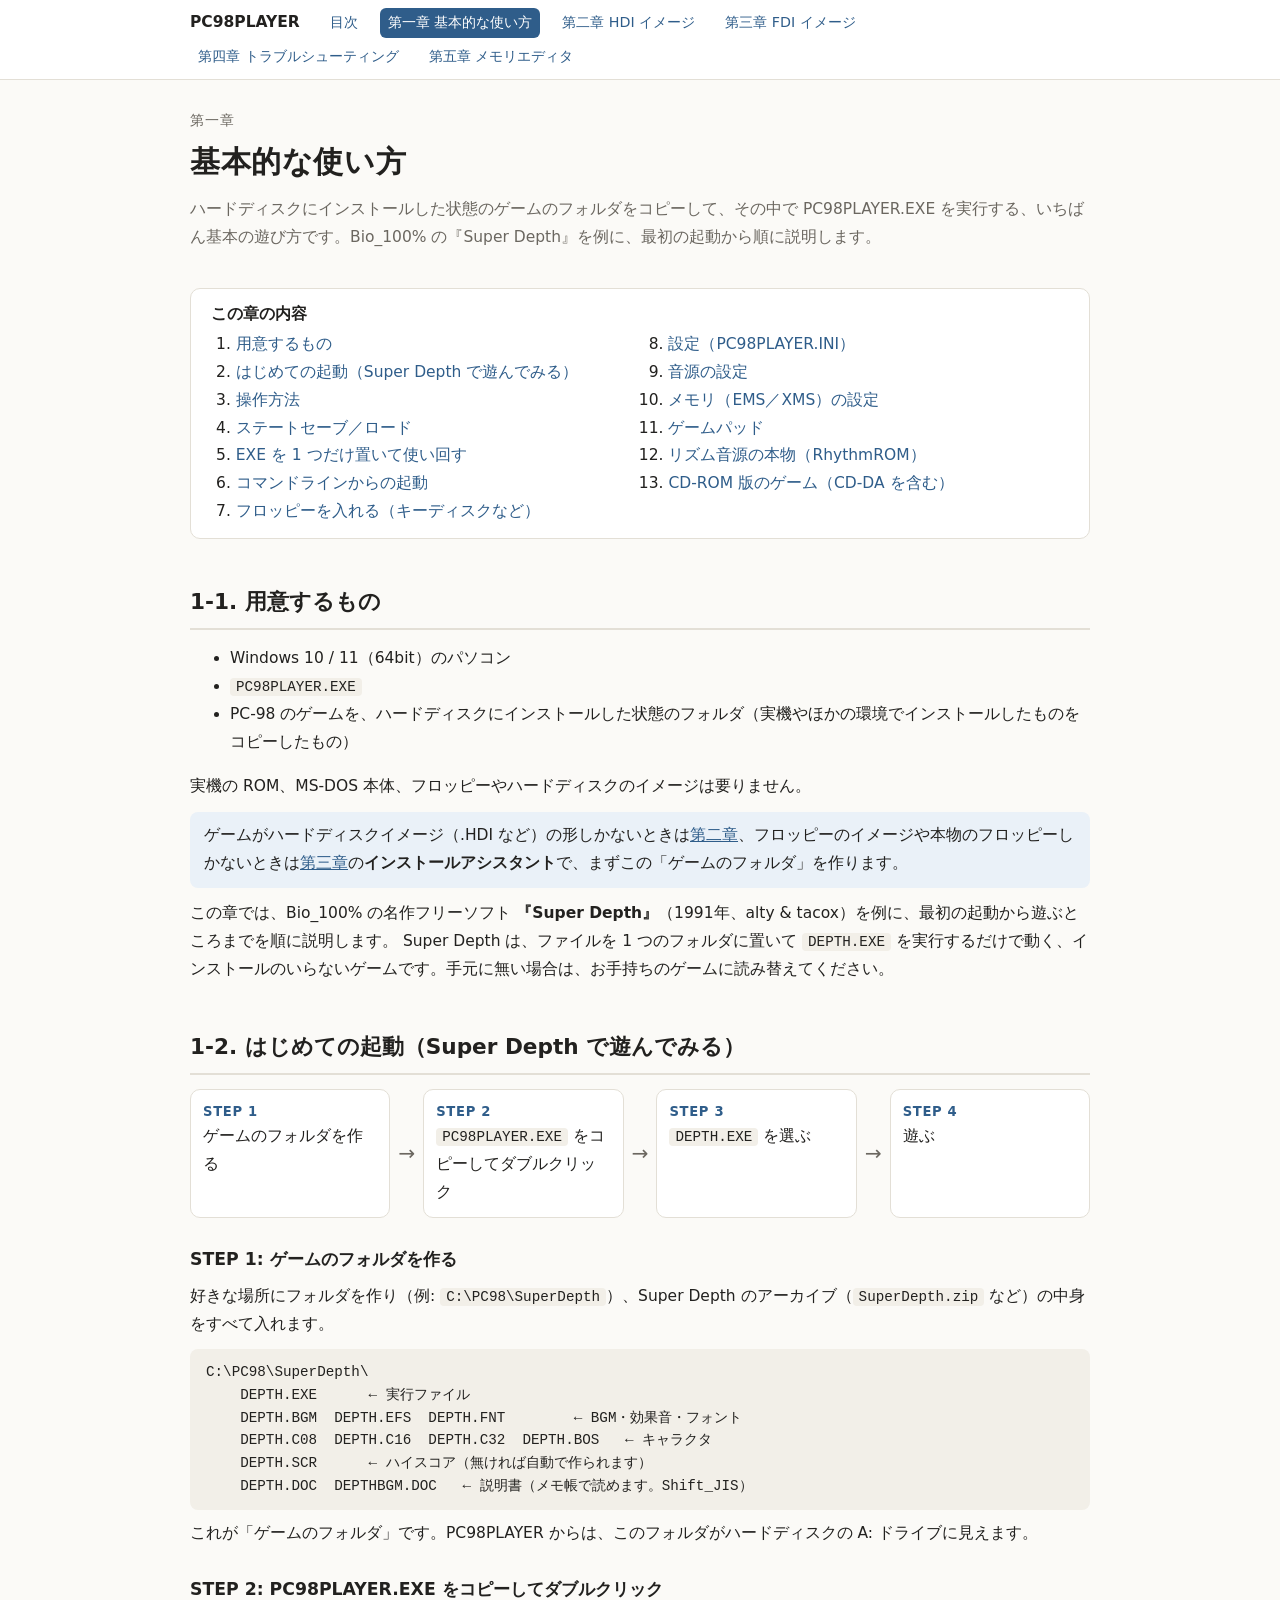
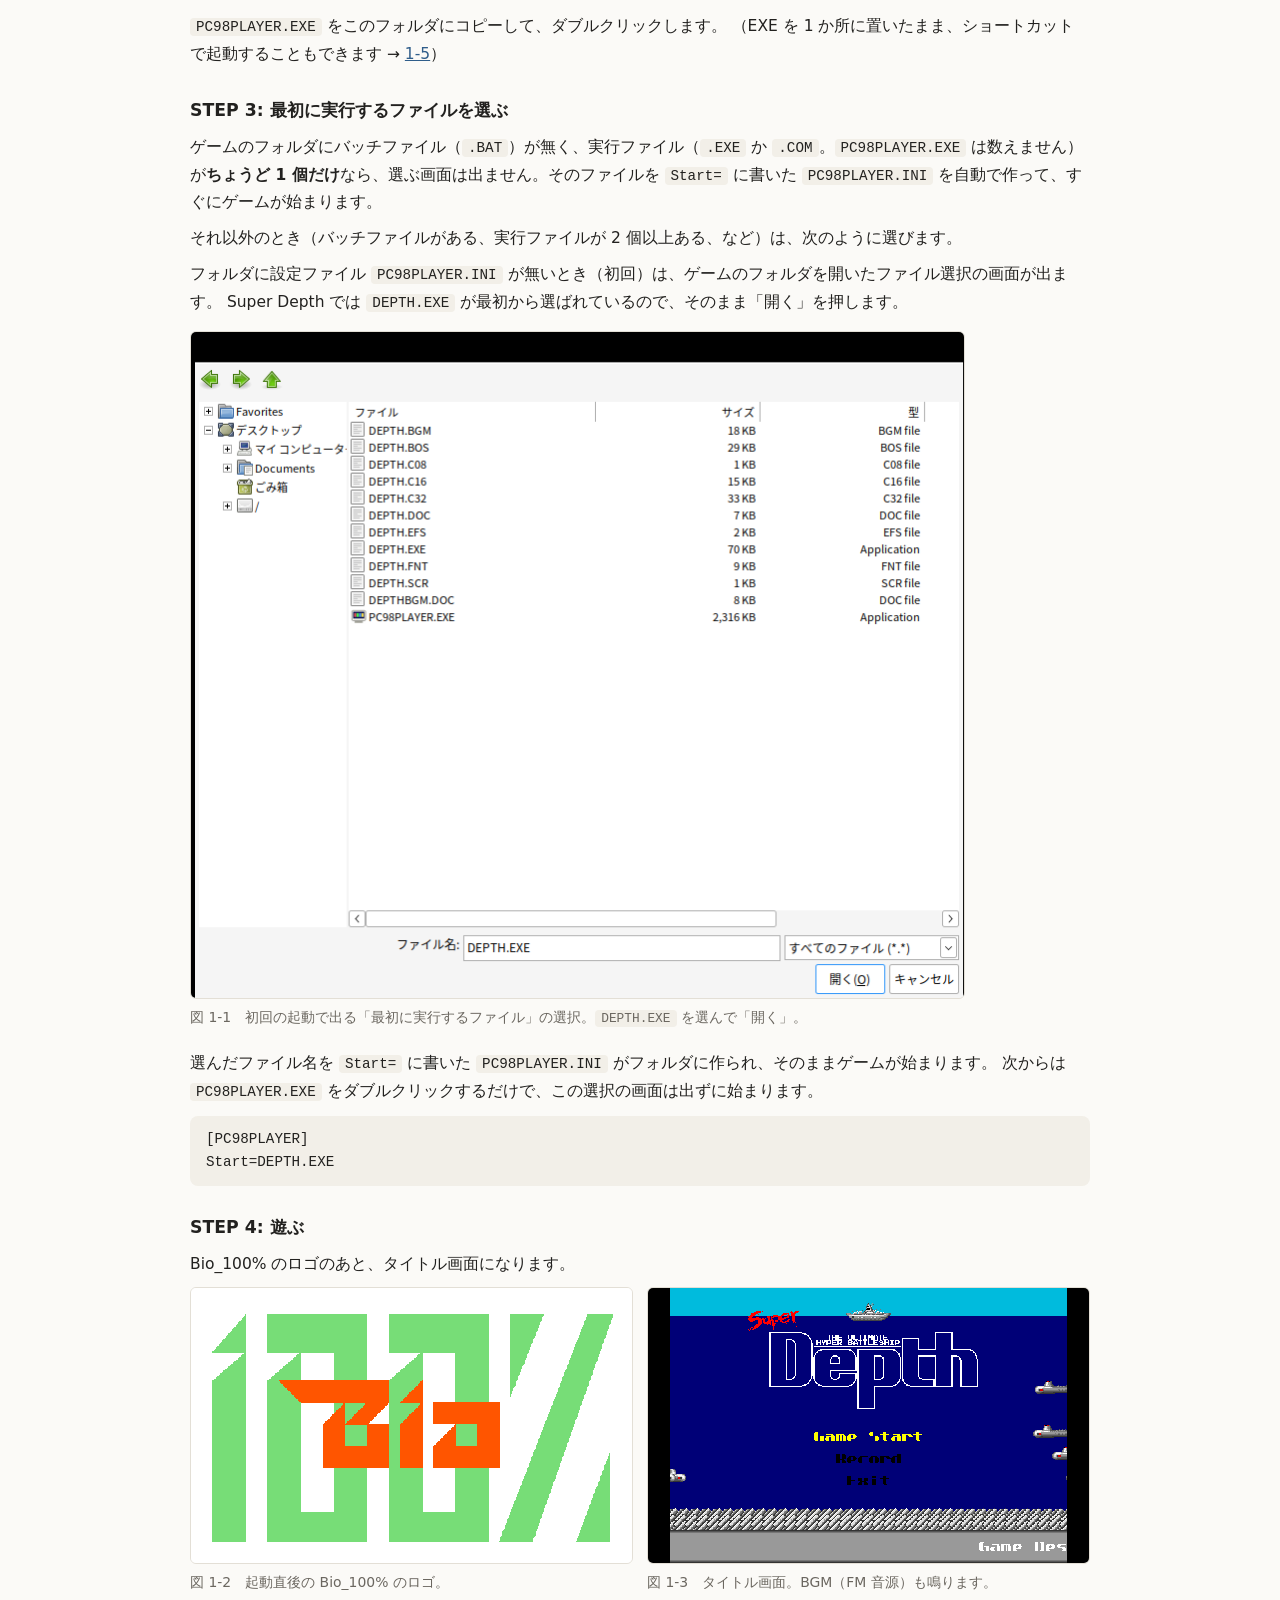
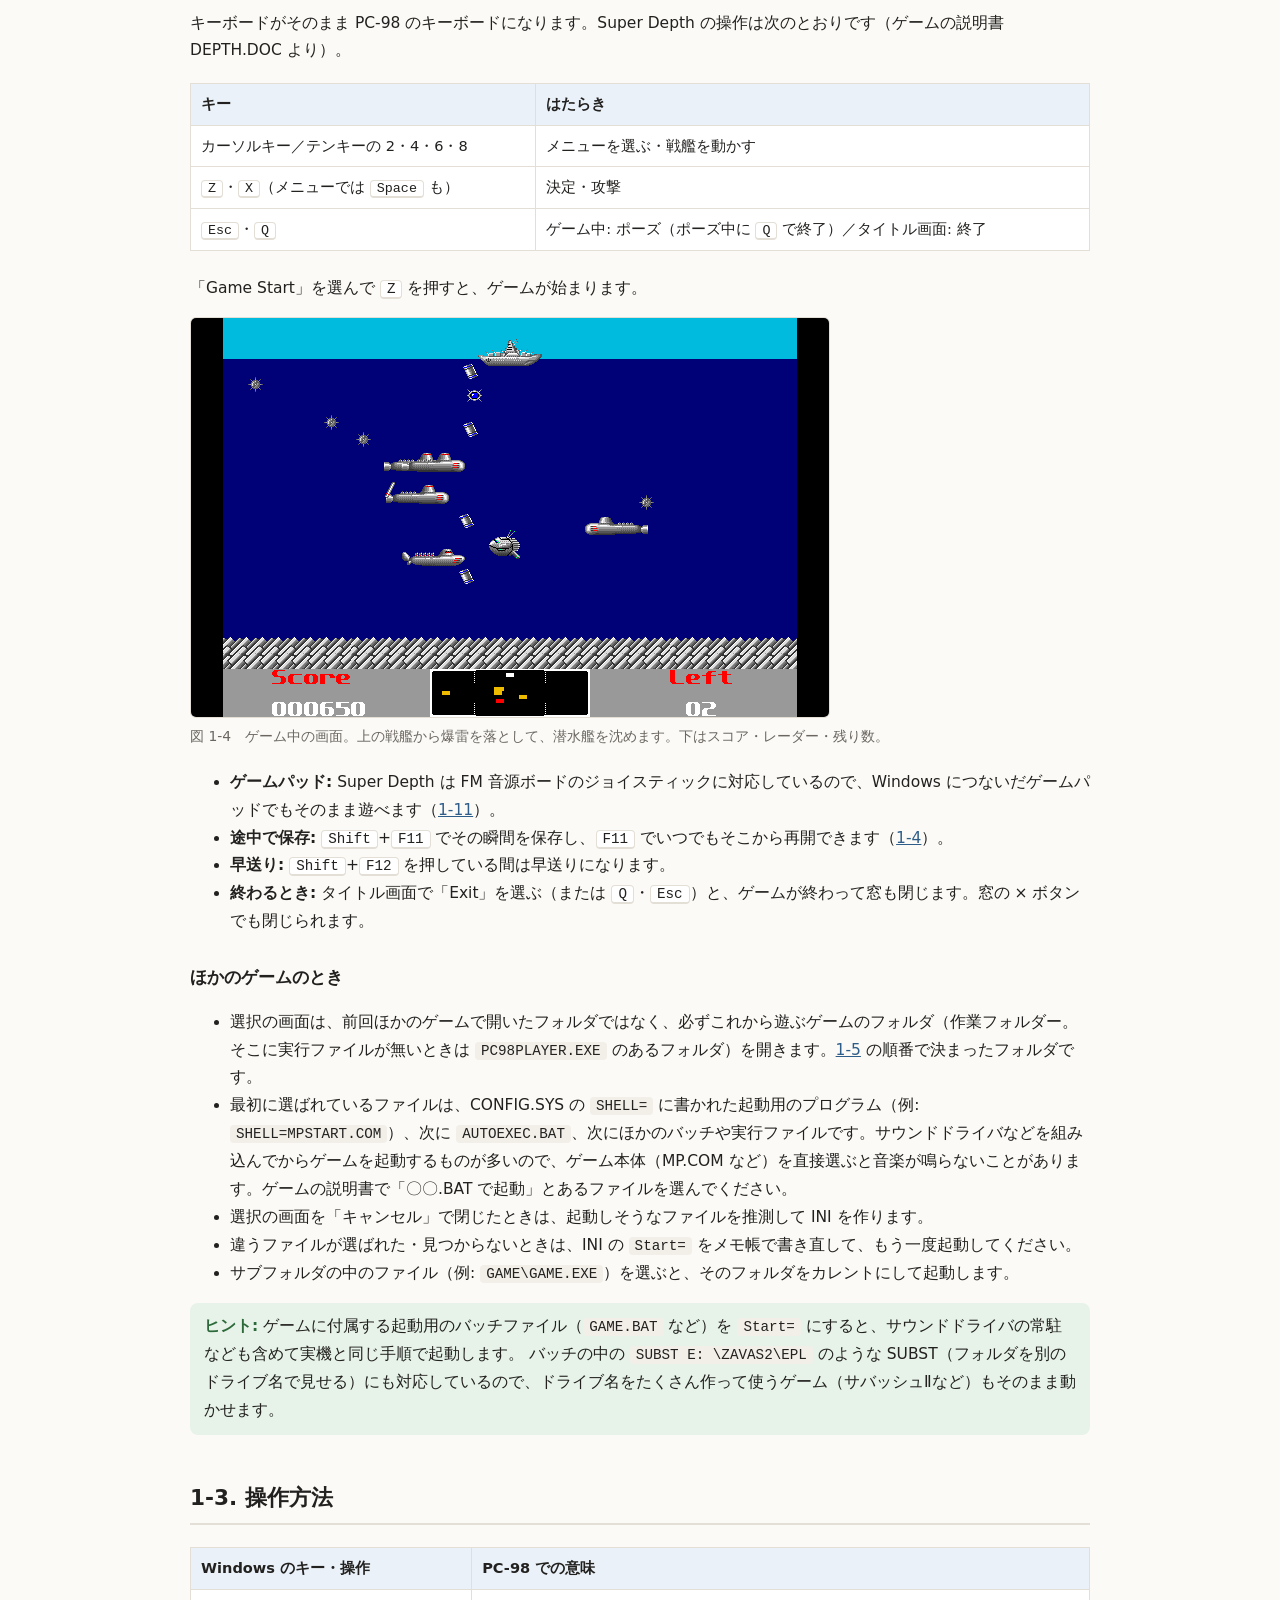
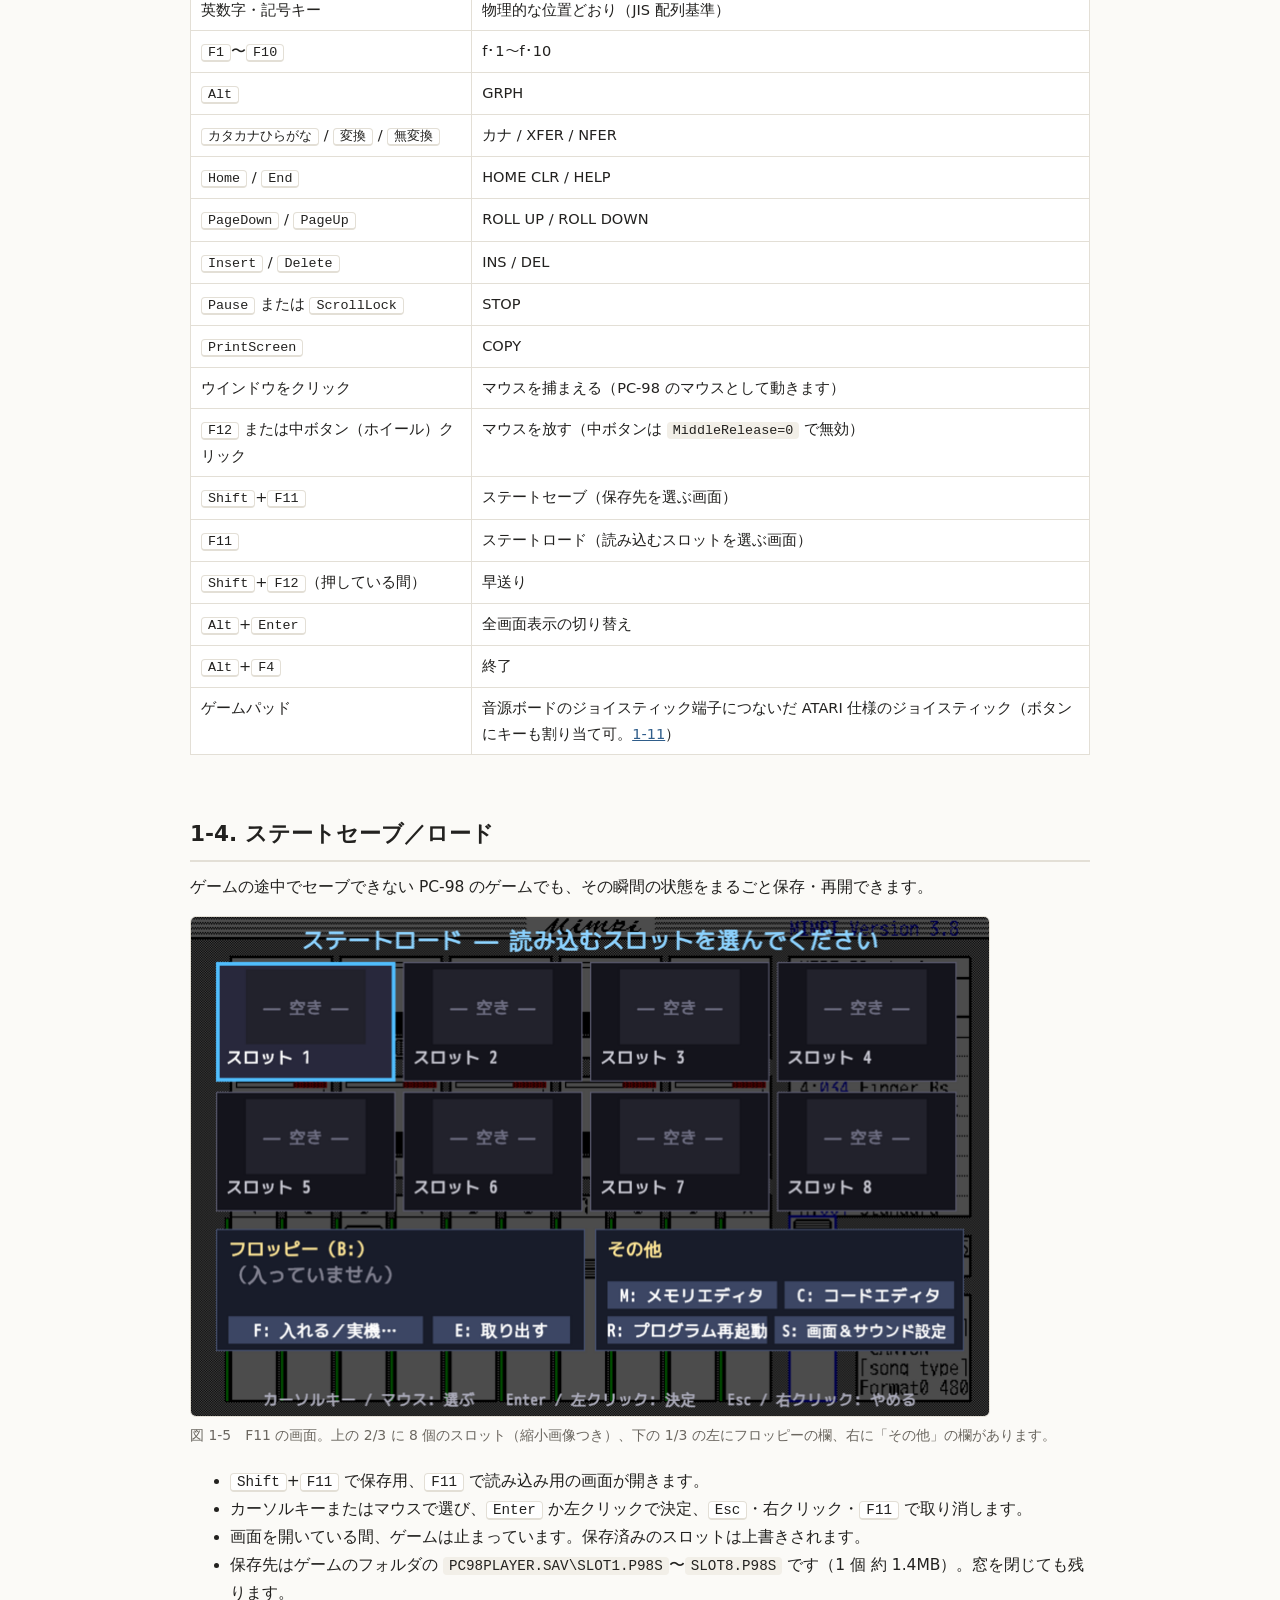
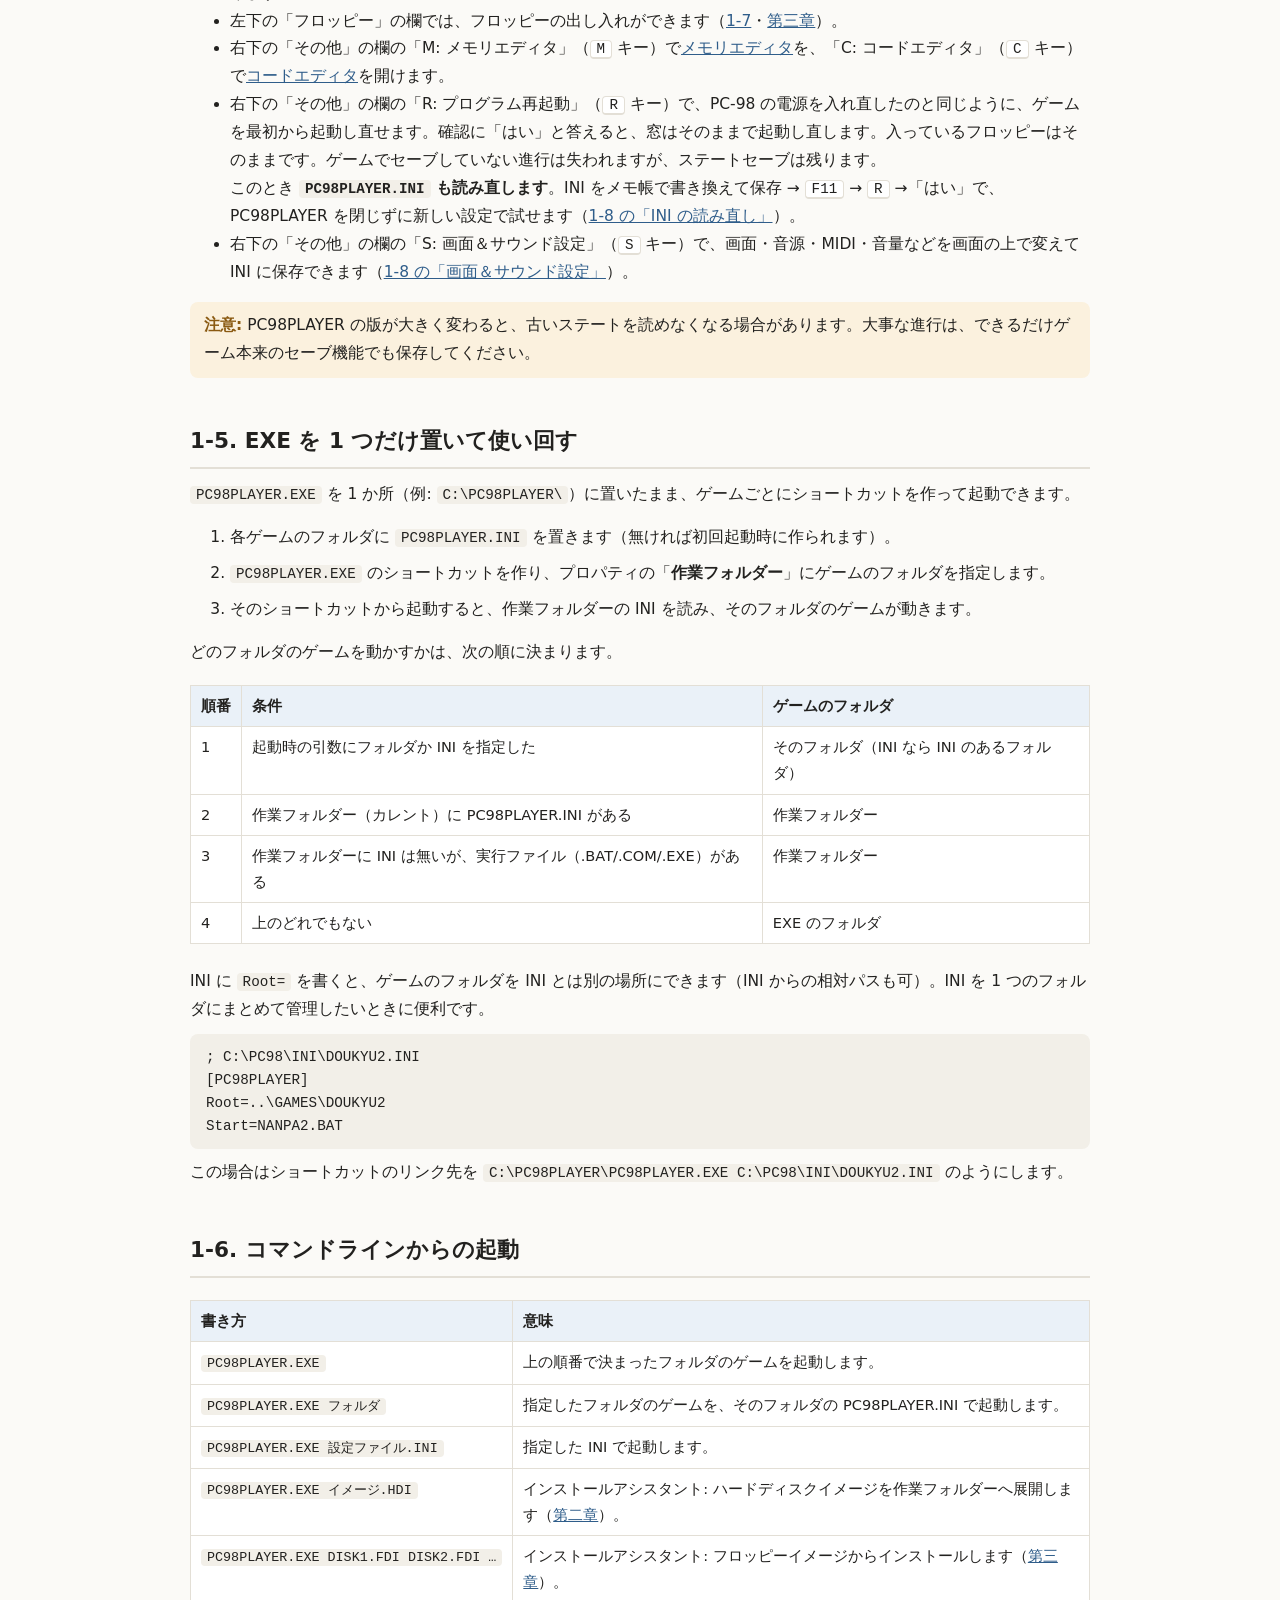
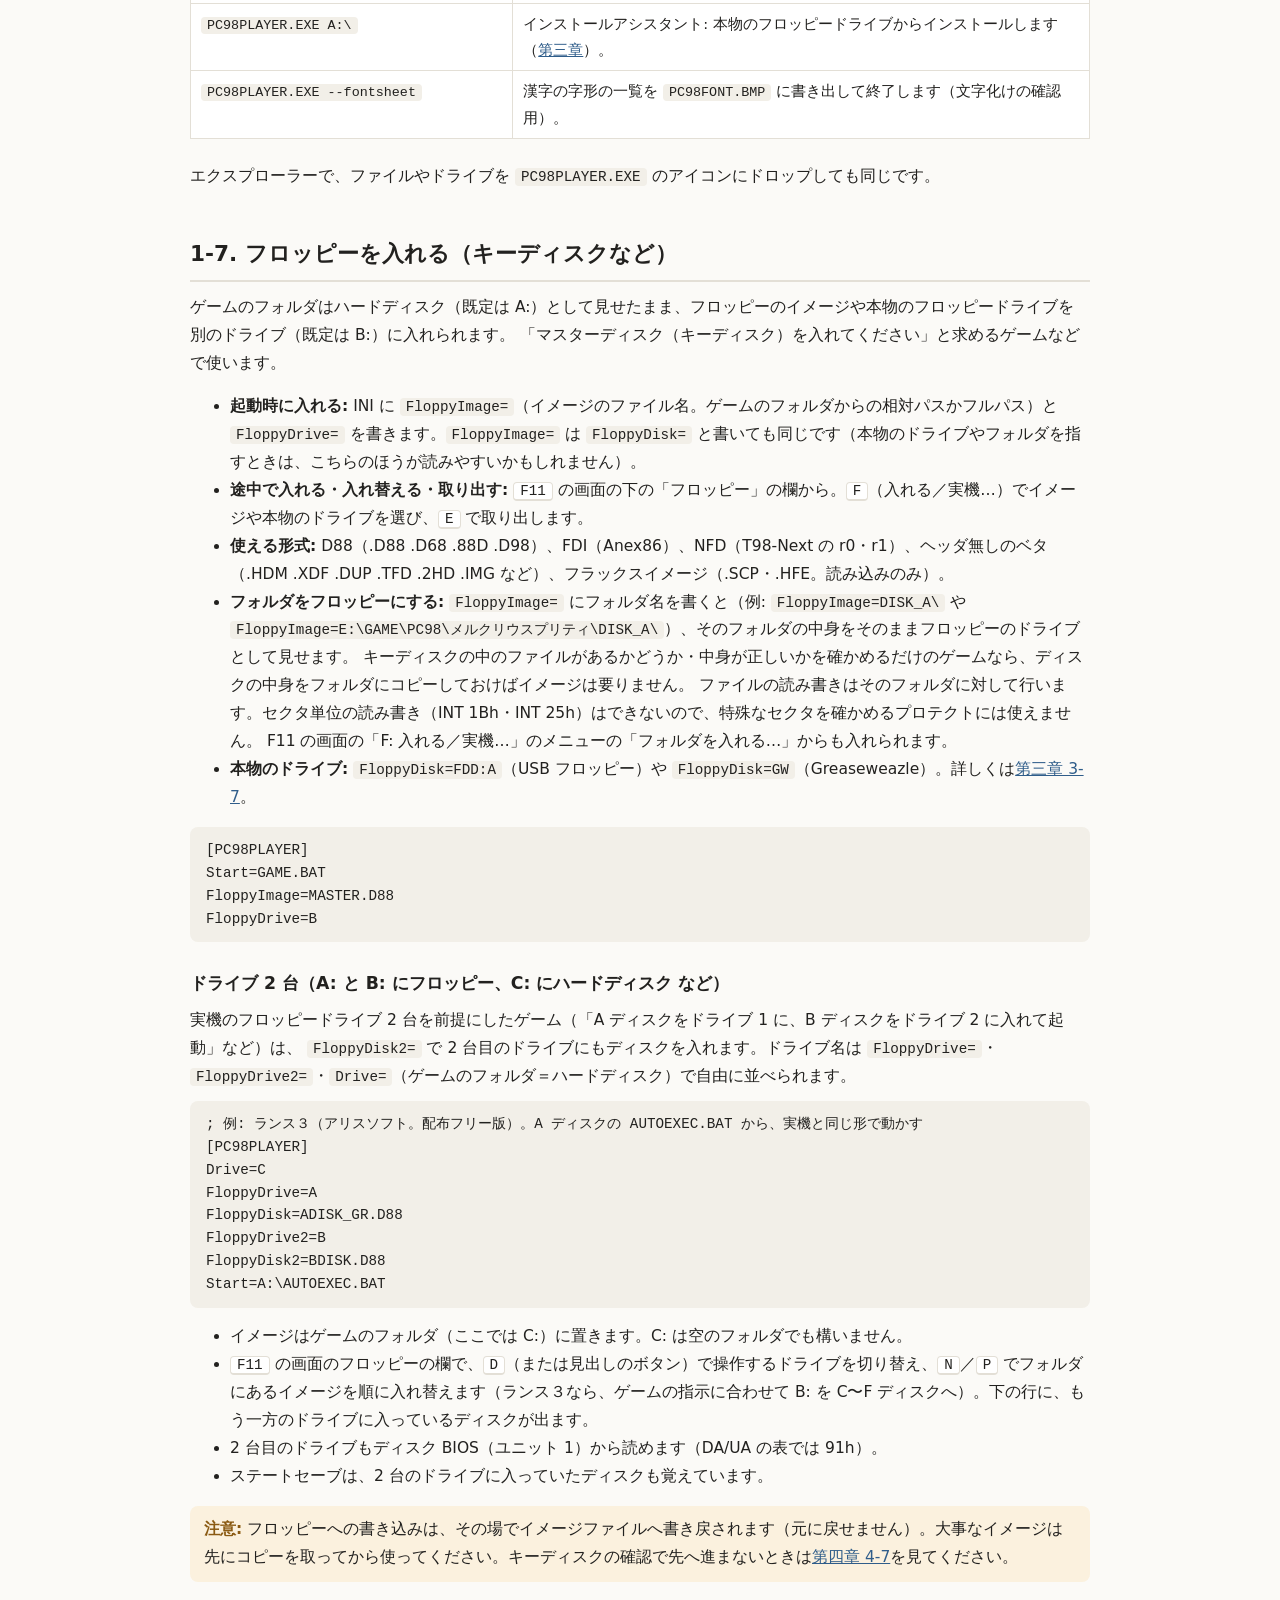
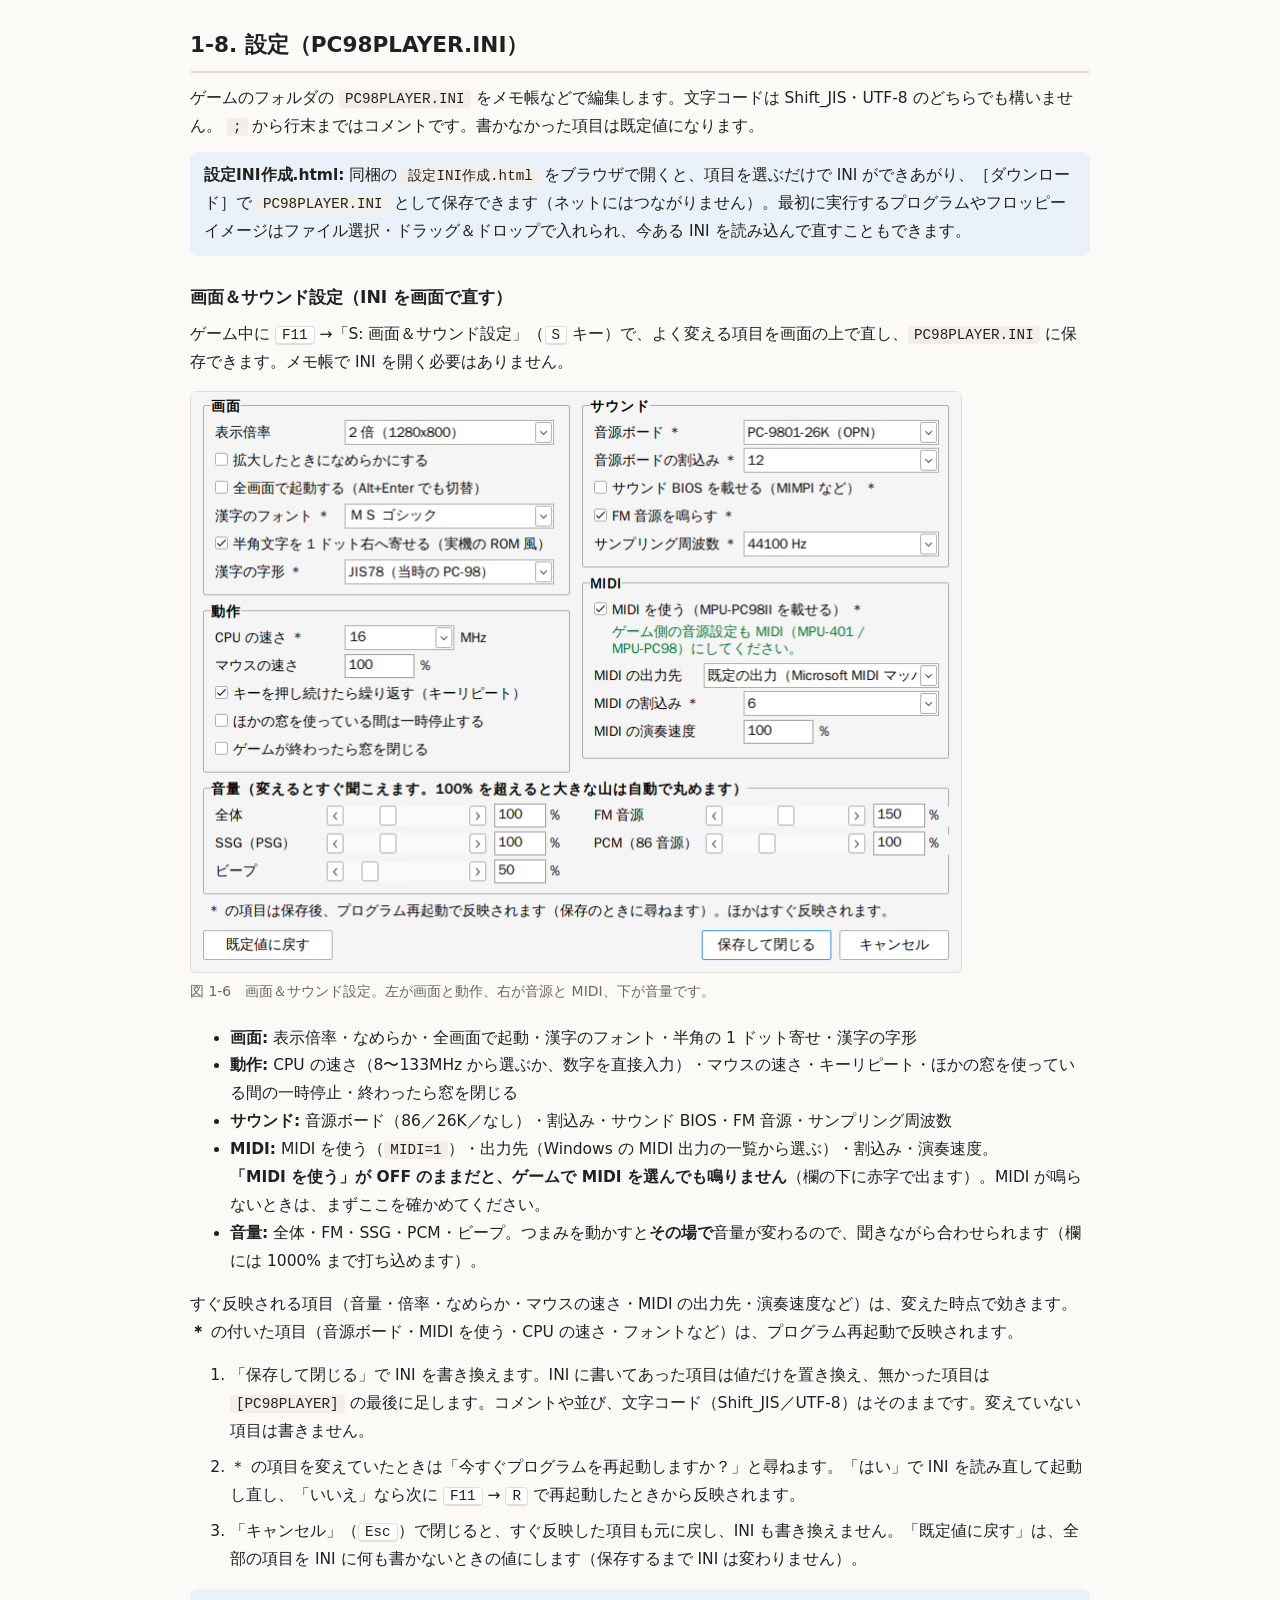
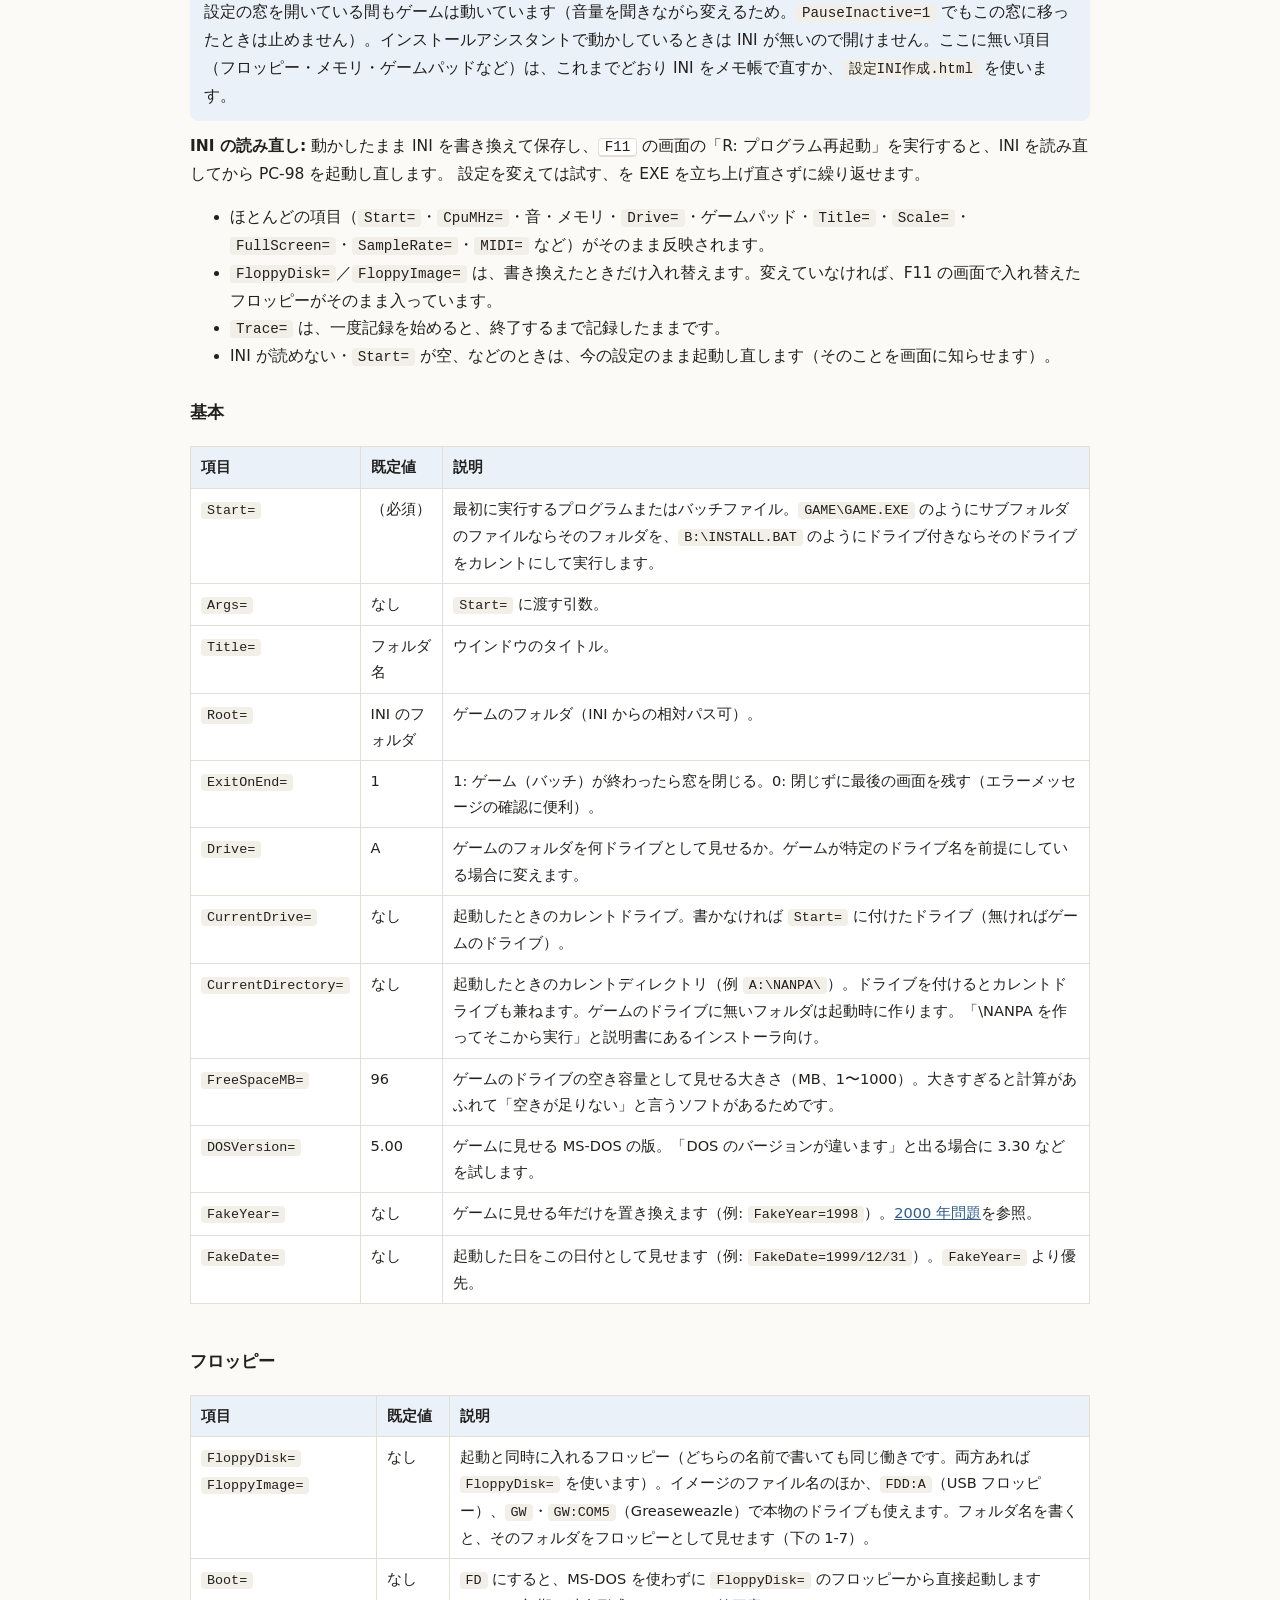
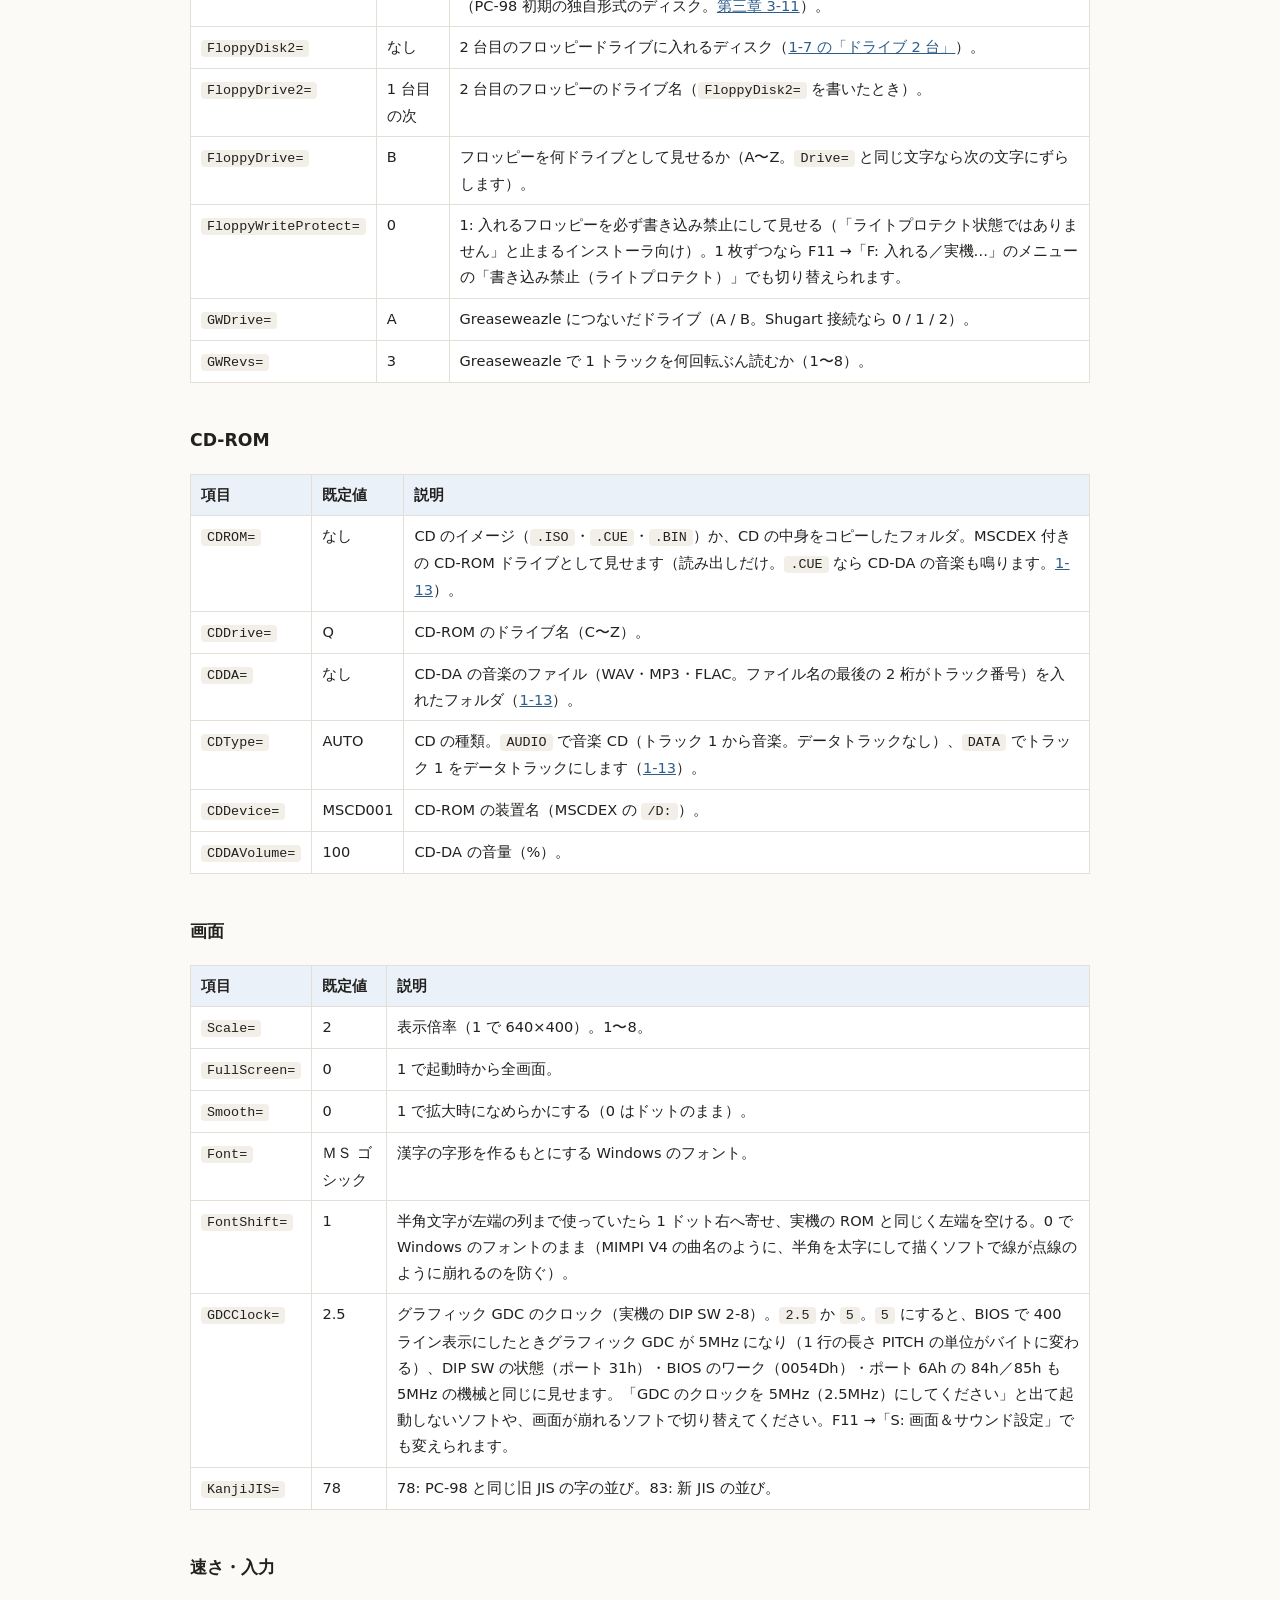
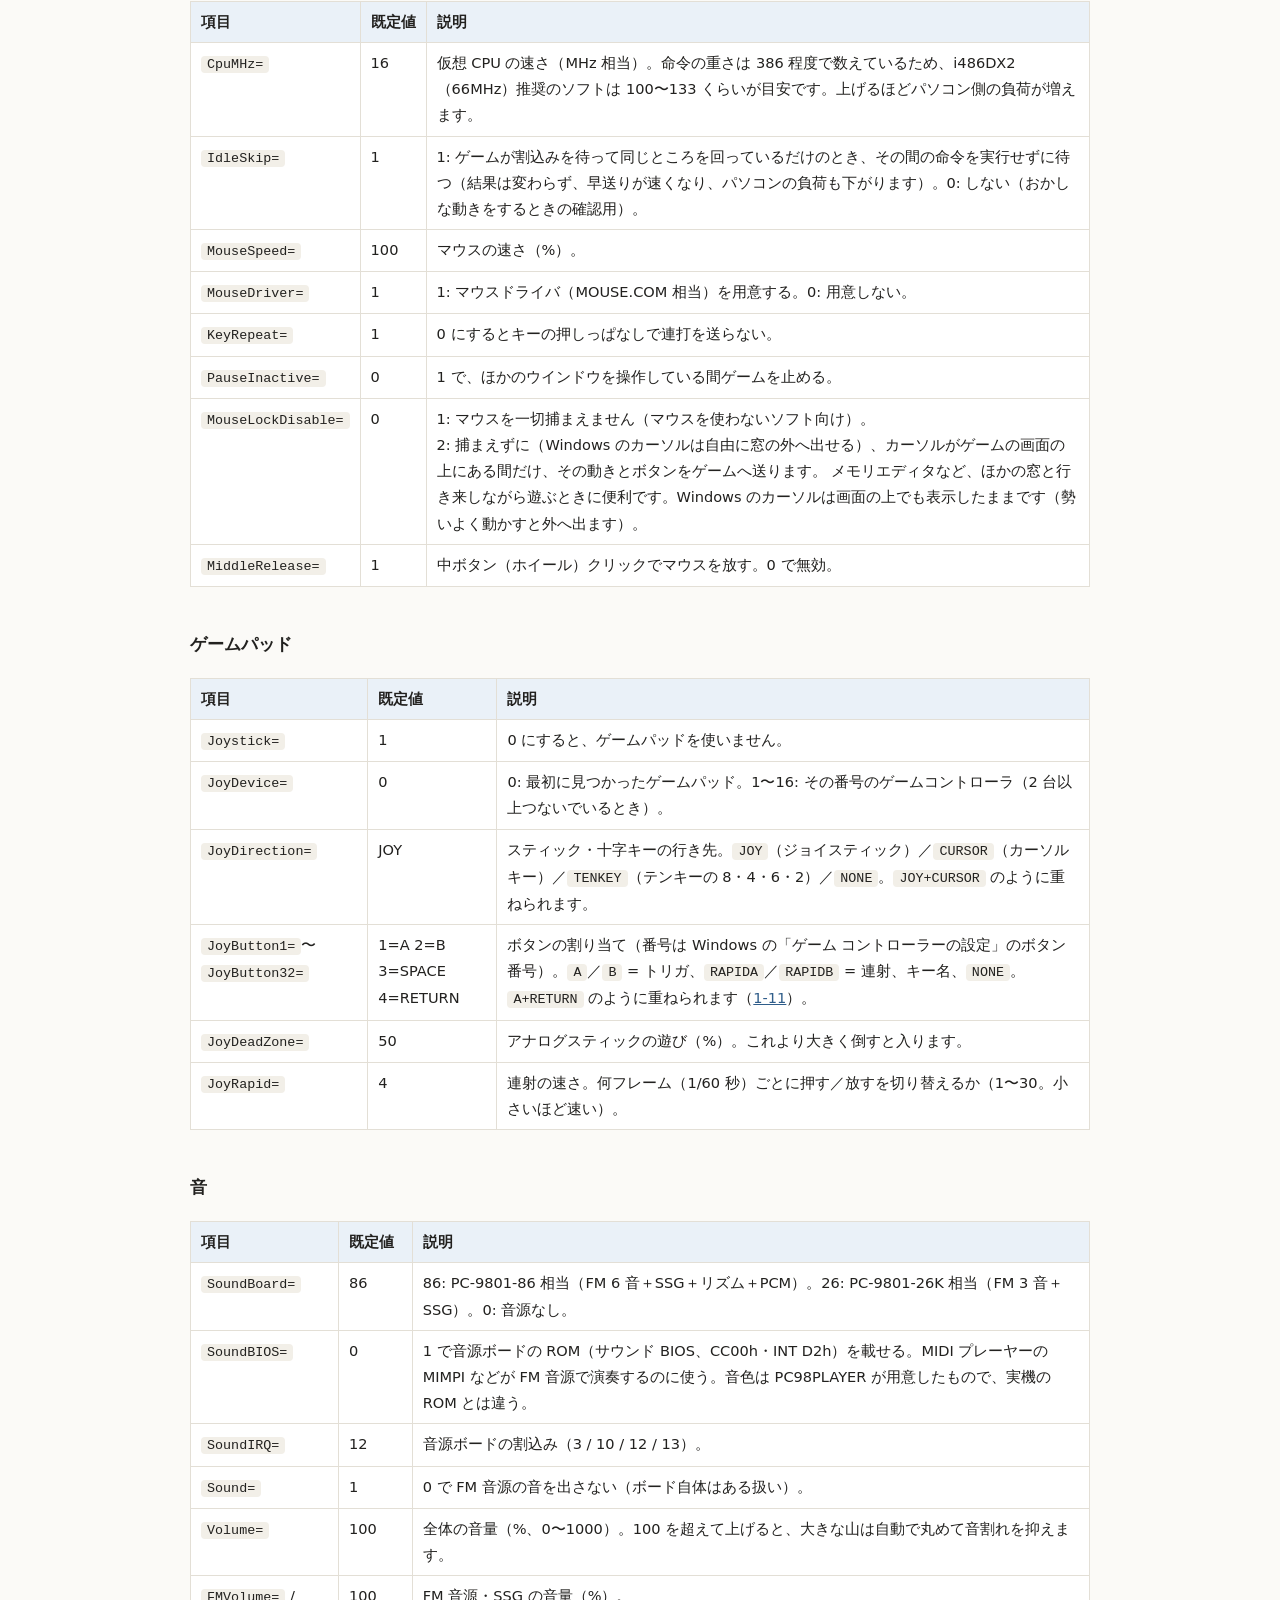
==== manual/ch1.html @ f4c6e4da "Ver.261101" ====
<!DOCTYPE html>
<html lang="ja">
<head>
<meta charset="utf-8">
<meta name="viewport" content="width=device-width, initial-scale=1">
<title>第一章 基本的な使い方 - PC98PLAYER 取扱説明書</title>
<link rel="stylesheet" href="style.css">
</head>
<body>
<div class="topbar"><div class="in">
  <a class="brand" href="index.html">PC98PLAYER</a>
  <a class="ch" href="index.html">目次</a>
  <a class="ch cur" href="ch1.html">第一章 基本的な使い方</a>
  <a class="ch" href="ch2.html">第二章 HDI イメージ</a>
  <a class="ch" href="ch3.html">第三章 FDI イメージ</a>
  <a class="ch" href="ch4.html">第四章 トラブルシューティング</a>
  <a class="ch" href="ch5.html">第五章 メモリエディタ</a>
</div></div>

<div class="wrap">
<header class="page">
  <div class="kicker">第一章</div>
  <h1>基本的な使い方</h1>
  <p class="lead">ハードディスクにインストールした状態のゲームのフォルダをコピーして、その中で PC98PLAYER.EXE を実行する、いちばん基本の遊び方です。Bio_100% の『Super Depth』を例に、最初の起動から順に説明します。</p>
</header>

<nav class="toc">
  <strong>この章の内容</strong>
  <ol>
    <li><a href="#prepare">用意するもの</a></li>
    <li><a href="#first">はじめての起動（Super Depth で遊んでみる）</a></li>
    <li><a href="#keys">操作方法</a></li>
    <li><a href="#state">ステートセーブ／ロード</a></li>
    <li><a href="#shared">EXE を 1 つだけ置いて使い回す</a></li>
    <li><a href="#cmdline">コマンドラインからの起動</a></li>
    <li><a href="#floppy">フロッピーを入れる（キーディスクなど）</a></li>
    <li><a href="#ini">設定（PC98PLAYER.INI）</a></li>
    <li><a href="#sound">音源の設定</a></li>
    <li><a href="#memory">メモリ（EMS／XMS）の設定</a></li>
    <li><a href="#gamepad">ゲームパッド</a></li>
    <li><a href="#rhythm">リズム音源の本物（RhythmROM）</a></li>
    <li><a href="#cdrom">CD-ROM 版のゲーム（CD-DA を含む）</a></li>
  </ol>
</nav>

<h2 id="prepare">1-1. 用意するもの</h2>
<ul>
  <li>Windows 10 / 11（64bit）のパソコン</li>
  <li><code>PC98PLAYER.EXE</code></li>
  <li>PC-98 のゲームを、ハードディスクにインストールした状態のフォルダ（実機やほかの環境でインストールしたものをコピーしたもの）</li>
</ul>
<p>実機の ROM、MS-DOS 本体、フロッピーやハードディスクのイメージは要りません。</p>
<div class="note">ゲームがハードディスクイメージ（.HDI など）の形しかないときは<a href="ch2.html">第二章</a>、フロッピーのイメージや本物のフロッピーしかないときは<a href="ch3.html">第三章</a>の<strong>インストールアシスタント</strong>で、まずこの「ゲームのフォルダ」を作ります。</div>
<p>この章では、Bio_100% の名作フリーソフト <strong>『Super Depth』</strong>（1991年、alty &amp; tacox）を例に、最初の起動から遊ぶところまでを順に説明します。
Super Depth は、ファイルを 1 つのフォルダに置いて <code>DEPTH.EXE</code> を実行するだけで動く、インストールのいらないゲームです。手元に無い場合は、お手持ちのゲームに読み替えてください。</p>

<h2 id="first">1-2. はじめての起動（Super Depth で遊んでみる）</h2>
<div class="flow">
  <div class="step"><b>STEP 1</b>ゲームのフォルダを作る</div>
  <div class="arrow">→</div>
  <div class="step"><b>STEP 2</b><code>PC98PLAYER.EXE</code> をコピーしてダブルクリック</div>
  <div class="arrow">→</div>
  <div class="step"><b>STEP 3</b><code>DEPTH.EXE</code> を選ぶ</div>
  <div class="arrow">→</div>
  <div class="step"><b>STEP 4</b>遊ぶ</div>
</div>

<h3>STEP 1: ゲームのフォルダを作る</h3>
<p>好きな場所にフォルダを作り（例: <code>C:\PC98\SuperDepth</code>）、Super Depth のアーカイブ（<code>SuperDepth.zip</code> など）の中身をすべて入れます。</p>
<pre>C:\PC98\SuperDepth\
    DEPTH.EXE      ← 実行ファイル
    DEPTH.BGM  DEPTH.EFS  DEPTH.FNT        ← BGM・効果音・フォント
    DEPTH.C08  DEPTH.C16  DEPTH.C32  DEPTH.BOS   ← キャラクタ
    DEPTH.SCR      ← ハイスコア（無ければ自動で作られます）
    DEPTH.DOC  DEPTHBGM.DOC   ← 説明書（メモ帳で読めます。Shift_JIS）</pre>
<p>これが「ゲームのフォルダ」です。PC98PLAYER からは、このフォルダがハードディスクの A: ドライブに見えます。</p>

<h3>STEP 2: PC98PLAYER.EXE をコピーしてダブルクリック</h3>
<p><code>PC98PLAYER.EXE</code> をこのフォルダにコピーして、ダブルクリックします。
（EXE を 1 か所に置いたまま、ショートカットで起動することもできます → <a href="#shared">1-5</a>）</p>

<h3>STEP 3: 最初に実行するファイルを選ぶ</h3>
<p>ゲームのフォルダにバッチファイル（<code>.BAT</code>）が無く、実行ファイル（<code>.EXE</code> か <code>.COM</code>。<code>PC98PLAYER.EXE</code> は数えません）が<strong>ちょうど 1 個だけ</strong>なら、選ぶ画面は出ません。そのファイルを <code>Start=</code> に書いた <code>PC98PLAYER.INI</code> を自動で作って、すぐにゲームが始まります。</p>
<p>それ以外のとき（バッチファイルがある、実行ファイルが 2 個以上ある、など）は、次のように選びます。</p>
<p>フォルダに設定ファイル <code>PC98PLAYER.INI</code> が無いとき（初回）は、ゲームのフォルダを開いたファイル選択の画面が出ます。
Super Depth では <code>DEPTH.EXE</code> が最初から選ばれているので、そのまま「開く」を押します。</p>
<figure>
  <img src="images/ch1_sd_select.png" alt="最初に実行するファイルを選ぶ画面" width="775" height="668">
  <figcaption>図 1-1　初回の起動で出る「最初に実行するファイル」の選択。<code>DEPTH.EXE</code> を選んで「開く」。</figcaption>
</figure>
<p>選んだファイル名を <code>Start=</code> に書いた <code>PC98PLAYER.INI</code> がフォルダに作られ、そのままゲームが始まります。
次からは <code>PC98PLAYER.EXE</code> をダブルクリックするだけで、この選択の画面は出ずに始まります。</p>
<pre>[PC98PLAYER]
Start=DEPTH.EXE</pre>

<h3>STEP 4: 遊ぶ</h3>
<p>Bio_100% のロゴのあと、タイトル画面になります。</p>
<div class="figrow">
<figure>
  <img class="pixel" src="images/ch1_sd_logo.png" alt="Bio_100% のロゴ" width="640" height="400">
  <figcaption>図 1-2　起動直後の Bio_100% のロゴ。</figcaption>
</figure>
<figure>
  <img class="pixel" src="images/ch1_sd_title.png" alt="Super Depth のタイトル画面" width="640" height="400">
  <figcaption>図 1-3　タイトル画面。BGM（FM 音源）も鳴ります。</figcaption>
</figure>
</div>
<p>キーボードがそのまま PC-98 のキーボードになります。Super Depth の操作は次のとおりです（ゲームの説明書 DEPTH.DOC より）。</p>
<div class="tablewrap">
<table>
  <tr><th>キー</th><th>はたらき</th></tr>
  <tr><td>カーソルキー／テンキーの 2・4・6・8</td><td>メニューを選ぶ・戦艦を動かす</td></tr>
  <tr><td><kbd>Z</kbd>・<kbd>X</kbd>（メニューでは <kbd>Space</kbd> も）</td><td>決定・攻撃</td></tr>
  <tr><td><kbd>Esc</kbd>・<kbd>Q</kbd></td><td>ゲーム中: ポーズ（ポーズ中に <kbd>Q</kbd> で終了）／タイトル画面: 終了</td></tr>
</table>
</div>
<p>「Game Start」を選んで <kbd>Z</kbd> を押すと、ゲームが始まります。</p>
<figure>
  <img class="pixel" src="images/ch1_sd_play.png" alt="Super Depth のゲーム画面" width="640" height="400">
  <figcaption>図 1-4　ゲーム中の画面。上の戦艦から爆雷を落として、潜水艦を沈めます。下はスコア・レーダー・残り数。</figcaption>
</figure>
<ul>
  <li><strong>ゲームパッド:</strong> Super Depth は FM 音源ボードのジョイスティックに対応しているので、Windows につないだゲームパッドでもそのまま遊べます（<a href="#gamepad">1-11</a>）。</li>
  <li><strong>途中で保存:</strong> <kbd>Shift</kbd>+<kbd>F11</kbd> でその瞬間を保存し、<kbd>F11</kbd> でいつでもそこから再開できます（<a href="#state">1-4</a>）。</li>
  <li><strong>早送り:</strong> <kbd>Shift</kbd>+<kbd>F12</kbd> を押している間は早送りになります。</li>
  <li><strong>終わるとき:</strong> タイトル画面で「Exit」を選ぶ（または <kbd>Q</kbd>・<kbd>Esc</kbd>）と、ゲームが終わって窓も閉じます。窓の × ボタンでも閉じられます。</li>
</ul>

<h3>ほかのゲームのとき</h3>
<ul>
  <li>選択の画面は、前回ほかのゲームで開いたフォルダではなく、必ずこれから遊ぶゲームのフォルダ（作業フォルダー。そこに実行ファイルが無いときは <code>PC98PLAYER.EXE</code> のあるフォルダ）を開きます。<a href="#shared">1-5</a> の順番で決まったフォルダです。</li>
  <li>最初に選ばれているファイルは、CONFIG.SYS の <code>SHELL=</code> に書かれた起動用のプログラム（例: <code>SHELL=MPSTART.COM</code>）、次に <code>AUTOEXEC.BAT</code>、次にほかのバッチや実行ファイルです。サウンドドライバなどを組み込んでからゲームを起動するものが多いので、ゲーム本体（MP.COM など）を直接選ぶと音楽が鳴らないことがあります。ゲームの説明書で「〇〇.BAT で起動」とあるファイルを選んでください。</li>
  <li>選択の画面を「キャンセル」で閉じたときは、起動しそうなファイルを推測して INI を作ります。</li>
  <li>違うファイルが選ばれた・見つからないときは、INI の <code>Start=</code> をメモ帳で書き直して、もう一度起動してください。</li>
  <li>サブフォルダの中のファイル（例: <code>GAME\GAME.EXE</code>）を選ぶと、そのフォルダをカレントにして起動します。</li>
</ul>
<div class="tip"><strong>ヒント:</strong> ゲームに付属する起動用のバッチファイル（<code>GAME.BAT</code> など）を <code>Start=</code> にすると、サウンドドライバの常駐なども含めて実機と同じ手順で起動します。
バッチの中の <code>SUBST E: \ZAVAS2\EPL</code> のような SUBST（フォルダを別のドライブ名で見せる）にも対応しているので、ドライブ名をたくさん作って使うゲーム（サバッシュⅡなど）もそのまま動かせます。</div>

<h2 id="keys">1-3. 操作方法</h2>
<div class="tablewrap">
<table>
  <tr><th>Windows のキー・操作</th><th>PC-98 での意味</th></tr>
  <tr><td>英数字・記号キー</td><td>物理的な位置どおり（JIS 配列基準）</td></tr>
  <tr><td><kbd>F1</kbd>〜<kbd>F10</kbd></td><td>f･1〜f･10</td></tr>
  <tr><td><kbd>Alt</kbd></td><td>GRPH</td></tr>
  <tr><td><kbd>カタカナひらがな</kbd> / <kbd>変換</kbd> / <kbd>無変換</kbd></td><td>カナ / XFER / NFER</td></tr>
  <tr><td><kbd>Home</kbd> / <kbd>End</kbd></td><td>HOME CLR / HELP</td></tr>
  <tr><td><kbd>PageDown</kbd> / <kbd>PageUp</kbd></td><td>ROLL UP / ROLL DOWN</td></tr>
  <tr><td><kbd>Insert</kbd> / <kbd>Delete</kbd></td><td>INS / DEL</td></tr>
  <tr><td><kbd>Pause</kbd> または <kbd>ScrollLock</kbd></td><td>STOP</td></tr>
  <tr><td><kbd>PrintScreen</kbd></td><td>COPY</td></tr>
  <tr><td>ウインドウをクリック</td><td>マウスを捕まえる（PC-98 のマウスとして動きます）</td></tr>
  <tr><td><kbd>F12</kbd> または中ボタン（ホイール）クリック</td><td>マウスを放す（中ボタンは <code>MiddleRelease=0</code> で無効）</td></tr>
  <tr><td><kbd>Shift</kbd>+<kbd>F11</kbd></td><td>ステートセーブ（保存先を選ぶ画面）</td></tr>
  <tr><td><kbd>F11</kbd></td><td>ステートロード（読み込むスロットを選ぶ画面）</td></tr>
  <tr><td><kbd>Shift</kbd>+<kbd>F12</kbd>（押している間）</td><td>早送り</td></tr>
  <tr><td><kbd>Alt</kbd>+<kbd>Enter</kbd></td><td>全画面表示の切り替え</td></tr>
  <tr><td><kbd>Alt</kbd>+<kbd>F4</kbd></td><td>終了</td></tr>
  <tr><td>ゲームパッド</td><td>音源ボードのジョイスティック端子につないだ ATARI 仕様のジョイスティック（ボタンにキーも割り当て可。<a href="#gamepad">1-11</a>）</td></tr>
</table>
</div>

<h2 id="state">1-4. ステートセーブ／ロード</h2>
<p>ゲームの途中でセーブできない PC-98 のゲームでも、その瞬間の状態をまるごと保存・再開できます。</p>
<figure>
  <img src="images/ch1_state_menu.png" alt="ステートセーブ・ロードの画面" width="800" height="500">
  <figcaption>図 1-5　F11 の画面。上の 2/3 に 8 個のスロット（縮小画像つき）、下の 1/3 の左にフロッピーの欄、右に「その他」の欄があります。</figcaption>
</figure>
<ul>
  <li><kbd>Shift</kbd>+<kbd>F11</kbd> で保存用、<kbd>F11</kbd> で読み込み用の画面が開きます。</li>
  <li>カーソルキーまたはマウスで選び、<kbd>Enter</kbd> か左クリックで決定、<kbd>Esc</kbd>・右クリック・<kbd>F11</kbd> で取り消します。</li>
  <li>画面を開いている間、ゲームは止まっています。保存済みのスロットは上書きされます。</li>
  <li>保存先はゲームのフォルダの <code>PC98PLAYER.SAV\SLOT1.P98S</code>〜<code>SLOT8.P98S</code> です（1 個 約 1.4MB）。窓を閉じても残ります。</li>
  <li>左下の「フロッピー」の欄では、フロッピーの出し入れができます（<a href="#floppy">1-7</a>・<a href="ch3.html#swap">第三章</a>）。</li>
  <li>右下の「その他」の欄の「M: メモリエディタ」（<kbd>M</kbd> キー）で<a href="ch5.html">メモリエディタ</a>を、「C: コードエディタ」（<kbd>C</kbd> キー）で<a href="ch5.html#code">コードエディタ</a>を開けます。</li>
  <li>右下の「その他」の欄の「R: プログラム再起動」（<kbd>R</kbd> キー）で、PC-98 の電源を入れ直したのと同じように、ゲームを最初から起動し直せます。確認に「はい」と答えると、窓はそのままで起動し直します。入っているフロッピーはそのままです。ゲームでセーブしていない進行は失われますが、ステートセーブは残ります。<br>
    このとき <strong><code>PC98PLAYER.INI</code> も読み直します</strong>。INI をメモ帳で書き換えて保存 → <kbd>F11</kbd> → <kbd>R</kbd> →「はい」で、PC98PLAYER を閉じずに新しい設定で試せます（<a href="#reload">1-8 の「INI の読み直し」</a>）。</li>
  <li>右下の「その他」の欄の「S: 画面＆サウンド設定」（<kbd>S</kbd> キー）で、画面・音源・MIDI・音量などを画面の上で変えて INI に保存できます（<a href="#settings">1-8 の「画面＆サウンド設定」</a>）。</li>
</ul>
<div class="warn"><strong>注意:</strong> PC98PLAYER の版が大きく変わると、古いステートを読めなくなる場合があります。大事な進行は、できるだけゲーム本来のセーブ機能でも保存してください。</div>

<h2 id="shared">1-5. EXE を 1 つだけ置いて使い回す</h2>
<p><code>PC98PLAYER.EXE</code> を 1 か所（例: <code>C:\PC98PLAYER\</code>）に置いたまま、ゲームごとにショートカットを作って起動できます。</p>
<ol class="steps">
  <li>各ゲームのフォルダに <code>PC98PLAYER.INI</code> を置きます（無ければ初回起動時に作られます）。</li>
  <li><code>PC98PLAYER.EXE</code> のショートカットを作り、プロパティの「<strong>作業フォルダー</strong>」にゲームのフォルダを指定します。</li>
  <li>そのショートカットから起動すると、作業フォルダーの INI を読み、そのフォルダのゲームが動きます。</li>
</ol>
<p>どのフォルダのゲームを動かすかは、次の順に決まります。</p>
<div class="tablewrap">
<table>
  <tr><th>順番</th><th>条件</th><th>ゲームのフォルダ</th></tr>
  <tr><td>1</td><td>起動時の引数にフォルダか INI を指定した</td><td>そのフォルダ（INI なら INI のあるフォルダ）</td></tr>
  <tr><td>2</td><td>作業フォルダー（カレント）に PC98PLAYER.INI がある</td><td>作業フォルダー</td></tr>
  <tr><td>3</td><td>作業フォルダーに INI は無いが、実行ファイル（.BAT/.COM/.EXE）がある</td><td>作業フォルダー</td></tr>
  <tr><td>4</td><td>上のどれでもない</td><td>EXE のフォルダ</td></tr>
</table>
</div>
<p>INI に <code>Root=</code> を書くと、ゲームのフォルダを INI とは別の場所にできます（INI からの相対パスも可）。INI を 1 つのフォルダにまとめて管理したいときに便利です。</p>
<pre>; C:\PC98\INI\DOUKYU2.INI
[PC98PLAYER]
Root=..\GAMES\DOUKYU2
Start=NANPA2.BAT</pre>
<p>この場合はショートカットのリンク先を <code>C:\PC98PLAYER\PC98PLAYER.EXE C:\PC98\INI\DOUKYU2.INI</code> のようにします。</p>

<h2 id="cmdline">1-6. コマンドラインからの起動</h2>
<div class="tablewrap">
<table>
  <tr><th>書き方</th><th>意味</th></tr>
  <tr><td><code>PC98PLAYER.EXE</code></td><td>上の順番で決まったフォルダのゲームを起動します。</td></tr>
  <tr><td><code>PC98PLAYER.EXE フォルダ</code></td><td>指定したフォルダのゲームを、そのフォルダの PC98PLAYER.INI で起動します。</td></tr>
  <tr><td><code>PC98PLAYER.EXE 設定ファイル.INI</code></td><td>指定した INI で起動します。</td></tr>
  <tr><td><code>PC98PLAYER.EXE イメージ.HDI</code></td><td>インストールアシスタント: ハードディスクイメージを作業フォルダーへ展開します（<a href="ch2.html">第二章</a>）。</td></tr>
  <tr><td><code>PC98PLAYER.EXE DISK1.FDI DISK2.FDI …</code></td><td>インストールアシスタント: フロッピーイメージからインストールします（<a href="ch3.html">第三章</a>）。</td></tr>
  <tr><td><code>PC98PLAYER.EXE A:\</code></td><td>インストールアシスタント: 本物のフロッピードライブからインストールします（<a href="ch3.html#realdrive">第三章</a>）。</td></tr>
  <tr><td><code>PC98PLAYER.EXE --fontsheet</code></td><td>漢字の字形の一覧を <code>PC98FONT.BMP</code> に書き出して終了します（文字化けの確認用）。</td></tr>
</table>
</div>
<p>エクスプローラーで、ファイルやドライブを <code>PC98PLAYER.EXE</code> のアイコンにドロップしても同じです。</p>

<h2 id="floppy">1-7. フロッピーを入れる（キーディスクなど）</h2>
<p>ゲームのフォルダはハードディスク（既定は A:）として見せたまま、フロッピーのイメージや本物のフロッピードライブを別のドライブ（既定は B:）に入れられます。
「マスターディスク（キーディスク）を入れてください」と求めるゲームなどで使います。</p>
<ul>
  <li><strong>起動時に入れる:</strong> INI に <code>FloppyImage=</code>（イメージのファイル名。ゲームのフォルダからの相対パスかフルパス）と <code>FloppyDrive=</code> を書きます。<code>FloppyImage=</code> は <code>FloppyDisk=</code> と書いても同じです（本物のドライブやフォルダを指すときは、こちらのほうが読みやすいかもしれません）。</li>
  <li><strong>途中で入れる・入れ替える・取り出す:</strong> <kbd>F11</kbd> の画面の下の「フロッピー」の欄から。<kbd>F</kbd>（入れる／実機…）でイメージや本物のドライブを選び、<kbd>E</kbd> で取り出します。</li>
  <li><strong>使える形式:</strong> D88（.D88 .D68 .88D .D98）、FDI（Anex86）、NFD（T98-Next の r0・r1）、ヘッダ無しのベタ（.HDM .XDF .DUP .TFD .2HD .IMG など）、フラックスイメージ（.SCP・.HFE。読み込みのみ）。</li>
  <li><strong>フォルダをフロッピーにする:</strong> <code>FloppyImage=</code> にフォルダ名を書くと（例: <code>FloppyImage=DISK_A\</code> や <code>FloppyImage=E:\GAME\PC98\メルクリウスプリティ\DISK_A\</code>）、そのフォルダの中身をそのままフロッピーのドライブとして見せます。
    キーディスクの中のファイルがあるかどうか・中身が正しいかを確かめるだけのゲームなら、ディスクの中身をフォルダにコピーしておけばイメージは要りません。
    ファイルの読み書きはそのフォルダに対して行います。セクタ単位の読み書き（INT 1Bh・INT 25h）はできないので、特殊なセクタを確かめるプロテクトには使えません。
    F11 の画面の「F: 入れる／実機…」のメニューの「フォルダを入れる…」からも入れられます。</li>
  <li><strong>本物のドライブ:</strong> <code>FloppyDisk=FDD:A</code>（USB フロッピー）や <code>FloppyDisk=GW</code>（Greaseweazle）。詳しくは<a href="ch3.html#drives">第三章 3-7</a>。</li>
</ul>
<pre>[PC98PLAYER]
Start=GAME.BAT
FloppyImage=MASTER.D88
FloppyDrive=B</pre>
<h3 id="floppy2">ドライブ 2 台（A: と B: にフロッピー、C: にハードディスク など）</h3>
<p>実機のフロッピードライブ 2 台を前提にしたゲーム（「A ディスクをドライブ 1 に、B ディスクをドライブ 2 に入れて起動」など）は、
<code>FloppyDisk2=</code> で 2 台目のドライブにもディスクを入れます。ドライブ名は <code>FloppyDrive=</code>・<code>FloppyDrive2=</code>・<code>Drive=</code>（ゲームのフォルダ＝ハードディスク）で自由に並べられます。</p>
<pre>; 例: ランス３（アリスソフト。配布フリー版）。A ディスクの AUTOEXEC.BAT から、実機と同じ形で動かす
[PC98PLAYER]
Drive=C
FloppyDrive=A
FloppyDisk=ADISK_GR.D88
FloppyDrive2=B
FloppyDisk2=BDISK.D88
Start=A:\AUTOEXEC.BAT</pre>
<ul>
  <li>イメージはゲームのフォルダ（ここでは C:）に置きます。C: は空のフォルダでも構いません。</li>
  <li><kbd>F11</kbd> の画面のフロッピーの欄で、<kbd>D</kbd>（または見出しのボタン）で操作するドライブを切り替え、<kbd>N</kbd>／<kbd>P</kbd> でフォルダにあるイメージを順に入れ替えます（ランス３なら、ゲームの指示に合わせて B: を C〜F ディスクへ）。下の行に、もう一方のドライブに入っているディスクが出ます。</li>
  <li>2 台目のドライブもディスク BIOS（ユニット 1）から読めます（DA/UA の表では 91h）。</li>
  <li>ステートセーブは、2 台のドライブに入っていたディスクも覚えています。</li>
</ul>
<div class="warn"><strong>注意:</strong> フロッピーへの書き込みは、その場でイメージファイルへ書き戻されます（元に戻せません）。大事なイメージは先にコピーを取ってから使ってください。キーディスクの確認で先へ進まないときは<a href="ch4.html#floppy">第四章 4-7</a>を見てください。</div>

<h2 id="ini">1-8. 設定（PC98PLAYER.INI）</h2>
<p>ゲームのフォルダの <code>PC98PLAYER.INI</code> をメモ帳などで編集します。文字コードは Shift_JIS・UTF-8 のどちらでも構いません。
<code>;</code> から行末まではコメントです。書かなかった項目は既定値になります。</p>
<div class="note"><strong>設定INI作成.html:</strong> 同梱の <code>設定INI作成.html</code> をブラウザで開くと、項目を選ぶだけで INI ができあがり、［ダウンロード］で <code>PC98PLAYER.INI</code> として保存できます（ネットにはつながりません）。最初に実行するプログラムやフロッピーイメージはファイル選択・ドラッグ＆ドロップで入れられ、今ある INI を読み込んで直すこともできます。</div>
<h3 id="settings">画面＆サウンド設定（INI を画面で直す）</h3>
<p>ゲーム中に <kbd>F11</kbd> →「S: 画面＆サウンド設定」（<kbd>S</kbd> キー）で、よく変える項目を画面の上で直し、<code>PC98PLAYER.INI</code> に保存できます。メモ帳で INI を開く必要はありません。</p>
<figure>
  <img src="images/ch1_settings.png" alt="画面＆サウンド設定の窓" width="772" height="582">
  <figcaption>図 1-6　画面＆サウンド設定。左が画面と動作、右が音源と MIDI、下が音量です。</figcaption>
</figure>
<ul>
  <li><strong>画面:</strong> 表示倍率・なめらか・全画面で起動・漢字のフォント・半角の 1 ドット寄せ・漢字の字形</li>
  <li><strong>動作:</strong> CPU の速さ（8〜133MHz から選ぶか、数字を直接入力）・マウスの速さ・キーリピート・ほかの窓を使っている間の一時停止・終わったら窓を閉じる</li>
  <li><strong>サウンド:</strong> 音源ボード（86／26K／なし）・割込み・サウンド BIOS・FM 音源・サンプリング周波数</li>
  <li><strong>MIDI:</strong> MIDI を使う（<code>MIDI=1</code>）・出力先（Windows の MIDI 出力の一覧から選ぶ）・割込み・演奏速度。<br>
    <strong>「MIDI を使う」が OFF のままだと、ゲームで MIDI を選んでも鳴りません</strong>（欄の下に赤字で出ます）。MIDI が鳴らないときは、まずここを確かめてください。</li>
  <li><strong>音量:</strong> 全体・FM・SSG・PCM・ビープ。つまみを動かすと<strong>その場で</strong>音量が変わるので、聞きながら合わせられます（欄には 1000% まで打ち込めます）。</li>
</ul>
<p>すぐ反映される項目（音量・倍率・なめらか・マウスの速さ・MIDI の出力先・演奏速度など）は、変えた時点で効きます。<strong>＊</strong> の付いた項目（音源ボード・MIDI を使う・CPU の速さ・フォントなど）は、プログラム再起動で反映されます。</p>
<ol class="steps">
  <li>「保存して閉じる」で INI を書き換えます。INI に書いてあった項目は値だけを置き換え、無かった項目は <code>[PC98PLAYER]</code> の最後に足します。コメントや並び、文字コード（Shift_JIS／UTF-8）はそのままです。変えていない項目は書きません。</li>
  <li>＊ の項目を変えていたときは「今すぐプログラムを再起動しますか？」と尋ねます。「はい」で INI を読み直して起動し直し、「いいえ」なら次に <kbd>F11</kbd> → <kbd>R</kbd> で再起動したときから反映されます。</li>
  <li>「キャンセル」（<kbd>Esc</kbd>）で閉じると、すぐ反映した項目も元に戻し、INI も書き換えません。「既定値に戻す」は、全部の項目を INI に何も書かないときの値にします（保存するまで INI は変わりません）。</li>
</ol>
<div class="note">設定の窓を開いている間もゲームは動いています（音量を聞きながら変えるため。<code>PauseInactive=1</code> でもこの窓に移ったときは止めません）。インストールアシスタントで動かしているときは INI が無いので開けません。ここに無い項目（フロッピー・メモリ・ゲームパッドなど）は、これまでどおり INI をメモ帳で直すか、<code>設定INI作成.html</code> を使います。</div>
<p id="reload"><strong>INI の読み直し:</strong> 動かしたまま INI を書き換えて保存し、<kbd>F11</kbd> の画面の「R: プログラム再起動」を実行すると、INI を読み直してから PC-98 を起動し直します。
設定を変えては試す、を EXE を立ち上げ直さずに繰り返せます。</p>
<ul>
  <li>ほとんどの項目（<code>Start=</code>・<code>CpuMHz=</code>・音・メモリ・<code>Drive=</code>・ゲームパッド・<code>Title=</code>・<code>Scale=</code>・<code>FullScreen=</code>・<code>SampleRate=</code>・<code>MIDI=</code> など）がそのまま反映されます。</li>
  <li><code>FloppyDisk=</code>／<code>FloppyImage=</code> は、書き換えたときだけ入れ替えます。変えていなければ、F11 の画面で入れ替えたフロッピーがそのまま入っています。</li>
  <li><code>Trace=</code> は、一度記録を始めると、終了するまで記録したままです。</li>
  <li>INI が読めない・<code>Start=</code> が空、などのときは、今の設定のまま起動し直します（そのことを画面に知らせます）。</li>
</ul>

<h3>基本</h3>
<div class="tablewrap">
<table>
  <tr><th>項目</th><th>既定値</th><th>説明</th></tr>
  <tr><td><code>Start=</code></td><td>（必須）</td><td>最初に実行するプログラムまたはバッチファイル。<code>GAME\GAME.EXE</code> のようにサブフォルダのファイルならそのフォルダを、<code>B:\INSTALL.BAT</code> のようにドライブ付きならそのドライブをカレントにして実行します。</td></tr>
  <tr><td><code>Args=</code></td><td>なし</td><td><code>Start=</code> に渡す引数。</td></tr>
  <tr><td><code>Title=</code></td><td>フォルダ名</td><td>ウインドウのタイトル。</td></tr>
  <tr><td><code>Root=</code></td><td>INI のフォルダ</td><td>ゲームのフォルダ（INI からの相対パス可）。</td></tr>
  <tr><td><code>ExitOnEnd=</code></td><td>1</td><td>1: ゲーム（バッチ）が終わったら窓を閉じる。0: 閉じずに最後の画面を残す（エラーメッセージの確認に便利）。</td></tr>
  <tr><td><code>Drive=</code></td><td>A</td><td>ゲームのフォルダを何ドライブとして見せるか。ゲームが特定のドライブ名を前提にしている場合に変えます。</td></tr>
  <tr><td><code>CurrentDrive=</code></td><td>なし</td><td>起動したときのカレントドライブ。書かなければ <code>Start=</code> に付けたドライブ（無ければゲームのドライブ）。</td></tr>
  <tr><td><code>CurrentDirectory=</code></td><td>なし</td><td>起動したときのカレントディレクトリ（例 <code>A:\NANPA\</code>）。ドライブを付けるとカレントドライブも兼ねます。ゲームのドライブに無いフォルダは起動時に作ります。「\NANPA を作ってそこから実行」と説明書にあるインストーラ向け。</td></tr>
  <tr><td><code>FreeSpaceMB=</code></td><td>96</td><td>ゲームのドライブの空き容量として見せる大きさ（MB、1〜1000）。大きすぎると計算があふれて「空きが足りない」と言うソフトがあるためです。</td></tr>
  <tr><td><code>DOSVersion=</code></td><td>5.00</td><td>ゲームに見せる MS-DOS の版。「DOS のバージョンが違います」と出る場合に 3.30 などを試します。</td></tr>
  <tr><td><code>FakeYear=</code></td><td>なし</td><td>ゲームに見せる年だけを置き換えます（例: <code>FakeYear=1998</code>）。<a href="ch4.html#y2k">2000 年問題</a>を参照。</td></tr>
  <tr><td><code>FakeDate=</code></td><td>なし</td><td>起動した日をこの日付として見せます（例: <code>FakeDate=1999/12/31</code>）。<code>FakeYear=</code> より優先。</td></tr>
</table>
</div>

<h3>フロッピー</h3>
<div class="tablewrap">
<table>
  <tr><th>項目</th><th>既定値</th><th>説明</th></tr>
  <tr><td><code>FloppyDisk=</code><br><code>FloppyImage=</code></td><td>なし</td><td>起動と同時に入れるフロッピー（どちらの名前で書いても同じ働きです。両方あれば <code>FloppyDisk=</code> を使います）。イメージのファイル名のほか、<code>FDD:A</code>（USB フロッピー）、<code>GW</code>・<code>GW:COM5</code>（Greaseweazle）で本物のドライブも使えます。フォルダ名を書くと、そのフォルダをフロッピーとして見せます（下の 1-7）。</td></tr>
  <tr><td><code>Boot=</code></td><td>なし</td><td><code>FD</code> にすると、MS-DOS を使わずに <code>FloppyDisk=</code> のフロッピーから直接起動します（PC-98 初期の独自形式のディスク。<a href="ch3.html#boot">第三章 3-11</a>）。</td></tr>
  <tr><td><code>FloppyDisk2=</code></td><td>なし</td><td>2 台目のフロッピードライブに入れるディスク（<a href="#floppy2">1-7 の「ドライブ 2 台」</a>）。</td></tr>
  <tr><td><code>FloppyDrive2=</code></td><td>1 台目の次</td><td>2 台目のフロッピーのドライブ名（<code>FloppyDisk2=</code> を書いたとき）。</td></tr>
  <tr><td><code>FloppyDrive=</code></td><td>B</td><td>フロッピーを何ドライブとして見せるか（A〜Z。<code>Drive=</code> と同じ文字なら次の文字にずらします）。</td></tr>
  <tr><td><code>FloppyWriteProtect=</code></td><td>0</td><td>1: 入れるフロッピーを必ず書き込み禁止にして見せる（「ライトプロテクト状態ではありません」と止まるインストーラ向け）。1 枚ずつなら F11 →「F: 入れる／実機…」のメニューの「書き込み禁止（ライトプロテクト）」でも切り替えられます。</td></tr>
  <tr><td><code>GWDrive=</code></td><td>A</td><td>Greaseweazle につないだドライブ（A / B。Shugart 接続なら 0 / 1 / 2）。</td></tr>
  <tr><td><code>GWRevs=</code></td><td>3</td><td>Greaseweazle で 1 トラックを何回転ぶん読むか（1〜8）。</td></tr>
</table>
</div>

<h3>CD-ROM</h3>
<div class="tablewrap">
<table>
  <tr><th>項目</th><th>既定値</th><th>説明</th></tr>
  <tr><td><code>CDROM=</code></td><td>なし</td><td>CD のイメージ（<code>.ISO</code>・<code>.CUE</code>・<code>.BIN</code>）か、CD の中身をコピーしたフォルダ。MSCDEX 付きの CD-ROM ドライブとして見せます（読み出しだけ。<code>.CUE</code> なら CD-DA の音楽も鳴ります。<a href="#cdrom">1-13</a>）。</td></tr>
  <tr><td><code>CDDrive=</code></td><td>Q</td><td>CD-ROM のドライブ名（C〜Z）。</td></tr>
  <tr><td><code>CDDA=</code></td><td>なし</td><td>CD-DA の音楽のファイル（WAV・MP3・FLAC。ファイル名の最後の 2 桁がトラック番号）を入れたフォルダ（<a href="#cdda">1-13</a>）。</td></tr>
  <tr><td><code>CDType=</code></td><td>AUTO</td><td>CD の種類。<code>AUDIO</code> で音楽 CD（トラック 1 から音楽。データトラックなし）、<code>DATA</code> でトラック 1 をデータトラックにします（<a href="#cdaudio">1-13</a>）。</td></tr>
  <tr><td><code>CDDevice=</code></td><td>MSCD001</td><td>CD-ROM の装置名（MSCDEX の <code>/D:</code>）。</td></tr>
  <tr><td><code>CDDAVolume=</code></td><td>100</td><td>CD-DA の音量（%）。</td></tr>
</table>
</div>

<h3>画面</h3>
<div class="tablewrap">
<table>
  <tr><th>項目</th><th>既定値</th><th>説明</th></tr>
  <tr><td><code>Scale=</code></td><td>2</td><td>表示倍率（1 で 640×400）。1〜8。</td></tr>
  <tr><td><code>FullScreen=</code></td><td>0</td><td>1 で起動時から全画面。</td></tr>
  <tr><td><code>Smooth=</code></td><td>0</td><td>1 で拡大時になめらかにする（0 はドットのまま）。</td></tr>
  <tr><td><code>Font=</code></td><td>ＭＳ ゴシック</td><td>漢字の字形を作るもとにする Windows のフォント。</td></tr>
  <tr><td><code>FontShift=</code></td><td>1</td><td>半角文字が左端の列まで使っていたら 1 ドット右へ寄せ、実機の ROM と同じく左端を空ける。0 で Windows のフォントのまま（MIMPI V4 の曲名のように、半角を太字にして描くソフトで線が点線のように崩れるのを防ぐ）。</td></tr>
  <tr><td><code>GDCClock=</code></td><td>2.5</td><td>グラフィック GDC のクロック（実機の DIP SW 2-8）。<code>2.5</code> か <code>5</code>。<code>5</code> にすると、BIOS で 400 ライン表示にしたときグラフィック GDC が 5MHz になり（1 行の長さ PITCH の単位がバイトに変わる）、DIP SW の状態（ポート 31h）・BIOS のワーク（0054Dh）・ポート 6Ah の 84h／85h も 5MHz の機械と同じに見せます。「GDC のクロックを 5MHz（2.5MHz）にしてください」と出て起動しないソフトや、画面が崩れるソフトで切り替えてください。F11 →「S: 画面＆サウンド設定」でも変えられます。</td></tr>
  <tr><td><code>KanjiJIS=</code></td><td>78</td><td>78: PC-98 と同じ旧 JIS の字の並び。83: 新 JIS の並び。</td></tr>
</table>
</div>

<h3>速さ・入力</h3>
<div class="tablewrap">
<table>
  <tr><th>項目</th><th>既定値</th><th>説明</th></tr>
  <tr><td><code>CpuMHz=</code></td><td>16</td><td>仮想 CPU の速さ（MHz 相当）。命令の重さは 386 程度で数えているため、i486DX2（66MHz）推奨のソフトは 100〜133 くらいが目安です。上げるほどパソコン側の負荷が増えます。</td></tr>
  <tr><td><code>IdleSkip=</code></td><td>1</td><td>1: ゲームが割込みを待って同じところを回っているだけのとき、その間の命令を実行せずに待つ（結果は変わらず、早送りが速くなり、パソコンの負荷も下がります）。0: しない（おかしな動きをするときの確認用）。</td></tr>
  <tr><td><code>MouseSpeed=</code></td><td>100</td><td>マウスの速さ（%）。</td></tr>
  <tr><td><code>MouseDriver=</code></td><td>1</td><td>1: マウスドライバ（MOUSE.COM 相当）を用意する。0: 用意しない。</td></tr>
  <tr><td><code>KeyRepeat=</code></td><td>1</td><td>0 にするとキーの押しっぱなしで連打を送らない。</td></tr>
  <tr><td><code>PauseInactive=</code></td><td>0</td><td>1 で、ほかのウインドウを操作している間ゲームを止める。</td></tr>
  <tr><td><code>MouseLockDisable=</code></td><td>0</td><td>1: マウスを一切捕まえません（マウスを使わないソフト向け）。<br>
    2: 捕まえずに（Windows のカーソルは自由に窓の外へ出せる）、カーソルがゲームの画面の上にある間だけ、その動きとボタンをゲームへ送ります。
    メモリエディタなど、ほかの窓と行き来しながら遊ぶときに便利です。Windows のカーソルは画面の上でも表示したままです（勢いよく動かすと外へ出ます）。</td></tr>
  <tr><td><code>MiddleRelease=</code></td><td>1</td><td>中ボタン（ホイール）クリックでマウスを放す。0 で無効。</td></tr>
</table>
</div>

<h3>ゲームパッド</h3>
<div class="tablewrap">
<table>
  <tr><th>項目</th><th>既定値</th><th>説明</th></tr>
  <tr><td><code>Joystick=</code></td><td>1</td><td>0 にすると、ゲームパッドを使いません。</td></tr>
  <tr><td><code>JoyDevice=</code></td><td>0</td><td>0: 最初に見つかったゲームパッド。1〜16: その番号のゲームコントローラ（2 台以上つないでいるとき）。</td></tr>
  <tr><td><code>JoyDirection=</code></td><td>JOY</td><td>スティック・十字キーの行き先。<code>JOY</code>（ジョイスティック）／<code>CURSOR</code>（カーソルキー）／<code>TENKEY</code>（テンキーの 8・4・6・2）／<code>NONE</code>。<code>JOY+CURSOR</code> のように重ねられます。</td></tr>
  <tr><td><code>JoyButton1=</code>〜<code>JoyButton32=</code></td><td>1=A 2=B<br>3=SPACE 4=RETURN</td><td>ボタンの割り当て（番号は Windows の「ゲーム コントローラーの設定」のボタン番号）。<code>A</code>／<code>B</code> = トリガ、<code>RAPIDA</code>／<code>RAPIDB</code> = 連射、キー名、<code>NONE</code>。<code>A+RETURN</code> のように重ねられます（<a href="#gamepad">1-11</a>）。</td></tr>
  <tr><td><code>JoyDeadZone=</code></td><td>50</td><td>アナログスティックの遊び（%）。これより大きく倒すと入ります。</td></tr>
  <tr><td><code>JoyRapid=</code></td><td>4</td><td>連射の速さ。何フレーム（1/60 秒）ごとに押す／放すを切り替えるか（1〜30。小さいほど速い）。</td></tr>
</table>
</div>

<h3>音</h3>
<div class="tablewrap">
<table>
  <tr><th>項目</th><th>既定値</th><th>説明</th></tr>
  <tr><td><code>SoundBoard=</code></td><td>86</td><td>86: PC-9801-86 相当（FM 6 音＋SSG＋リズム＋PCM）。26: PC-9801-26K 相当（FM 3 音＋SSG）。0: 音源なし。</td></tr>
  <tr><td><code>SoundBIOS=</code></td><td>0</td><td>1 で音源ボードの ROM（サウンド BIOS、CC00h・INT D2h）を載せる。MIDI プレーヤーの MIMPI などが FM 音源で演奏するのに使う。音色は PC98PLAYER が用意したもので、実機の ROM とは違う。</td></tr>
  <tr><td><code>SoundIRQ=</code></td><td>12</td><td>音源ボードの割込み（3 / 10 / 12 / 13）。</td></tr>
  <tr><td><code>Sound=</code></td><td>1</td><td>0 で FM 音源の音を出さない（ボード自体はある扱い）。</td></tr>
  <tr><td><code>Volume=</code></td><td>100</td><td>全体の音量（%、0〜1000）。100 を超えて上げると、大きな山は自動で丸めて音割れを抑えます。</td></tr>
  <tr><td><code>FMVolume=</code> / <code>SSGVolume=</code></td><td>100</td><td>FM 音源・SSG の音量（%）。</td></tr>
  <tr><td><code>PCMVolume=</code></td><td>100</td><td>86 ボードの PCM の音量（%）。</td></tr>
  <tr><td><code>AVSDRV=</code></td><td>（自動）</td><td>PC-9821 の PCM ドライバ <code>AVSDRV.SYS</code> の代わり（INT D9h と装置 <code>AVSDRV$$</code>）を用意するか。書かなければ、ゲームの CONFIG.SYS に <code>DEVICE=AVSDRV.SYS</code> があるときだけ用意します。1: いつも用意する。0: 用意しない（CONFIG.SYS の本物の <code>AVSDRV.SYS</code> があれば、それを組み込む）。音は 86 ボードの PCM から、ほかのゲームの PCM と同じくらいの大きさになるよう +12dB 持ち上げて出します（<a href="#memory">1-10</a>）。</td></tr>
  <tr><td><code>BeepVolume=</code></td><td>50</td><td>ビープ音の音量（%）。</td></tr>
  <tr><td><code>RhythmROM=</code></td><td>なし（自動）</td><td>リズム音源の本物。空か <code>1</code> なら、ゲームのフォルダ → PC98PLAYER.EXE のフォルダの順に、ROM（<code>ym2608_adpcm_rom.bin</code>、8192 バイト）か WAV の組（<code>2608_BD.WAV</code>・<code>2608_SD.WAV</code>・<code>2608_TOP.WAV</code>・<code>2608_HH.WAV</code>・<code>2608_TOM.WAV</code>・<code>2608_RIM.WAV</code>。リムは <code>2608_RYM.WAV</code> でも可）を探します。ファイル名を書くとそれを使います（WAV はどれか 1 つを書けば、同じフォルダの 6 つを読みます）。<code>0</code> は内蔵の合成音。見つからなければ内蔵の合成音で鳴ります。詳しくは <a href="#rhythm">1-12</a>。</td></tr>
  <tr><td><code>SampleRate=</code></td><td>44100</td><td>出力のサンプリング周波数。</td></tr>
  <tr><td><code>MIDI=</code></td><td>0</td><td>1 で MIDI 音源（MPU-PC98II 相当）を載せ、Windows の MIDI 出力へ送る。RS-232C に MIDI インターフェースをつなぐ設定のゲームも、RS-232C に送ったバイトを同じ MIDI 出力へ送る。</td></tr>
  <tr><td><code>MidiDevice=</code></td><td>-1</td><td>MIDI の出力先の番号（-1 は Windows の既定）。</td></tr>
  <tr><td><code>MidiIRQ=</code></td><td>6</td><td>MIDI ボードの割込み。</td></tr>
  <tr><td><code>MidiSpeedFix=</code></td><td>100</td><td>MIDI の演奏速度（%、10〜1000）。「MIDI のときだけ曲が遅い」ソフトで 120〜150 などに。</td></tr>
</table>
</div>

<h3>メモリ</h3>
<div class="tablewrap">
<table>
  <tr><th>項目</th><th>既定値</th><th>説明</th></tr>
  <tr><td><code>EMS=</code></td><td>1</td><td>1: EMS（EMM386 相当）を用意する。書かないときは、ゲームのフォルダの CONFIG.SYS で EMM386 などに <code>NOEMS</code> が付いていれば EMS を出しません（EMS が無い前提のゲーム向け）。<code>EMS=1</code> と書けば、いつでも出します。</td></tr>
  <tr><td><code>LoadDevices=</code></td><td>1</td><td>1: 起動ドライブの CONFIG.SYS の <code>DEVICE=</code> のドライバ（MIDI・音楽のドライバなど）を組み込む。0: 組み込まない（<a href="#memory">1-10</a>）。</td></tr>
  <tr><td><code>EMSKB=</code></td><td>4096</td><td>EMS の容量（KB）。</td></tr>
  <tr><td><code>EMSFrame=</code></td><td>D000</td><td>EMS のページフレーム（4 ページ・64KB）を置くセグメント。<code>D000</code> か <code>C000</code>。PC-9821 用のソフトには、ページフレームが C000h でないと「EMS ドライバの設定が不正です」と言って止まるものがあります。そのときは <code>C000</code> にします。フレームでないほうの 64KB にも、セグメントで指定する割り当て（INT 67h AH=50h AL=01h）でページを置けます。</td></tr>
  <tr><td><code>XMS=</code></td><td>1</td><td>1: XMS（HIMEM.SYS 相当）を用意する。</td></tr>
  <tr><td><code>XMSKB=</code></td><td>8192</td><td>XMS の容量（KB）。</td></tr>
  <tr><td><code>ExtMemMB=</code></td><td>8</td><td>拡張メモリ（1MB より上の RAM）の大きさ（MB、14 まで）。EMS/XMS を通さずに自分で保護モードへ切り替えて使うゲーム向けです（「プロテクトメモリが確保出来ません」と出るとき）。BIOS（0401h）に見せ、INT 1Fh のブロック転送でも使えます。0 で無し。</td></tr>
  <tr><td><code>MemoryKB=</code></td><td>640</td><td>通常メモリの大きさ（KB）。</td></tr>
  <tr><td><code>FirstMCB=</code></td><td>0200</td><td>空きメモリの始まる位置（16 進のセグメント）。一部のゲームはこの位置によって動いたり落ちたりします（<a href="ch4.html#crash">第四章</a>）。</td></tr>
</table>
</div>

<h3>記録・調べもの</h3>
<div class="tablewrap">
<table>
  <tr><th>項目</th><th>既定値</th><th>説明</th></tr>
  <tr><td><code>Trace=</code></td><td>0</td><td>1 にすると、ゲームのフォルダに <code>PC98PLAYER.LOG</code> を書き出します。2 にすると、終わったときに、終わる直前のようすの詳しい記録（<code>PC98PLAYER.DEBUG</code>）とメモリの中身（<code>PC98PLAYER.MEM</code>）も書き出します（<a href="ch4.html#trace">第四章 4-10</a>）。</td></tr>
  <tr><td><code>MemoryEditor=</code></td><td>0</td><td>1 にすると、起動と同時に<a href="ch5.html">メモリエディタ</a>を別の窓で開きます。</td></tr>
  <tr><td><code>CodeEditor=</code></td><td>0</td><td>1 にすると、起動と同時に<a href="ch5.html#code">コードエディタ</a>を別の窓で開きます。</td></tr>
</table>
</div>

<h3>設定例</h3>
<pre>; 東方 Project（PC-98 版）
[PC98PLAYER]
Start=GAME.BAT
SoundBoard=86
SoundIRQ=12

; 古いゲームで速すぎる・メモリ関係で落ちる場合の例
[PC98PLAYER]
Start=GAME.EXE
CpuMHz=8
EMS=0
XMS=0
ExitOnEnd=0</pre>

<h2 id="sound">1-9. 音源の設定</h2>
<p>ゲームに付属のサウンドドライバ（PMD・MMD・PLAY5 など）は、バッチファイルに書かれたとおり本当に常駐して鳴ります。</p>
<ul>
  <li>多くのゲームは起動時に音源ボードを自動で判別します。既定の <code>SoundBoard=86</code> で、86 ボード用のドライバが選ばれるのが普通です。</li>
  <li>音が出ない・変な場合は <code>SoundBoard=26</code> を試してください。</li>
  <li>ゲーム側で割込み番号を設定する場合は <code>SoundIRQ=</code> を合わせます（INT0=3、INT41=10、INT5=12、INT6=13）。</li>
  <li>自動で作る INI は <code>MIDI=1</code>（MIDI 音源あり）です。ゲームによっては FM より MIDI を自動で選びます。Windows 標準の MIDI 音源は当時の音源（SC-55 や MT-32）と音色が異なるので、FM で聴きたい場合は <code>MIDI=0</code> にしてください。</li>
  <li>ドラム（リズム音源）を本物の音で鳴らしたいときは、<a href="#rhythm">1-12. リズム音源の本物（RhythmROM）</a>を見てください。</li>
</ul>

<h2 id="memory">1-10. メモリ（EMS／XMS）の設定</h2>
<p>実機で CONFIG.SYS に <code>HIMEM.SYS</code>（XMS）や <code>EMM386.EXE</code>（EMS）を組み込んでいた状態を再現します。
ゲームの CONFIG.SYS に書かれた HIMEM.SYS・EMM386.EXE は読み込まれません。代わりに、この設定で同じ機能を用意します。</p>
<p>ゲームのフォルダ（起動ドライブ）に本物の <code>CONFIG.SYS</code> があれば、<code>DEVICE=</code>・<code>DEVICEHIGH=</code> に書かれたほかのデバイスドライバ（MIDI や音楽のドライバなど）は、最初のプログラムを動かす前に組み込みます（<code>LoadDevices=0</code> で組み込まない）。</p>
<ul>
  <li>メモリの管理（HIMEM・EMM386・VEMM など）、CD-ROM（NECCDD など）、マウス、日本語入力（ATOK・VJE など）、SMARTDRV などのドライバは、PC98PLAYER が自分で持っているか、組み込むと困るので読みません。</li>
  <li>文字装置のドライバだけを組み込みます（RAM ディスクなどのブロック装置は組み込みません）。<code>DEVICEHIGH=</code> も通常のメモリに読みます。</li>
  <li>組み込んだドライバは、装置の鎖（INT 21h AH=52h）からたどれ、名前で開くこともできます。ただし、開いた装置への読み書き・IOCTL はドライバには渡しません。</li>
  <li>MIDI のドライバ（MPU-401 用）は、<code>MIDI=1</code>（既定）で MIDI の音を出します。</li>
  <li>PC-9821 の PCM ドライバ <code>AVSDRV.SYS</code>（MS-DOS に付いているもので、ゲームのディスクには入っていないことが多い）は、PC98PLAYER が代わりのものを持っています。CONFIG.SYS に <code>DEVICE=AVSDRV.SYS</code> があれば、ファイルが無くても組み込んだことになり、「PCM ドライバが組み込まれていません」と言われずに済みます。CONFIG.SYS が無いゲームのフォルダでは、INI に <code>AVSDRV=1</code> と書きます。プログラムが装置 <code>AVSDRV$$</code> を開こうとしたときにも用意します（<code>AVSDRV=0</code> のときを除く）。</li>
  <li>PC-9821 の 256 色のグラフィックドライバ <code>AVGDRV.SYS</code>（INT D8h と装置 <code>AVGDRV$$</code>）も、プログラムが <code>AVGDRV$$</code> を開こうとしたときに代わりのものを用意します。画面のモード（256 色・1 画面／2 画面）とパレットの設定に答えます。公開された資料が無いため、使うプログラムの呼び方から作っていて、そのほかの機能は何もせずに成功を返します。</li>
</ul>
<h3>PC-9821 の 256 色（PEGC）</h3>
<ul>
  <li>PC-9821 の 256 色モード（640x400／640x480、1 ドット 1 バイトのパックドピクセル、VRAM 512KB）に対応しています。ポート 6Ah の 21h で 256 色になり、A8000h～AFFFFh と B0000h～B7FFFh の 2 つの窓（E0004h・E0006h でバンクを選ぶ）から VRAM を読み書きします。パレットは 256 色・各 8 ビットです。</li>
  <li>ポート 09A8h で 31kHz（480 行）にしたときは、640x480 の画面を 640x400 と同じ大きさに縮めて映します（実機のモニタと同じく、どちらも画面いっぱいに映ります）。</li>
  <li>VRAM をプレーン（16 色と同じ 4 枚）として描くモード（E0100h の bit0）と、1MB より上（F00000h～）に見せる VRAM には、まだ対応していません。</li>
  <li>CD-ROM は、MSCDEX のほかに SCSI の CD ドライブ（ID 2、INT 1Bh）としても見せます。CD ドライブに直接 SCSI の命令を送るソフト（NEC の CD-ROM の命令で CD の音楽トラックを鳴らすものなど）も動きます。</li>
</ul>
<ul>
  <li>通常メモリの空きは、起動した直後でおよそ 627KB です。</li>
  <li>EMS や XMS があると落ちるゲームがあれば、<code>EMS=0</code>、<code>XMS=0</code> を 1 つずつ試してください。</li>
  <li>自分でプロテクトモード（保護モード）に切り替えて 1MB より上のメモリを使うゲームは動きます（<code>ExtMemMB=</code>）。ページング・仮想 86 モードを使うもの、VCPI/DPMI（EMM386 の下で動く DOS エクステンダ）を必要とするものには対応していません。</li>
</ul>

<h2 id="gamepad">1-11. ゲームパッド</h2>
<p>PC-9801-26K・86 などの音源ボードには、ATARI 仕様のジョイスティック（上下左右とトリガ A・B の 2 ボタン）をつなぐ端子がありました。
ジョイスティックに対応したゲームは、この端子を音源（YM2608）の I/O ポートから直接読みます。PC98PLAYER は、Windows につないだゲームパッドをこの端子に割り当てます。</p>
<ul>
  <li>ゲームパッドを USB につなぐだけで使えます（Xbox 用コントローラなど、Windows の「ゲーム コントローラーの設定」に出てくるもの）。抜き差しにも追いかけます。使い始めると画面にゲームパッドの名前を知らせます。</li>
  <li>左スティックと十字キー（POV ハット）のどちらでも方向を入れられます。</li>
  <li>窓が前に出ているときだけ効きます（キーボードと同じ）。</li>
  <li>ゲームのほうでジョイスティックを使う設定（「JOY」「PAD」など）を選ぶ必要があるソフトもあります。</li>
</ul>

<h3>ボタンにキーを割り当てる</h3>
<p>ジョイスティックに対応していないゲームでも、ボタンに PC-98 のキーを割り当てれば、ゲームパッドで遊べます。方向は <code>JoyDirection=CURSOR</code>（カーソルキー）か <code>TENKEY</code>（テンキー）にします。</p>
<pre>; ジョイスティック対応のシューティング（ボタン 3 を A の連射に）
JoyButton1=A
JoyButton2=B
JoyButton3=RAPIDA

; キーボードだけのアドベンチャー（方向はカーソルキー、ボタンは決定・取り消し）
JoyDirection=CURSOR
JoyButton1=RETURN
JoyButton2=ESC
JoyButton3=SPACE
JoyButton8=F1</pre>
<p>使えるキー名（大文字・小文字は区別しません）:</p>
<div class="tablewrap">
<table>
  <tr><th>種類</th><th>書き方</th></tr>
  <tr><td>ジョイスティック</td><td><code>A</code> <code>B</code>（トリガ）、<code>RAPIDA</code> <code>RAPIDB</code>（連射）、<code>JOYUP</code> <code>JOYDOWN</code> <code>JOYLEFT</code> <code>JOYRIGHT</code></td></tr>
  <tr><td>文字</td><td><code>KEYA</code> <code>KEYB</code>（文字の A・B キー。<code>A</code>・<code>B</code> だけだとトリガになります）、<code>C</code>〜<code>Z</code>、<code>0</code>〜<code>9</code></td></tr>
  <tr><td>よく使うキー</td><td><code>RETURN</code>（<code>ENTER</code>）<code>SPACE</code> <code>ESC</code> <code>TAB</code> <code>BS</code> <code>UP</code> <code>DOWN</code> <code>LEFT</code> <code>RIGHT</code></td></tr>
  <tr><td>ファンクション</td><td><code>F1</code>〜<code>F10</code>、<code>VF1</code>〜<code>VF5</code></td></tr>
  <tr><td>特殊キー</td><td><code>SHIFT</code> <code>CTRL</code> <code>GRPH</code> <code>KANA</code> <code>CAPS</code> <code>XFER</code> <code>NFER</code> <code>ROLLUP</code> <code>ROLLDOWN</code> <code>INS</code> <code>DEL</code> <code>HOME</code> <code>HELP</code> <code>STOP</code> <code>COPY</code></td></tr>
  <tr><td>テンキー</td><td><code>NUM0</code>〜<code>NUM9</code> <code>NUM+</code> <code>NUM-</code> <code>NUM*</code> <code>NUM/</code> <code>NUM=</code> <code>NUM,</code> <code>NUM.</code></td></tr>
  <tr><td>記号</td><td><code>MINUS</code> <code>CARET</code> <code>YEN</code> <code>AT</code> <code>[</code> <code>]</code> <code>SEMICOLON</code> <code>COLON</code> <code>COMMA</code> <code>PERIOD</code> <code>SLASH</code> <code>UNDERSCORE</code></td></tr>
  <tr><td>キーコード</td><td><code>0x1C</code> のように PC-98 のキーコードを 16 進で</td></tr>
</table>
</div>
<p>読めない書き方があると、起動したとき（または再起動したとき）に画面の下に知らせます。割り当てを変えたら、<kbd>F11</kbd> → <kbd>R</kbd> で読み直して試せます。</p>
<p>ボタンの番号が分からないときは、Windows の「USB ゲーム コントローラーのセットアップ」（<code>joy.cpl</code>）の「プロパティ」で、押したボタンの番号が光ります。</p>

<h2 id="rhythm">1-12. リズム音源の本物（RhythmROM）</h2>
<p>86 ボードの音源チップ YM2608（OPNA）には、バスドラム・スネア・シンバル・ハイハット・タム・リムショットの 6 つの音（リズム音源）が、チップの中の ROM に入っています。
PMD86・PMDB2 などのドライバで鳴らすドラムの多くは、この音を使います。</p>
<p>この ROM はヤマハの著作物なので、PC98PLAYER には入っていません。代わりに、<strong>似せて作った音（内蔵の合成音）</strong>で鳴らします。
本物の音で聴きたいときは、自分で用意した ROM か WAV のファイルを置きます。<strong>何も置かなくても、ドラムはちゃんと鳴ります</strong>（音色が本物と少し違うだけです）。</p>

<h3>使えるファイル（どちらか 1 つ）</h3>
<div class="tablewrap">
<table>
  <tr><th>種類</th><th>ファイル名</th><th>中身</th></tr>
  <tr><td>ROM</td><td><code>ym2608_adpcm_rom.bin</code></td><td>チップの中の ROM そのもの（ちょうど 8192 バイト）。MAME などで使われている形です。</td></tr>
  <tr><td>WAV の組</td><td><code>2608_BD.WAV</code>（バスドラム）<br><code>2608_SD.WAV</code>（スネア）<br><code>2608_TOP.WAV</code>（トップシンバル）<br><code>2608_HH.WAV</code>（ハイハット）<br><code>2608_TOM.WAV</code>（タム）<br><code>2608_RIM.WAV</code>（リムショット）</td><td>ROM の音を WAV に書き出した 6 つの組。M88・Neko Project（NP2・NP21）で使うものと同じです。リムショットは <code>2608_RYM.WAV</code> という名前でもかまいません。</td></tr>
</table>
</div>
<ul>
  <li>WAV は 6 つで 1 組です。<strong>同じフォルダに 6 つとも置いてください。</strong>足りない音は、その音だけ内蔵の合成音で鳴ります。</li>
  <li>WAV の中身（44.1kHz・16 ビットなど）は問いません。読み込むときに ROM と同じ形に直してから使います。</li>
  <li>ファイル名の大文字・小文字は区別しません。</li>
  <li>ROM は 8192 バイトでなければ使えません（それより小さいファイルは読みません）。</li>
</ul>

<h3>いちばん簡単な使い方（置くだけ）</h3>
<p><code>PC98PLAYER.INI</code> に <code>RhythmROM=</code> を書かない（または空のまま）なら、PC98PLAYER が自分で探します。</p>
<ol class="steps">
  <li>ROM（<code>ym2608_adpcm_rom.bin</code>）か、WAV の 6 つを用意します。</li>
  <li><strong>PC98PLAYER.EXE と同じフォルダ</strong>に置きます。どのゲームでも本物の音になります。<br>あるゲームだけ本物にしたいときは、そのゲームのフォルダに置きます。</li>
  <li>ゲームを起動し直します（<kbd>F11</kbd> → <kbd>R</kbd> でもかまいません）。</li>
</ol>
<p>探す順番は次のとおりです。最初に見つかったものを使います。</p>
<ol>
  <li>ゲームのフォルダの ROM</li>
  <li>ゲームのフォルダの WAV の組</li>
  <li>PC98PLAYER.EXE のフォルダの ROM</li>
  <li>PC98PLAYER.EXE のフォルダの WAV の組</li>
  <li>どれも無ければ、内蔵の合成音</li>
</ol>
<div class="note"><a href="#shared">EXE を 1 つだけ置いて使い回す</a>使い方なら、その 1 つの PC98PLAYER.EXE の横に置くだけで、すべてのゲームに効きます。</div>

<h3>RhythmROM= の書き方</h3>
<div class="tablewrap">
<table>
  <tr><th>書き方</th><th>意味</th></tr>
  <tr><td><code>RhythmROM=</code>（空、または書かない）</td><td>上の順番で自動で探します。いちばんのおすすめです。</td></tr>
  <tr><td><code>RhythmROM=1</code></td><td>空と同じです（自動で探す）。</td></tr>
  <tr><td><code>RhythmROM=0</code></td><td>ファイルが置いてあっても使わず、内蔵の合成音で鳴らします。</td></tr>
  <tr><td><code>RhythmROM=ym2608_adpcm_rom.bin</code></td><td>この ROM を使います。</td></tr>
  <tr><td><code>RhythmROM=2608_BD.WAV</code></td><td>WAV の組を使います。<strong>6 つのうちどれか 1 つの名前</strong>を書けば、同じフォルダの 6 つをまとめて読みます。</td></tr>
  <tr><td><code>RhythmROM=C:\EMU\RHYTHM\2608_BD.WAV</code></td><td>別の場所に置いたファイルも、場所ごと書けば使えます。</td></tr>
  <tr><td><code>RhythmROM=C:\EMU\RHYTHM</code></td><td>フォルダの名前だけを書くと、その中の WAV の組を読みます。</td></tr>
</table>
</div>
<p>ファイル名だけを書いたときは、ゲームのフォルダ → PC98PLAYER.EXE のフォルダの順に探します。</p>
<p><code>設定INI作成.html</code> では「リズム音源の本物」の欄です。空欄なら自動で探します。「ファイルを選ぶ…」で WAV を 1 つ選べば、組として読みます。</p>

<h3>うまく読めたか確かめる</h3>
<ul>
  <li>指定したファイルが見つからないとき・使えないときは、起動したときに画面の下に知らせます。そのときは内蔵の合成音で鳴ります。</li>
  <li>何を使っているかを確かめたいときは、INI に <code>Trace=1</code> を書いて起動します。ゲームのフォルダにできる記録（<code>PC98PLAYER.LOG</code>）に、次のような 1 行が出ます。
<pre>[sound] リズム音源: ROM: C:\GAMES\PC98PLAYER\ym2608_adpcm_rom.bin
[sound] リズム音源: 2608_*.WAV（6/6 音）: C:\GAMES\PC98PLAYER
[sound] リズム音源: 本物が見つからないので内蔵の合成音</pre></li>
  <li>確かめ終わったら <code>Trace=1</code> は消してかまいません。</li>
</ul>

<h3>困ったとき</h3>
<ul>
  <li><strong>ドラムがザーッというノイズになる:</strong> ver 261012 より前の版では、WAV を指定すると ROM として読んでしまい、6 つの音がすべてノイズになりました。新しい版を使ってください。新しい版でもノイズになるときは、ROM のファイルが壊れていないか（8192 バイトか）を確かめるか、<code>RhythmROM=0</code> にして内蔵の合成音で鳴るか比べてみてください。</li>
  <li><strong>置いたのに本物の音にならない:</strong> ファイル名（<code>ym2608_adpcm_rom.bin</code>、<code>2608_BD.WAV</code> など）が合っているか、ゲームの INI に <code>RhythmROM=0</code> が書かれていないかを確かめます。INI を直したら、<kbd>F11</kbd> → <kbd>R</kbd> で読み直してください。</li>
  <li><strong>ドラムが鳴らない:</strong> リズム音源は 86 ボードにしかありません。<code>SoundBoard=86</code> になっているかを確かめます。また、86 ボードの PCM（<code>.P86</code> のファイル）でドラムを鳴らす曲もあります。その場合、ドラムの音は <code>RhythmROM=</code> とは関係がありません。</li>
</ul>

<h2 id="cdrom">1-13. CD-ROM 版のゲーム（CD-DA を含む）</h2>
<p>CD-ROM で売られていた PC-98 のゲームは、たいてい次のように動きます。</p>
<ul>
  <li>CD の中のインストーラが、ゲームの起動に要るファイル（小さな一部）だけをハードディスクへコピーする。</li>
  <li>遊ぶときは CD を入れたままにして、絵や音などの大きなデータは CD から直接読む。CD-ROM ドライブは <strong>MSCDEX</strong>（CD-ROM 用の拡張機能）で <code>Q:</code> などのドライブになっている。</li>
</ul>
<p>PC98PLAYER は、CD から作ったイメージ（またはフォルダ）を、この MSCDEX 付きの CD-ROM ドライブとして見せます。インストールも、遊ぶときの CD の読み出しも、実機と同じ手順でできます。</p>

<h3>用意するもの</h3>
<div class="tablewrap">
<table>
  <tr><th>形</th><th>説明</th></tr>
  <tr><td>ISO イメージ（<code>.ISO</code>）</td><td>CD のデータ部分を 2048 バイト/セクタで書き出したもの。いちばんのおすすめです。ImgBurn・CDBurnerXP などの書き込みソフトの「イメージの作成」や、Windows の各種ツールで作れます。</td></tr>
  <tr><td>CUE シート（<code>.CUE</code>）と <code>.BIN</code></td><td>CD を丸ごと（データトラックと音楽トラック）書き出したもの。<strong>CD-DA（音楽トラック）も鳴らしたいときは、これがいちばん確実です。</strong><code>CDROM=</code> には <code>.CUE</code> のほうを書きます。CUE の中で音楽トラックが別のファイル（<code>.WAV</code>・<code>.MP3</code>・<code>.FLAC</code>）になっていてもかまいません。</td></tr>
  <tr><td>生のイメージ（<code>.BIN</code> だけ）</td><td>2352 バイト/セクタで書き出したデータトラック。CUE が無いときは <code>.BIN</code> を直接書けます（データだけ。音楽トラックの位置が分からないので CD-DA は鳴りません）。</td></tr>
  <tr><td>フォルダ</td><td>CD の中身をエクスプローラーでそのままコピーしたフォルダ。中身を見やすい代わりに、セクタを直接読むソフトには使えません。</td></tr>
</table>
</div>
<div class="note">CD-DA（音楽 CD と同じ形で入っている BGM のトラック）は、CUE シートで入れるか、音楽のファイルを入れたフォルダを <code>CDDA=</code> で指定すると鳴ります（下の「CD-DA（CD の音楽トラック）」）。どちらも無いときは、ゲームが CD-DA を演奏しようとしても、すぐに「演奏が終わった」と答えるだけで音は出ません。FM 音源や MIDI で鳴らす BGM は、これまでどおり鳴ります。</div>

<h3>手順（インストーラを使う場合）</h3>
<ol class="steps">
  <li>ゲームのフォルダを作り、PC98PLAYER.EXE と CD のイメージ（例 <code>GAME.ISO</code>）を置きます。</li>
  <li><code>PC98PLAYER.INI</code> を次のように書いて、PC98PLAYER.EXE を起動します。<br>
<pre>[PC98PLAYER]
Start=Q:\INSTALL.EXE
CDROM=GAME.ISO</pre>
  CD の中のインストーラの名前は、ゲームによって違います（<code>INSTALL.EXE</code>・<code>INSTALL.BAT</code>・<code>SETUP.BAT</code> など）。<code>SETUP.EXE</code> や <code>AUTORUN.INF</code> は Windows 用なので使えません。</li>
  <li>インストーラで、インストール先のドライブにゲームのドライブ（ふつうは <code>A:</code>）を選びます。「ハードディスクではありません」「リモートドライブ」などと出ることがありますが、そのまま進めてかまいません（ゲームのフォルダは、実機のネットワークドライブと同じ扱いになっているためです）。</li>
  <li>インストールが終わったら、<code>Start=</code> をインストーラが作ったバッチや実行ファイル（例 <code>Start=GAMES\GAME.BAT</code>）に書き換えます。<code>CDROM=</code> の行は<strong>消さずに残します</strong>（遊ぶときも CD を読むため）。<kbd>F11</kbd> → <kbd>R</kbd> で読み直して起動します。</li>
</ol>

<h3>手順（インストーラを使わない場合）</h3>
<p>インストーラが何をコピーするかが分かっていれば、自分でコピーしてもかまいません。CD の中のファイルの一覧（<code>INSTALL.INF</code> などの説明ファイル）を見て、ハードディスクへコピーするファイルだけをゲームのフォルダに置き、<code>Start=</code> にゲームの実行ファイルを書き、<code>CDROM=</code> も書きます。</p>
<div class="note">CD の中身をコピーしたフォルダを <code>CDROM=</code> に書いたときも、PC98PLAYER がフォルダの中身を CD と同じ並び（ISO 9660）に組み立てるので、ファイルの名前ではなく CD のセクタの番号で読むゲーム（MSCDEX の絶対セクタの読み出しや、ディレクトリ項目の問い合わせを使うもの）も動きます。セクタの位置は元の CD と同じにはならないので、セクタの番号をデータの中に持っているゲームは、CUE シートか ISO で入れてください。</div>
<div class="note">CD-ROM 版のゲームの多くは、起動したときに MSCDEX に問い合わせて CD-ROM ドライブを探し、そこからデータを読みます。<strong>CD の中身を全部ゲームのフォルダにコピーしても、<code>CDROM=</code> が無いと「データディスクをセットしてください」などと言われて先へ進めないことがあります。</strong>CD のイメージは、<code>CDROM=</code> で入れておいてください。</div>

<h3 id="cdda">CD-DA（CD の音楽トラック）</h3>
<p>BGM を CD の音楽トラックで鳴らすゲームは、次のどちらかの方法で音を用意します。</p>
<h4>方法 1: CUE シートで入れる</h4>
<p>CD を CUE シート（<code>.CUE</code>）と <code>.BIN</code> の形で吸い出して、<code>CDROM=</code> に <code>.CUE</code> を書きます。CUE に書かれたトラックの位置どおりに、データトラックも音楽トラックもそのまま使えます。</p>
<pre>CDROM=GAME.CUE</pre>
<ul>
  <li><code>.CUE</code> と <code>.BIN</code> は同じフォルダに置いてください（CUE の中の <code>FILE "..."</code> の名前で探します。大文字・小文字は区別しません）。</li>
  <li>マルチセッション（データトラックの後ろに音楽トラックが並ぶ CD）も、そのまま使えます。</li>
</ul>
<h4>方法 2: 音楽のファイルをフォルダに入れる（CDDA=）</h4>
<p>音楽トラックを WAV・MP3・FLAC のファイルにして 1 つのフォルダに入れ、そのフォルダの名前を <code>CDDA=</code> に書きます。データトラックは、これまでどおり <code>CDROM=</code>（ISO・フォルダなど）で入れます。</p>
<pre>CDROM=CD
CDDA=BGM</pre>
<ul>
  <li><strong>ファイル名の最後の 2 桁の数が、トラック番号です。</strong>前の部分は何でもかまいません。<br>
      例: <code>track_02.mp3</code> → トラック 2、<code>cdaudio_19.mp3</code> → トラック 19、<code>Game BGM-05.flac</code> → トラック 5</li>
  <li>ゲームの CD では、トラック 1 はデータトラックなので、02 から始まります（01 のファイルは使いません）。音楽 CD のときは、下の「音楽 CD を入れる」を見てください。番号が飛んでいるときは、その番号に短い無音のトラックを置いて、番号がずれないようにします。</li>
  <li>トラックは、データトラックの後に 2 秒のすき間を置き、音楽トラックどうしはすき間なしで並べます。CUE から INDEX 01 ごとに切り出したファイル（<code>cue2folder.py</code> で作ったものなど）なら、元の CD と同じ位置になります。</li>
  <li>CUE + BIN（IMG）の CD イメージからは、ソース（<code>_src.zip</code>）の <code>tools\cue2folder.py</code> で、データトラックの ISO（<code>TRACK01.ISO</code>）と音楽トラックのファイル（<code>BGM\track02.mp3</code> …）に分けられます（Python が要ります。MP3 にするには <code>--mp3</code> を付け、ffmpeg も要ります）。<code>python cue2folder.py GAME.CUE 出力 --mp3</code> のように使い、INI には <code>CDROM=TRACK01.ISO</code> と <code>CDDA=BGM</code> を書きます。CD イメージより、ずっと小さくなります。</li>
  <li>WAV（8・16・24 ビット）・MP3・FLAC を読みます。周波数（44.1kHz 以外）やモノラルでもかまいません。</li>
  <li>CUE シートと一緒に書くと、同じ番号のトラックの音だけをフォルダのファイルに置き換えます（トラックの位置は CUE のまま）。</li>
  <li>CD-ROM 版のゲームには、音楽トラックの数や位置を確かめて「CD-ROM が違います」と止まるものがあります。フォルダで用意するときは、<strong>CD にあるすべての音楽トラックのファイル</strong>をそろえてください（最後の番号が CD と同じになっていることが大切です）。</li>
</ul>
<h4 id="cdaudio">音楽 CD（ゲームミュージックの CD など）を入れる</h4>
<p>ゲームによっては、別売りのゲームミュージック CD などの<strong>音楽 CD</strong>をドライブに入れて、その曲を BGM にして遊べるものがあります。音楽 CD はトラック 1 から音楽で、データトラックがありません。音楽のファイル（01 から始まる番号）をフォルダに入れて、次のどれかで入れます。</p>
<pre>CDDA=GMCD</pre>
<ul>
  <li><code>CDROM=</code> を書かずに <code>CDDA=</code> だけを書くと、音楽 CD になります。</li>
  <li><code>CDROM=</code> に書いたフォルダの中が音楽のファイル（WAV・MP3・FLAC）だけなら、自動で音楽 CD とみなします（<code>CDROM=GMCD</code> と <code>CDDA=GMCD</code> を両方書いた形でもかまいません）。</li>
  <li>それでも判断が違うときは、<code>CDType=AUDIO</code>（音楽 CD）か <code>CDType=DATA</code>（トラック 1 はデータ）を書いて決められます。<code>CDType=AUDIO</code> で <code>CDDA=</code> が無いときは、<code>CDROM=</code> のフォルダの曲を使います。</li>
  <li>音楽 CD にはファイルがないので、DOS からは空のドライブに見えます。</li>
  <li>CUE シートの音楽 CD（<code>TRACK 01 AUDIO</code> から始まるもの）は、<code>CDROM=XXX.CUE</code> でそのまま入れられます。</li>
</ul>
<h4>CD-DA の音量</h4>
<p><code>CDDAVolume=</code>（既定 100%）か、<kbd>F11</kbd> →「S: 画面＆サウンド設定」の「CD-DA（CD の音楽）」で変えられます。ゲームが MSCDEX で指定する音量（左右）も効きます。</p>

<h3>INI の書き方</h3>
<div class="tablewrap">
<table>
  <tr><th>項目</th><th>既定値</th><th>説明</th></tr>
  <tr><td><code>CDROM=</code></td><td>なし</td><td>CD のイメージ（<code>.ISO</code>・<code>.CUE</code>・<code>.BIN</code>）か、CD の中身をコピーしたフォルダ。名前だけならゲームのフォルダ → PC98PLAYER.EXE のフォルダの順に探します。<code>CDROM=D:\CDIMAGE\GAME.ISO</code> のように場所ごと書いてもかまいません。</td></tr>
  <tr><td><code>CDDrive=</code></td><td>Q</td><td>CD-ROM のドライブ名（C〜Z）。MSCDEX の既定と同じ <code>Q:</code> にしておけば、たいていのゲームで問題ありません。ゲームのドライブやフロッピーのドライブと同じ文字にすると、CD-ROM は見えなくなります。</td></tr>
  <tr><td><code>CDDA=</code></td><td>なし</td><td>CD-DA の音楽のファイル（WAV・MP3・FLAC）を入れたフォルダ（上の「方法 2」）。</td></tr>
  <tr><td><code>CDType=</code></td><td>AUTO</td><td>CD の種類。<code>AUTO</code>（CDDA= だけのときや、CDROM= のフォルダが音楽のファイルだけのときは音楽 CD、ほかはトラック 1 がデータの CD）・<code>DATA</code>（トラック 1 はデータトラック）・<code>AUDIO</code>（音楽 CD。トラック 1 から音楽。上の「音楽 CD を入れる」）。</td></tr>
  <tr><td><code>CDDevice=</code></td><td>MSCD001</td><td>CD-ROM の装置名（実機の AUTOEXEC.BAT の <code>MSCDEX /D:</code> の名前）。ゲームの起動オプションで装置名を指定するゲームは、この名前を書きます（例 <code>GAME /D:MSCD001</code>）。</td></tr>
  <tr><td><code>CDDAVolume=</code></td><td>100</td><td>CD-DA の音量（%）。</td></tr>
</table>
</div>

<h3 id="cdboot">フロッピーから起動するゲーム（Boot=FD）の CD-ROM</h3>
<p>起動ディスク（フロッピー）の MS-DOS で動き、CONFIG.SYS で CD-ROM のドライバ、AUTOEXEC.BAT で MSCDEX.EXE を組み込むゲームは、<code>Boot=FD</code> と <code>FloppyDisk=</code> に加えて <code>CDROM=</code>（と、必要なら <code>CDDA=</code>）を書けば、CD-DA の音楽が鳴ります。</p>
<ul>
  <li>CD-ROM のドライバ（NECCDD.SYS など）と MSCDEX.EXE は、CD-ROM の装置（ハードウェア）が無いので組み込みに失敗します（起動のときにエラーの表示が出ますが、そのままでかまいません）。代わりに、ゲームが呼ぶ MSCDEX の機能（INT 2Fh AH=15h。演奏・停止・トラック表など）には PC98PLAYER が答えます。</li>
  <li>この場合、CD-ROM はドライブとしては見えません（CD の中のファイルは読めません）。CD-DA の音楽だけを使うゲーム向けです。CD のファイルを読むゲームは、ハードディスクにインストールして MS-DOS（<code>Start=</code>）で動かしてください。</li>
  <li>装置名を開いて問い合わせる方法（INT 21h AX=4402h）は、フロッピーから起動したときは使えません。</li>
</ul>

<h3 id="autoexec">AUTOEXEC.BAT と CONFIG.SYS</h3>
<p>CD-ROM 版のインストーラには、起動ドライブの <code>AUTOEXEC.BAT</code> を読んで MSCDEX の装置名（<code>/D:</code>）を調べ、ゲームの起動バッチに書き込むものがあります。PC98PLAYER のゲームのフォルダに <code>AUTOEXEC.BAT</code>・<code>CONFIG.SYS</code> が無いときは、読み出しに限って、今の設定どおりの中身（<code>MSCDEX.EXE /D:MSCD001 /L:Q</code> の行など）を見せます。実物はゲームのフォルダの <code>PC98PLAYER.SAV\</code> の中に作られます。ゲームのフォルダに本物の <code>AUTOEXEC.BAT</code> を置いたときは、そちらを使います。</p>

<h3>できること・できないこと</h3>
<ul>
  <li>CD-ROM のドライブは読み出しだけです。書き込み・削除・名前の変更・フォルダの作成は、実機と同じくエラー（アクセス拒否）になります。フォルダを CD として入れたときも、そのフォルダの中身は書き換わりません。</li>
  <li>MSCDEX の機能（INT 2Fh AX=15xxh）のうち、ドライブの問い合わせ・ボリューム記述子とセクタの読み出し・装置への要求（状態・トラック表・音量の問い合わせ、読み出し、音楽の演奏・一時停止・再開）に対応しています。装置名を開いて IOCTL で問い合わせる方法（INT 21h AX=4402h）も使えます。</li>
  <li>データトラックを演奏しようとすると、実機と同じくエラーになります（これでディスクを確かめるゲームがあります）。</li>
  <li>ステートセーブは、演奏中の CD-DA の位置も覚えます。</li>
  <li><code>DIR Q:</code> や <code>VOL Q:</code> では、CD のボリューム名が出ます。空き容量は 0 です。</li>
  <li>CD の入れ替え（2 枚組のゲーム）には、まだ対応していません。</li>
  <li><code>Trace=1</code> にすると、<code>PC98PLAYER.LOG</code> に <code>[cd] CD-ROM Q: …</code>（何を入れたか）と、ゲームが MSCDEX に問い合わせた内容が残ります。</li>
</ul>

<div class="pager">
  <a class="prev" href="index.html"><small>← 前へ</small>目次</a>
  <a class="next" href="ch2.html"><small>次へ →</small>第二章 HDI イメージの利用</a>
</div>
</div>
</body>
</html>
---- manual/style.css ----
/* PC98PLAYER 取扱説明書（章ごとの HTML で共通） */
:root {
  --bg: #fbfaf7; --fg: #22211f; --muted: #6b6760; --line: #e3dfd6;
  --card: #ffffff; --accent: #2f5d8a; --accent-bg: #eaf1f8;
  --warn: #8a5a12; --warn-bg: #fbf1de; --code-bg: #f2efe8;
  --ok: #2d6a3a; --ok-bg: #e7f3e9;
}
@media (prefers-color-scheme: dark) {
  :root {
    --bg: #1b1c1e; --fg: #e8e6e1; --muted: #a29d94; --line: #34363a;
    --card: #232427; --accent: #8fb8e0; --accent-bg: #22303d;
    --warn: #e7bd73; --warn-bg: #3a2f1c; --code-bg: #2b2c30;
    --ok: #9ad3a6; --ok-bg: #1f3325;
  }
}
* { box-sizing: border-box; }
html { scroll-behavior: smooth; }
body {
  margin: 0; background: var(--bg); color: var(--fg);
  font-family: "Yu Gothic UI", "Hiragino Sans", "Meiryo", system-ui, sans-serif;
  font-size: 15.5px; line-height: 1.8;
}
.wrap { max-width: 940px; margin: 0 auto; padding: 0 20px 80px; }

/* 上の帯（章の切り替え） */
.topbar { position: sticky; top: 0; z-index: 10; background: var(--card); border-bottom: 1px solid var(--line); }
.topbar .in { max-width: 940px; margin: 0 auto; padding: 8px 20px; display: flex; flex-wrap: wrap; gap: 4px 14px; align-items: center; }
.topbar .brand { font-weight: 700; margin-right: 8px; color: var(--fg); text-decoration: none; }
.topbar a.ch { color: var(--accent); text-decoration: none; font-size: .92em; padding: 2px 8px; border-radius: 6px; }
.topbar a.ch:hover { background: var(--accent-bg); }
.topbar a.ch.cur { background: var(--accent); color: var(--card); }

header.page { padding: 28px 0 8px; }
header.page .kicker { color: var(--muted); font-size: .9em; letter-spacing: .08em; }
header.page h1 { font-size: 1.9rem; margin: 2px 0 6px; letter-spacing: .02em; }
header.page p.lead { color: var(--muted); margin: 0 0 12px; }

nav.toc { background: var(--card); border: 1px solid var(--line); border-radius: 10px; padding: 12px 20px; margin: 16px 0 28px; }
nav.toc strong { display: block; margin-bottom: 2px; }
nav.toc ol { margin: 0; padding-left: 1.6em; columns: 2; column-gap: 32px; }
nav.toc a { color: var(--accent); text-decoration: none; }
nav.toc a:hover { text-decoration: underline; }

h2 { font-size: 1.35rem; margin: 44px 0 12px; padding-bottom: 6px; border-bottom: 2px solid var(--line); scroll-margin-top: 60px; }
h3 { font-size: 1.08rem; margin: 26px 0 8px; scroll-margin-top: 60px; }
p { margin: 8px 0; }
a { color: var(--accent); }
code, kbd, pre { font-family: "Cascadia Mono", "BIZ UDGothic", Consolas, monospace; font-size: .92em; }
code { background: var(--code-bg); padding: 1px 6px; border-radius: 4px; }
kbd { border: 1px solid var(--line); border-bottom-width: 2px; background: var(--card); padding: 0 6px; border-radius: 4px; white-space: nowrap; }
pre { background: var(--code-bg); padding: 12px 16px; border-radius: 8px; overflow-x: auto; line-height: 1.6; margin: 10px 0; }
table { width: 100%; border-collapse: collapse; margin: 10px 0 16px; background: var(--card); font-size: .94em; }
th, td { border: 1px solid var(--line); padding: 7px 10px; text-align: left; vertical-align: top; }
th { background: var(--accent-bg); font-weight: 600; white-space: nowrap; }
td:first-child code { white-space: nowrap; }
.tablewrap { overflow-x: auto; }
.note, .warn, .tip { border-radius: 8px; padding: 10px 14px; margin: 12px 0; }
.note { background: var(--accent-bg); }
.tip { background: var(--ok-bg); }
.tip strong { color: var(--ok); }
.warn { background: var(--warn-bg); }
.warn strong { color: var(--warn); }
ol.steps > li { margin-bottom: 8px; }

/* 図 */
figure { margin: 14px 0 20px; }
figure img { display: block; max-width: 100%; height: auto; border: 1px solid var(--line); border-radius: 6px; background: #000; image-rendering: auto; }
figure img.pixel { image-rendering: pixelated; }
.figrow { display: flex; flex-wrap: wrap; gap: 14px; }
.figrow figure { flex: 1 1 300px; margin: 0 0 6px; }
figure figcaption { color: var(--muted); font-size: .9em; margin-top: 6px; }

/* 手順の流れ（横並びの箱） */
.flow { display: flex; flex-wrap: wrap; align-items: stretch; gap: 8px; margin: 14px 0 18px; }
.flow .step { flex: 1 1 160px; background: var(--card); border: 1px solid var(--line); border-radius: 10px; padding: 10px 12px; }
.flow .step b { display: block; color: var(--accent); font-size: .85em; letter-spacing: .05em; }
.flow .arrow { align-self: center; color: var(--muted); font-size: 1.3em; }

/* 目次ページの章カード */
.cards { display: grid; grid-template-columns: repeat(2, 1fr); gap: 14px; margin: 18px 0; }
.card { display: block; background: var(--card); border: 1px solid var(--line); border-radius: 12px; padding: 14px 16px; color: var(--fg); text-decoration: none; }
.card:hover { border-color: var(--accent); }
.card .no { color: var(--accent); font-weight: 700; font-size: .9em; }
.card h3 { margin: 2px 0 6px; }
.card p { margin: 0; color: var(--muted); font-size: .93em; }

.pager { display: flex; justify-content: space-between; gap: 12px; margin-top: 50px; }
.pager a { flex: 1; background: var(--card); border: 1px solid var(--line); border-radius: 10px; padding: 10px 14px; text-decoration: none; color: var(--fg); }
.pager a:hover { border-color: var(--accent); }
.pager a small { display: block; color: var(--muted); }
.pager a.next { text-align: right; }

footer { margin-top: 40px; color: var(--muted); font-size: .86em; border-top: 1px solid var(--line); padding-top: 14px; }

@media (max-width: 640px) {
  nav.toc ol { columns: 1; }
  .cards { grid-template-columns: 1fr; }
  header.page h1 { font-size: 1.5rem; }
  .flow .arrow { display: none; }
}
@media print {
  .topbar, nav.toc, .pager { display: none; }
  body { background: #fff; color: #000; }
  h2 { page-break-after: avoid; }
  figure { page-break-inside: avoid; }
}
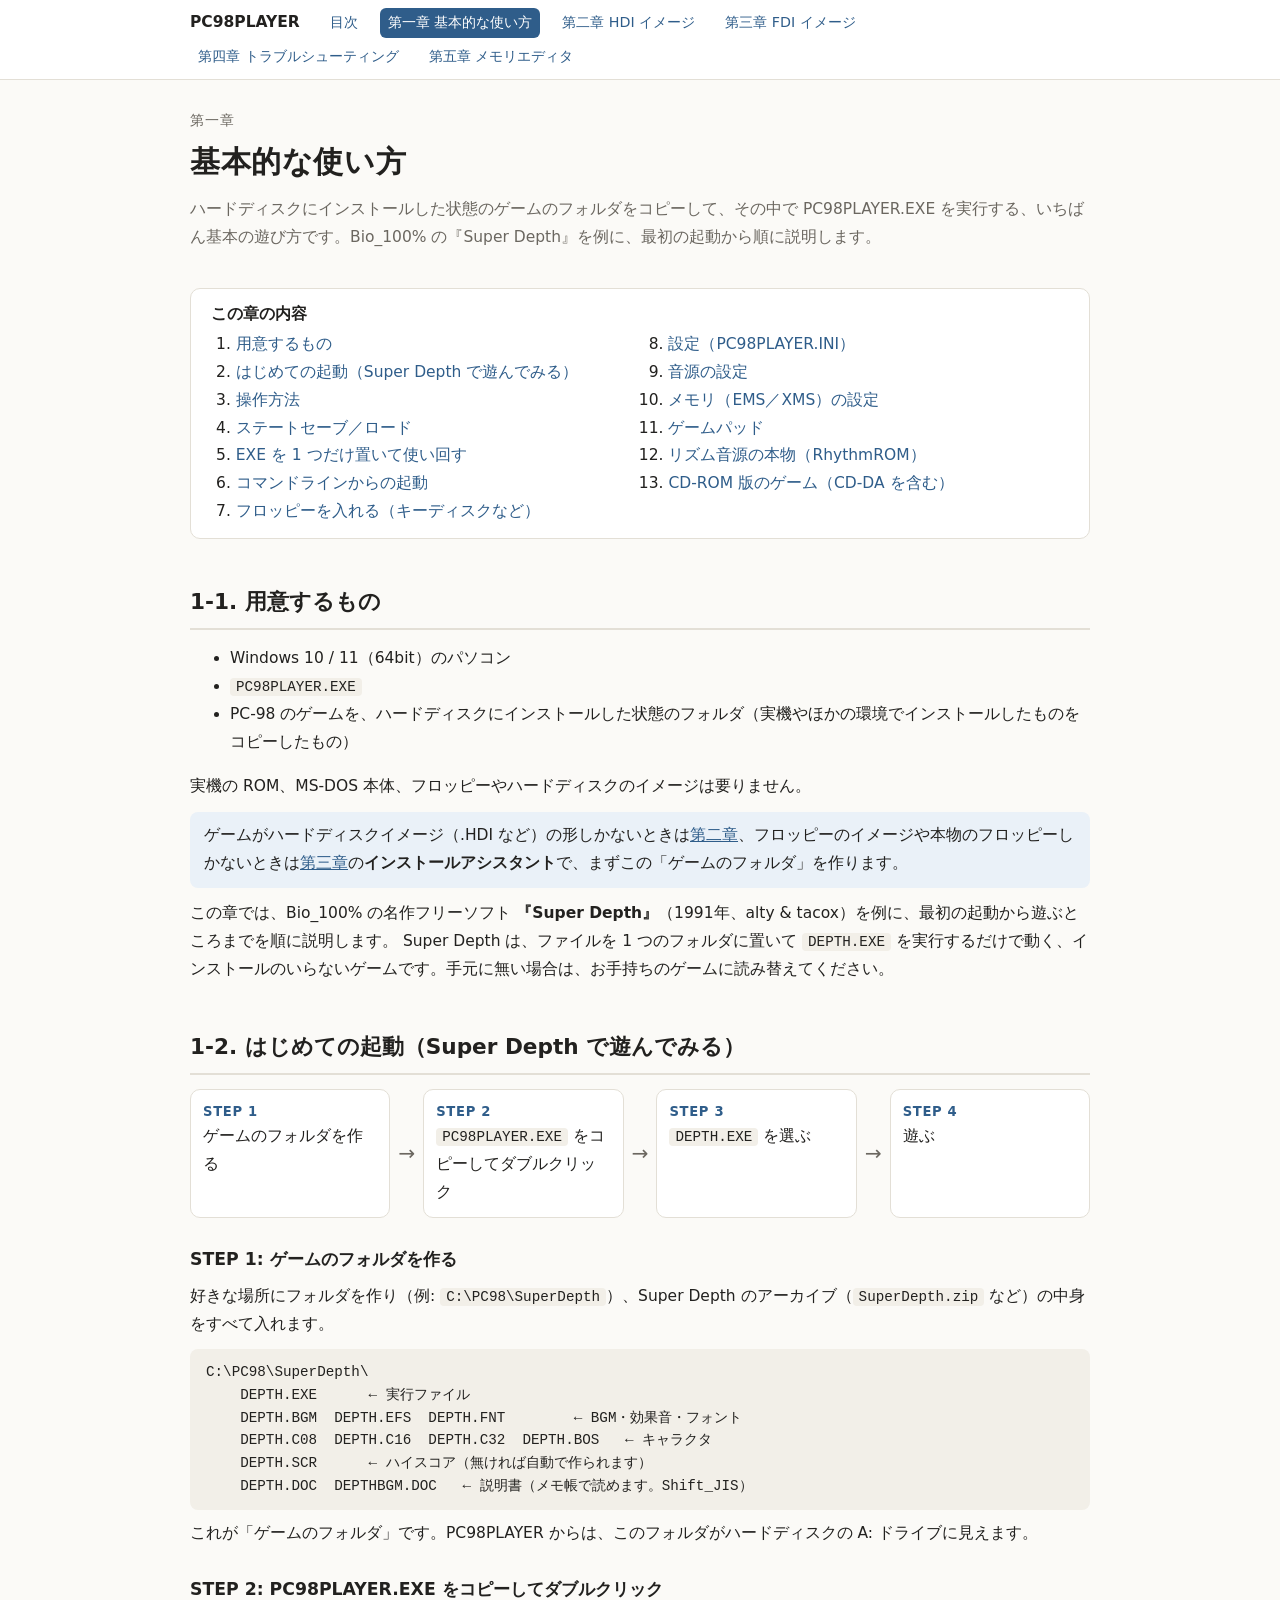
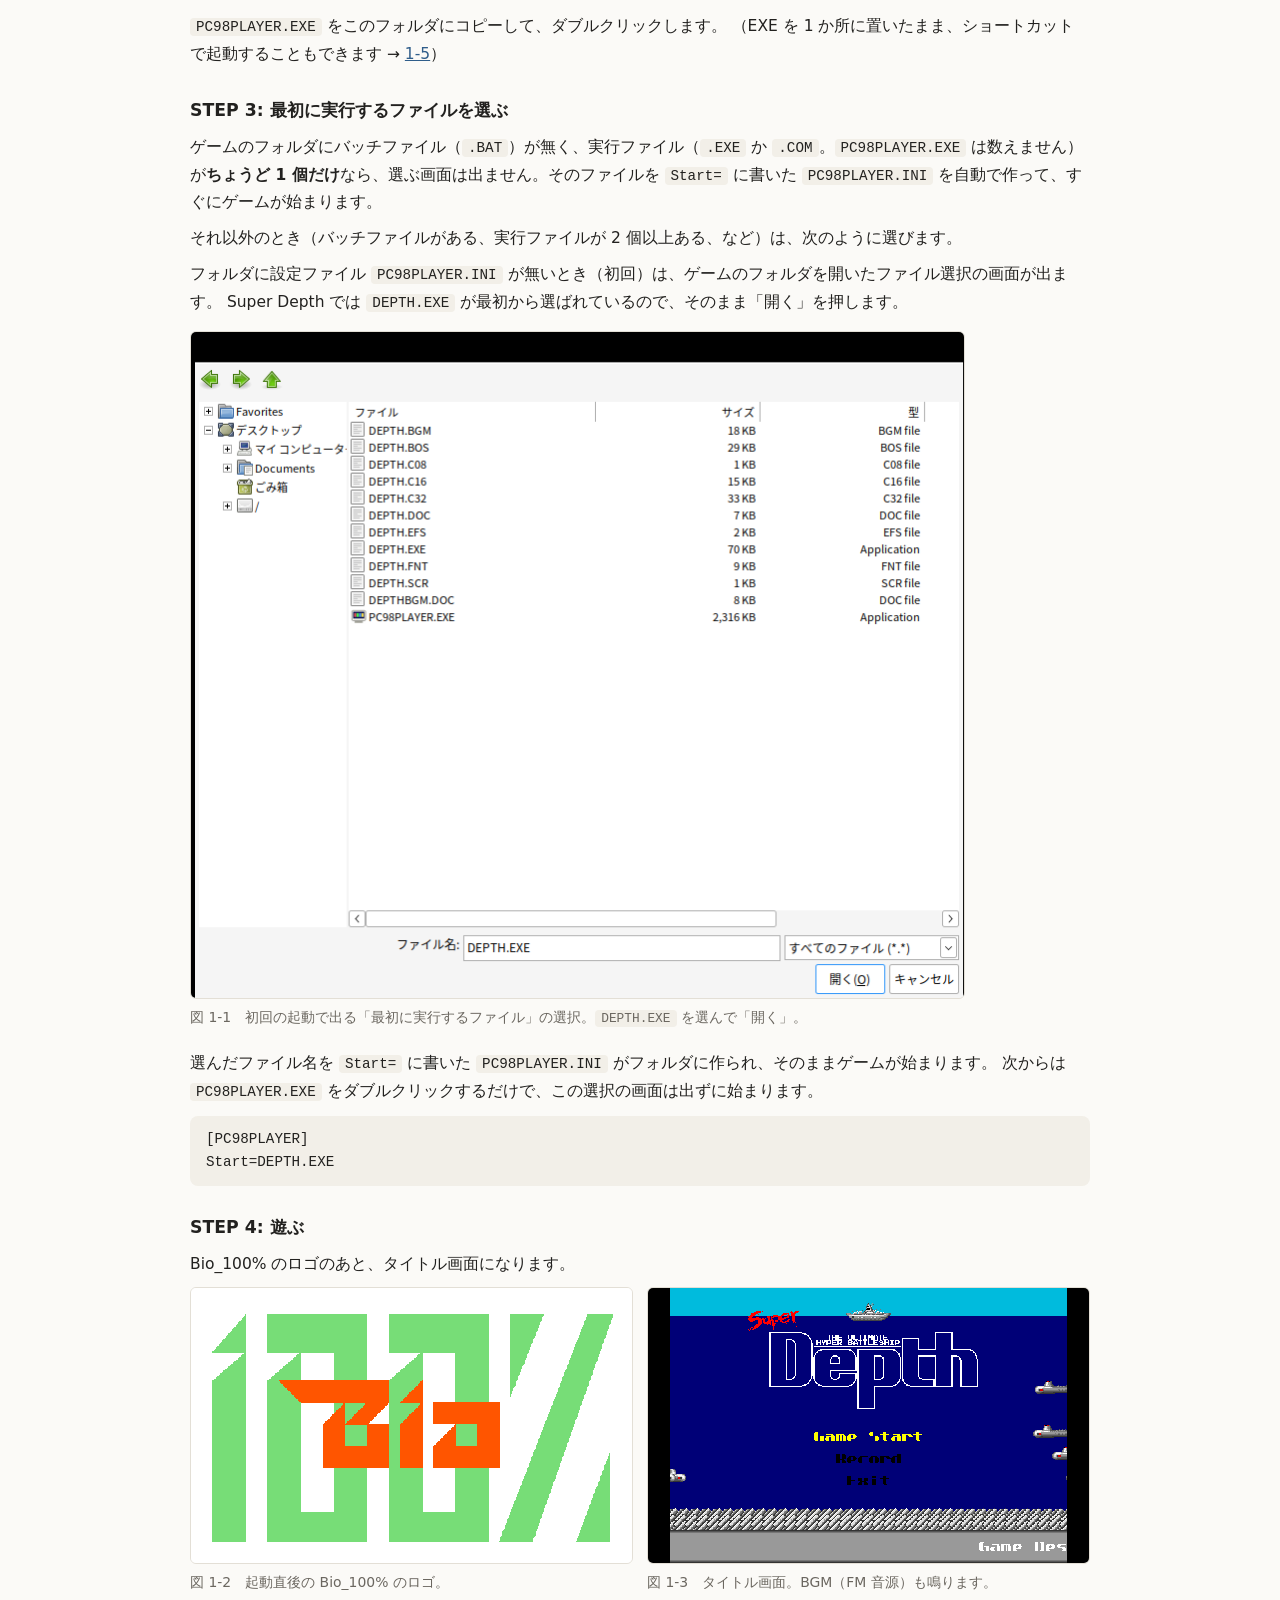
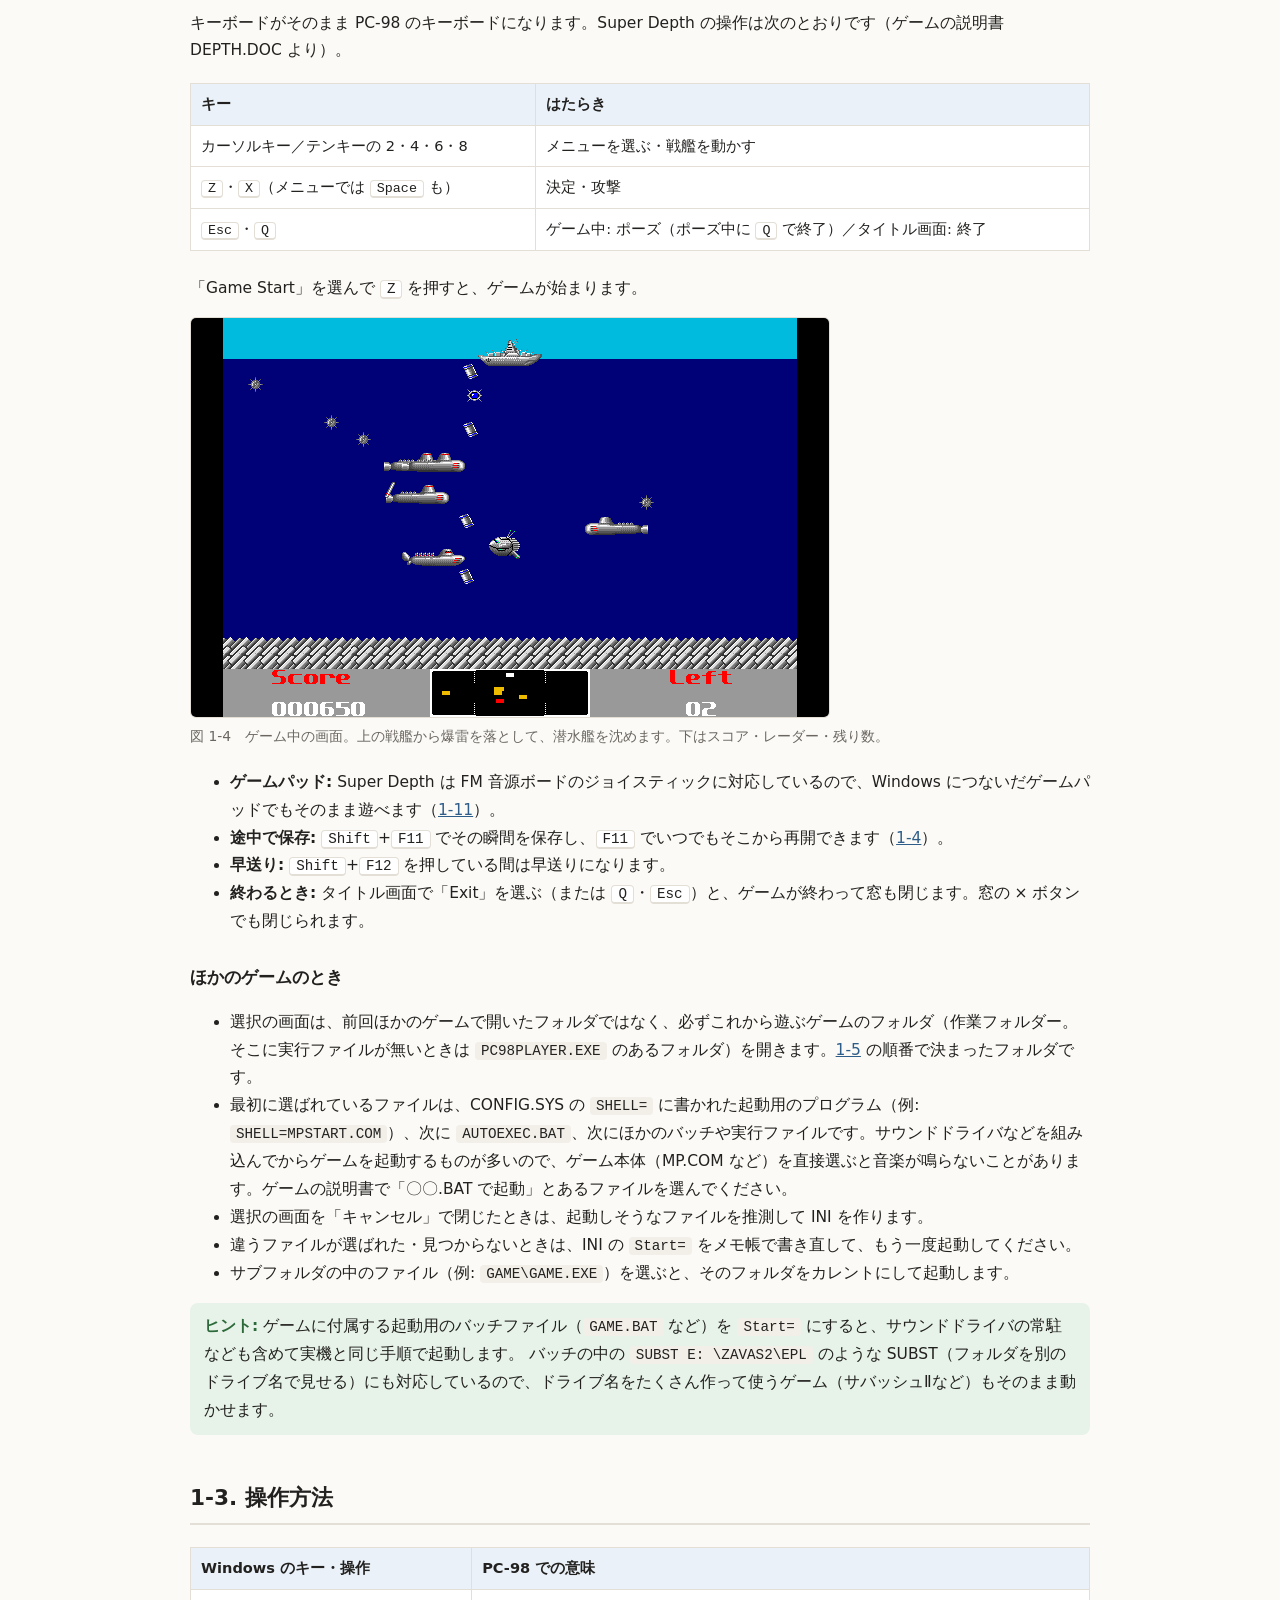
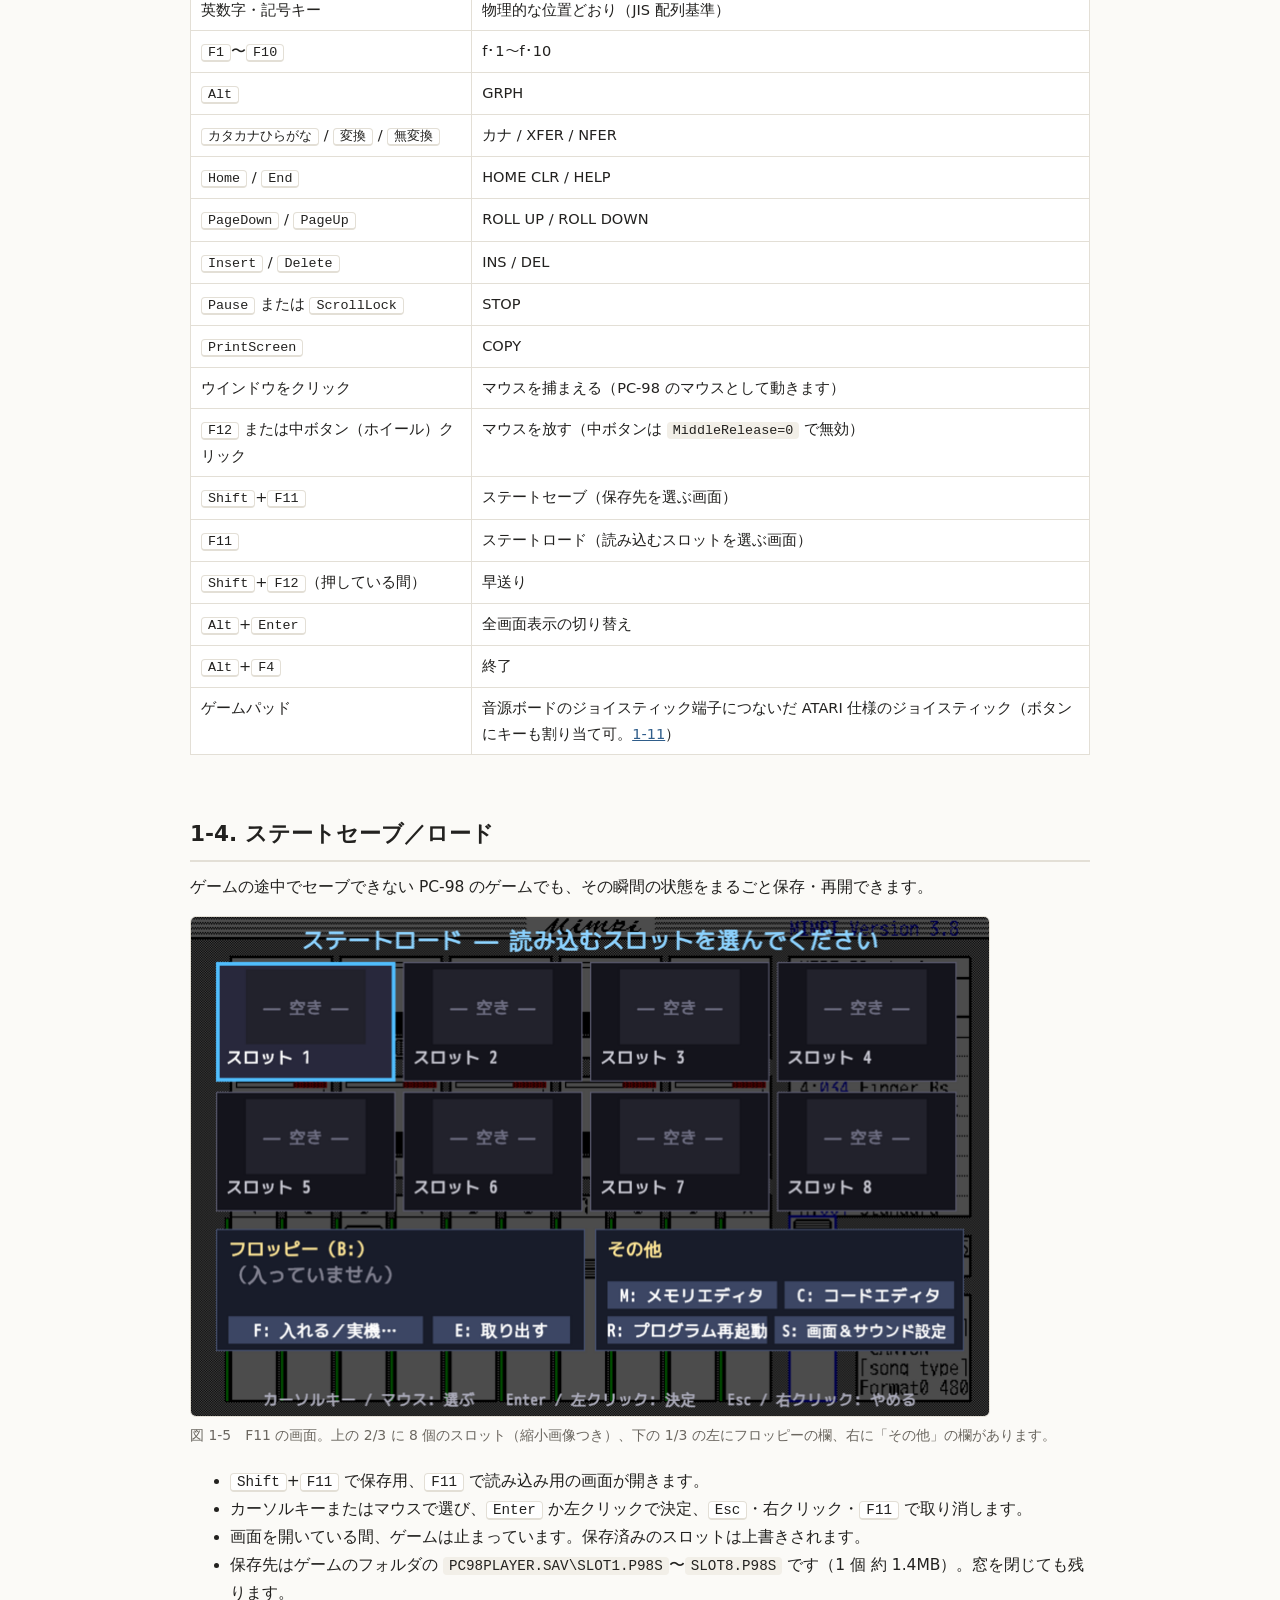
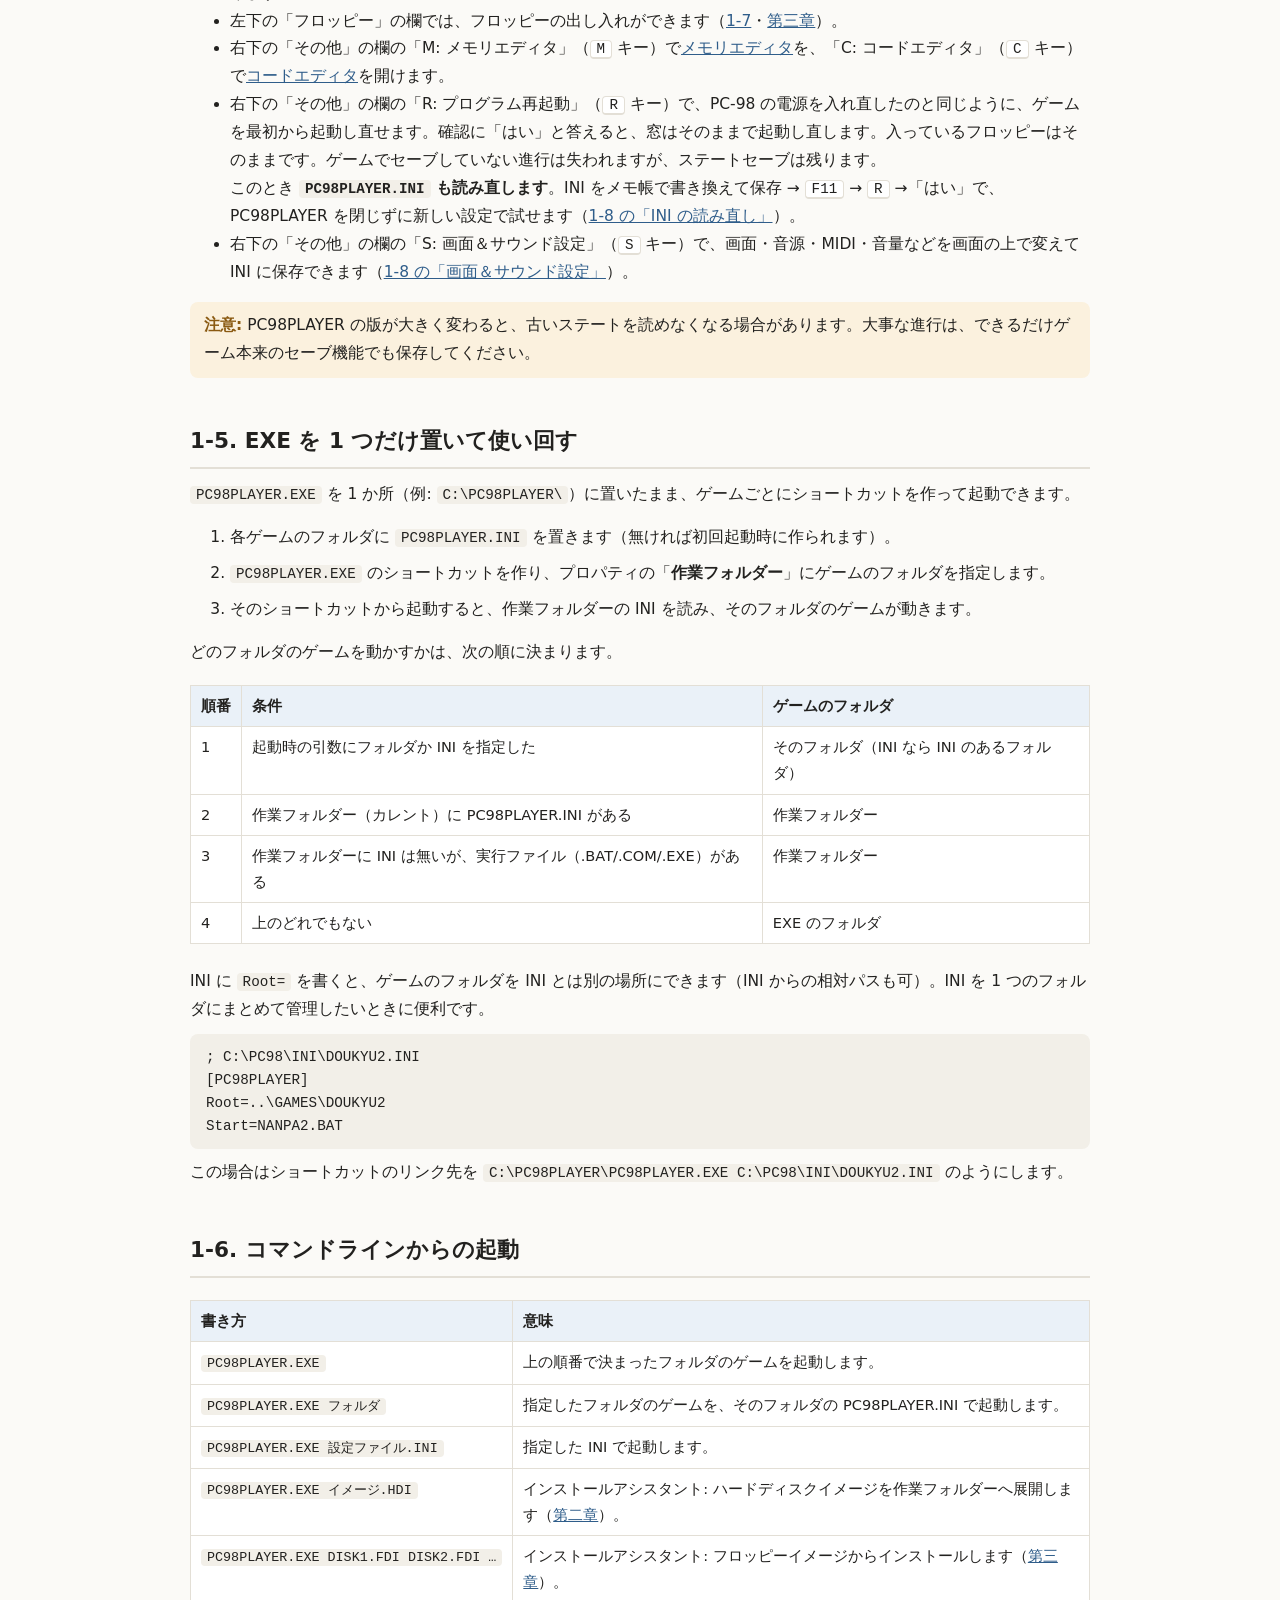
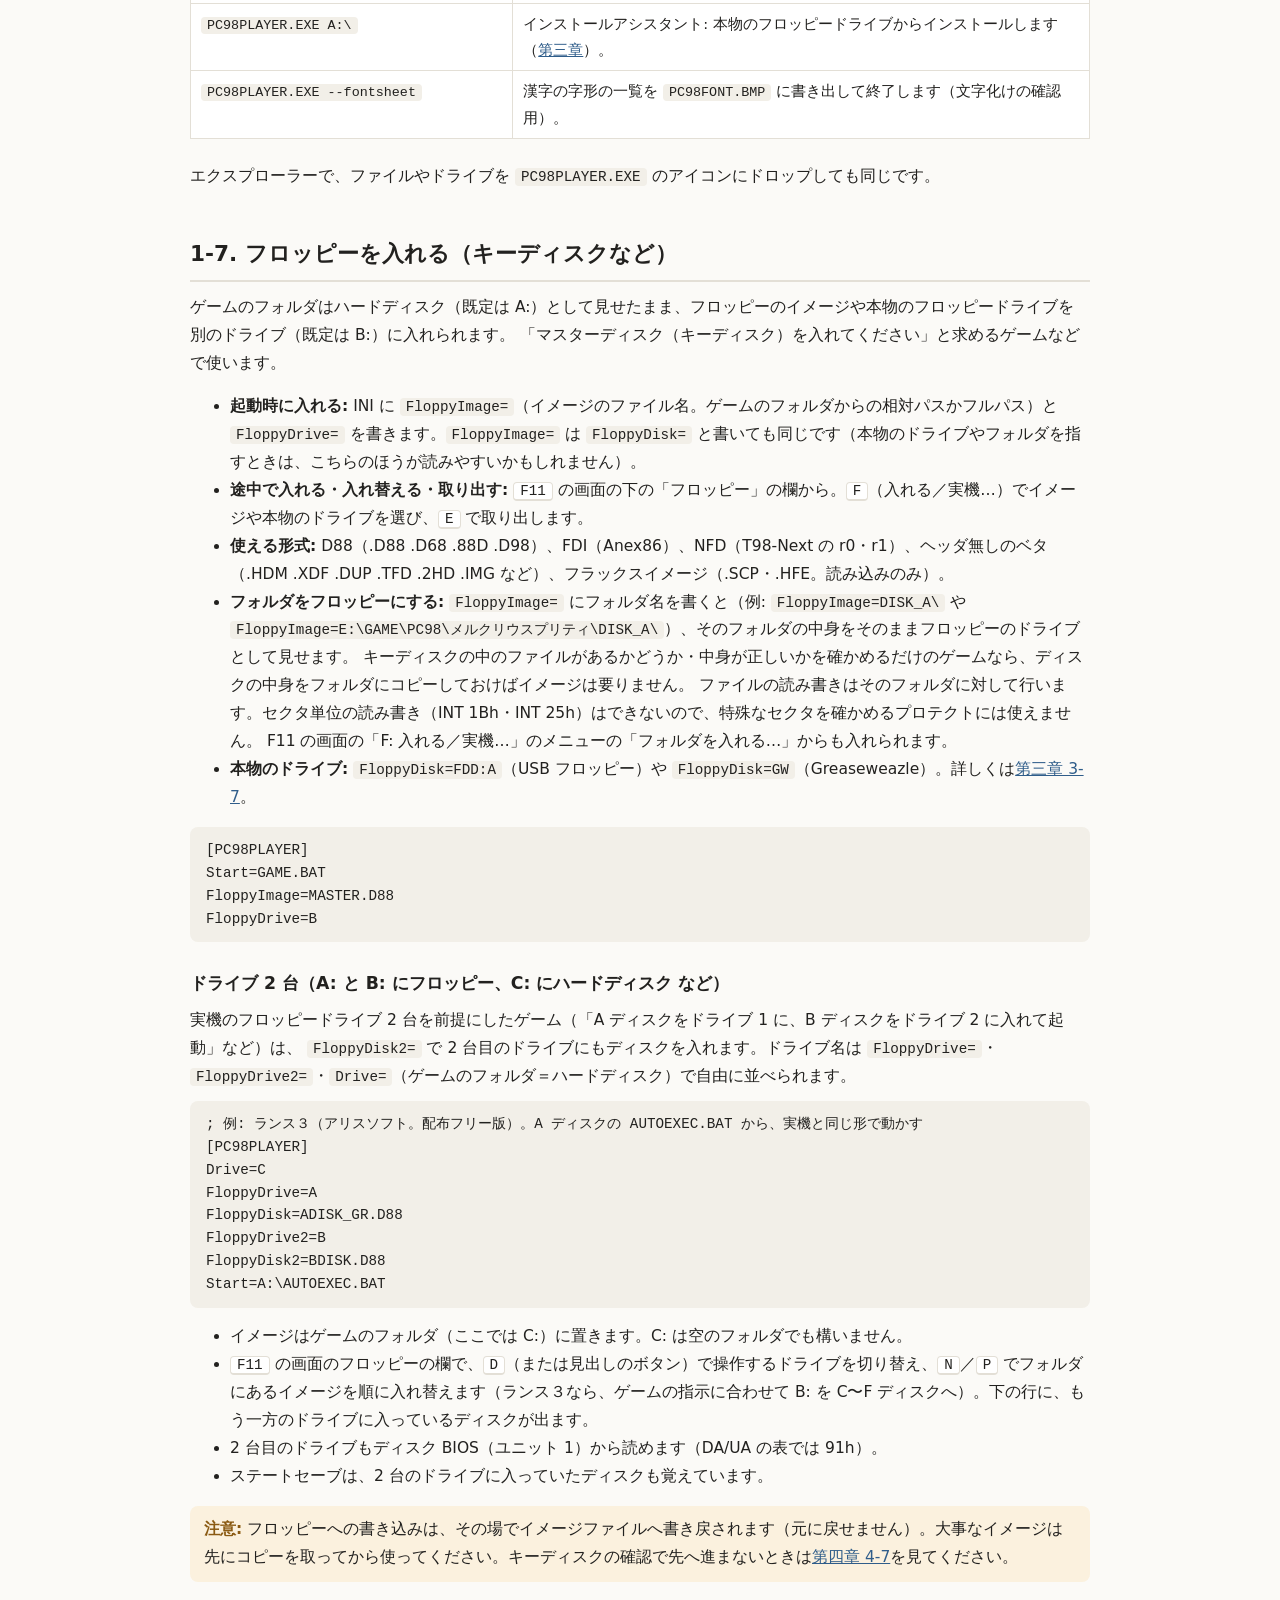
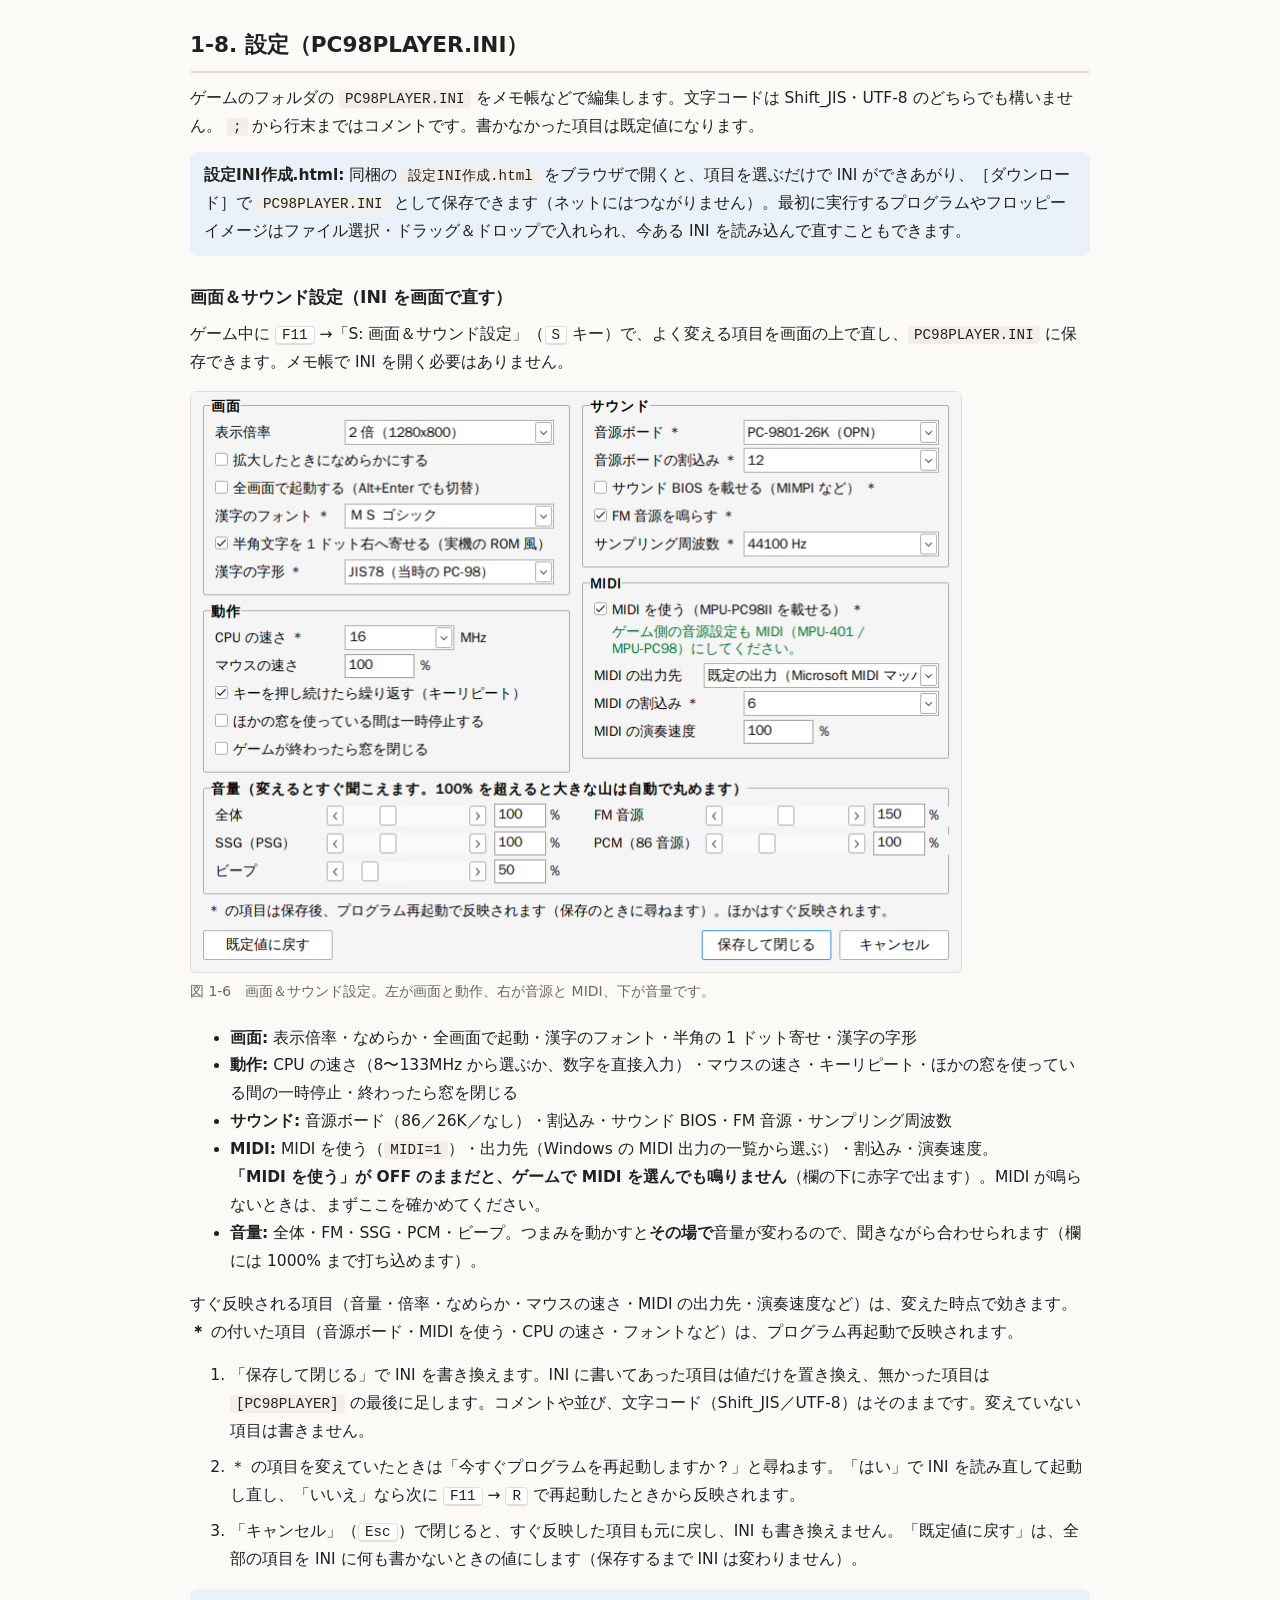
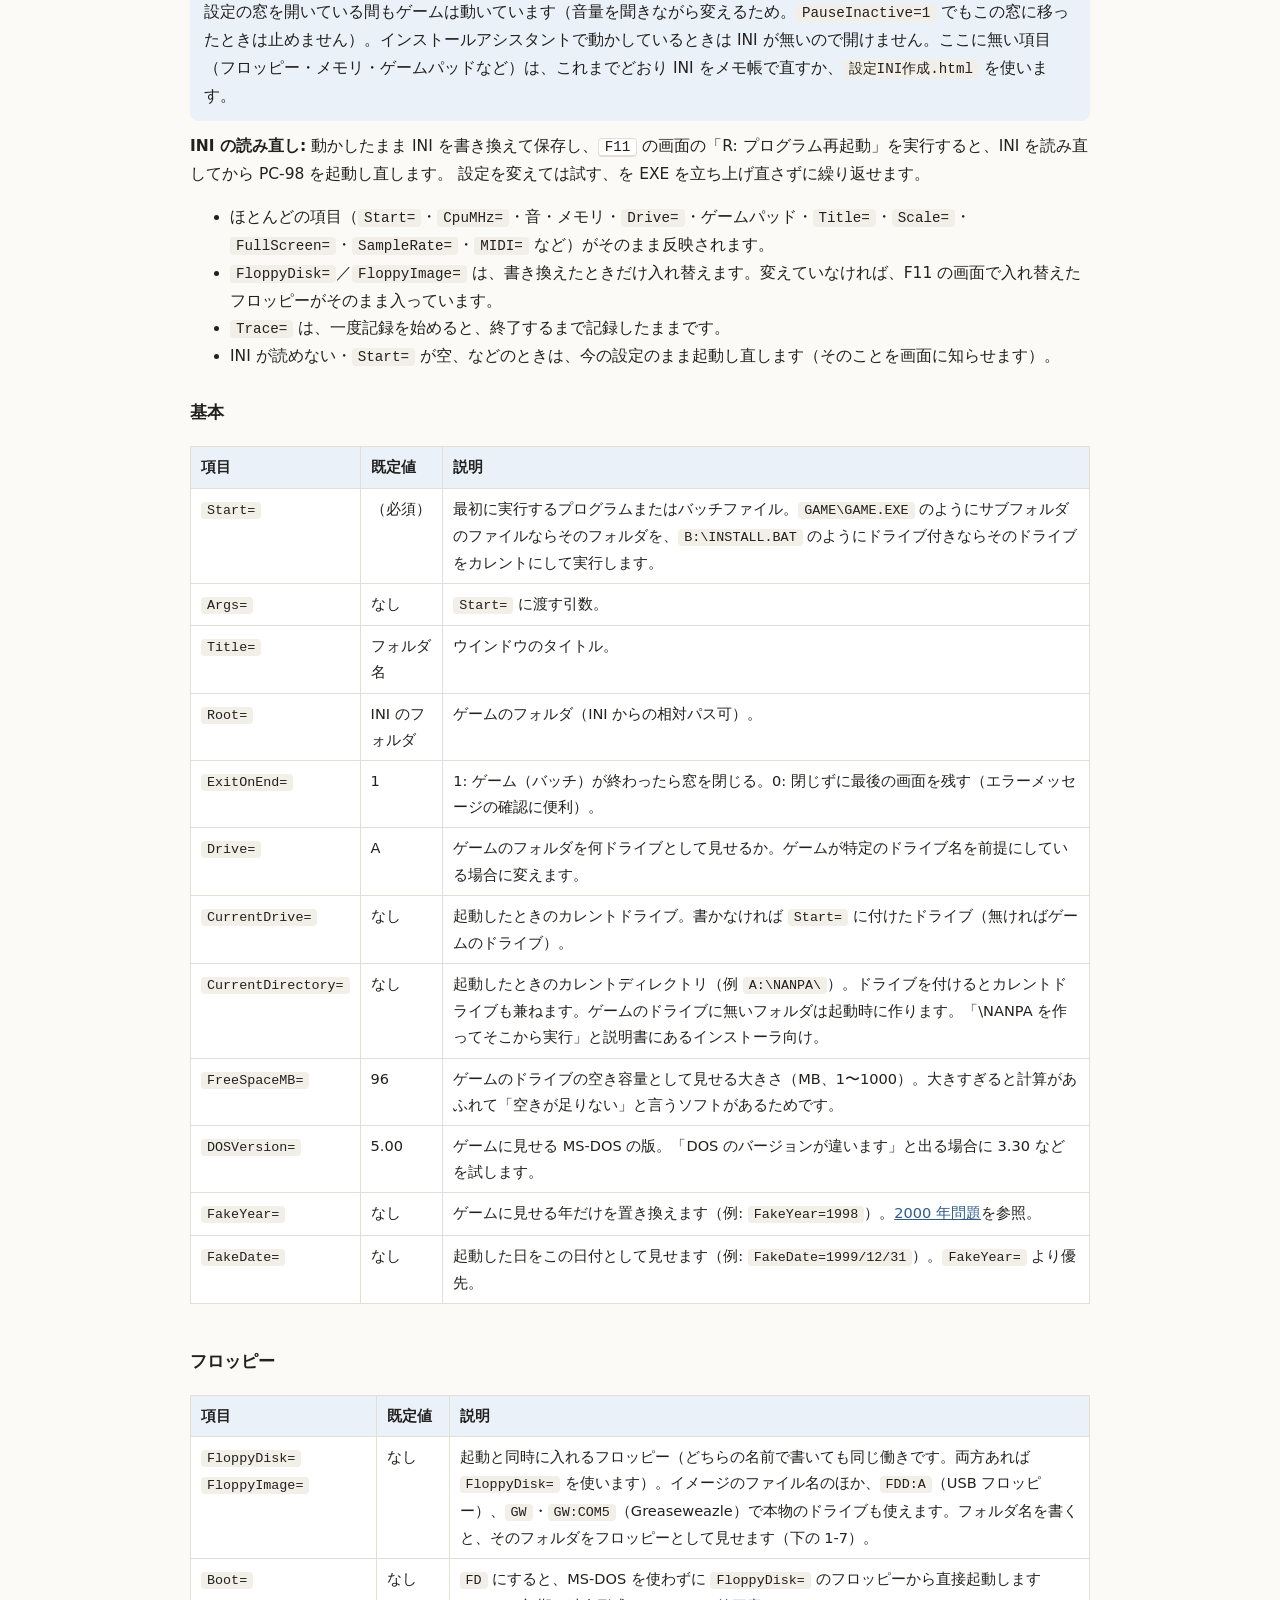
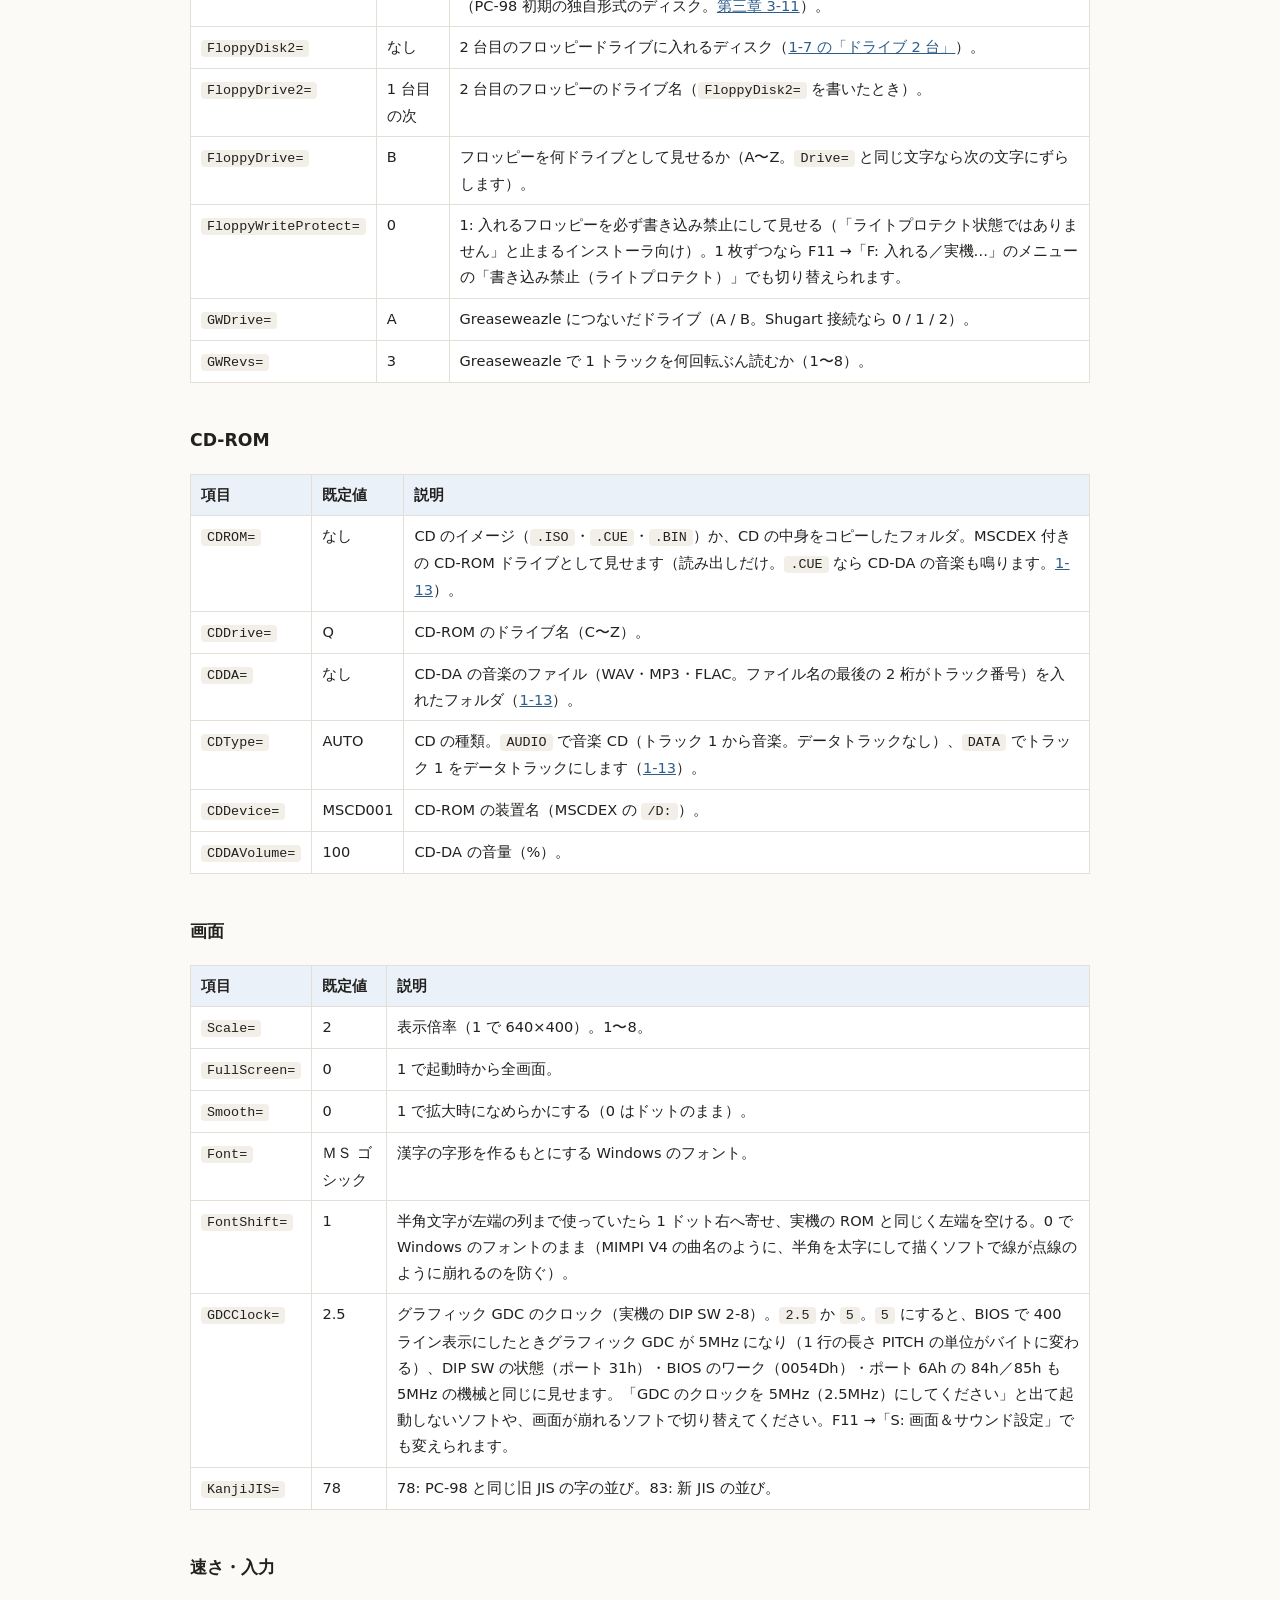
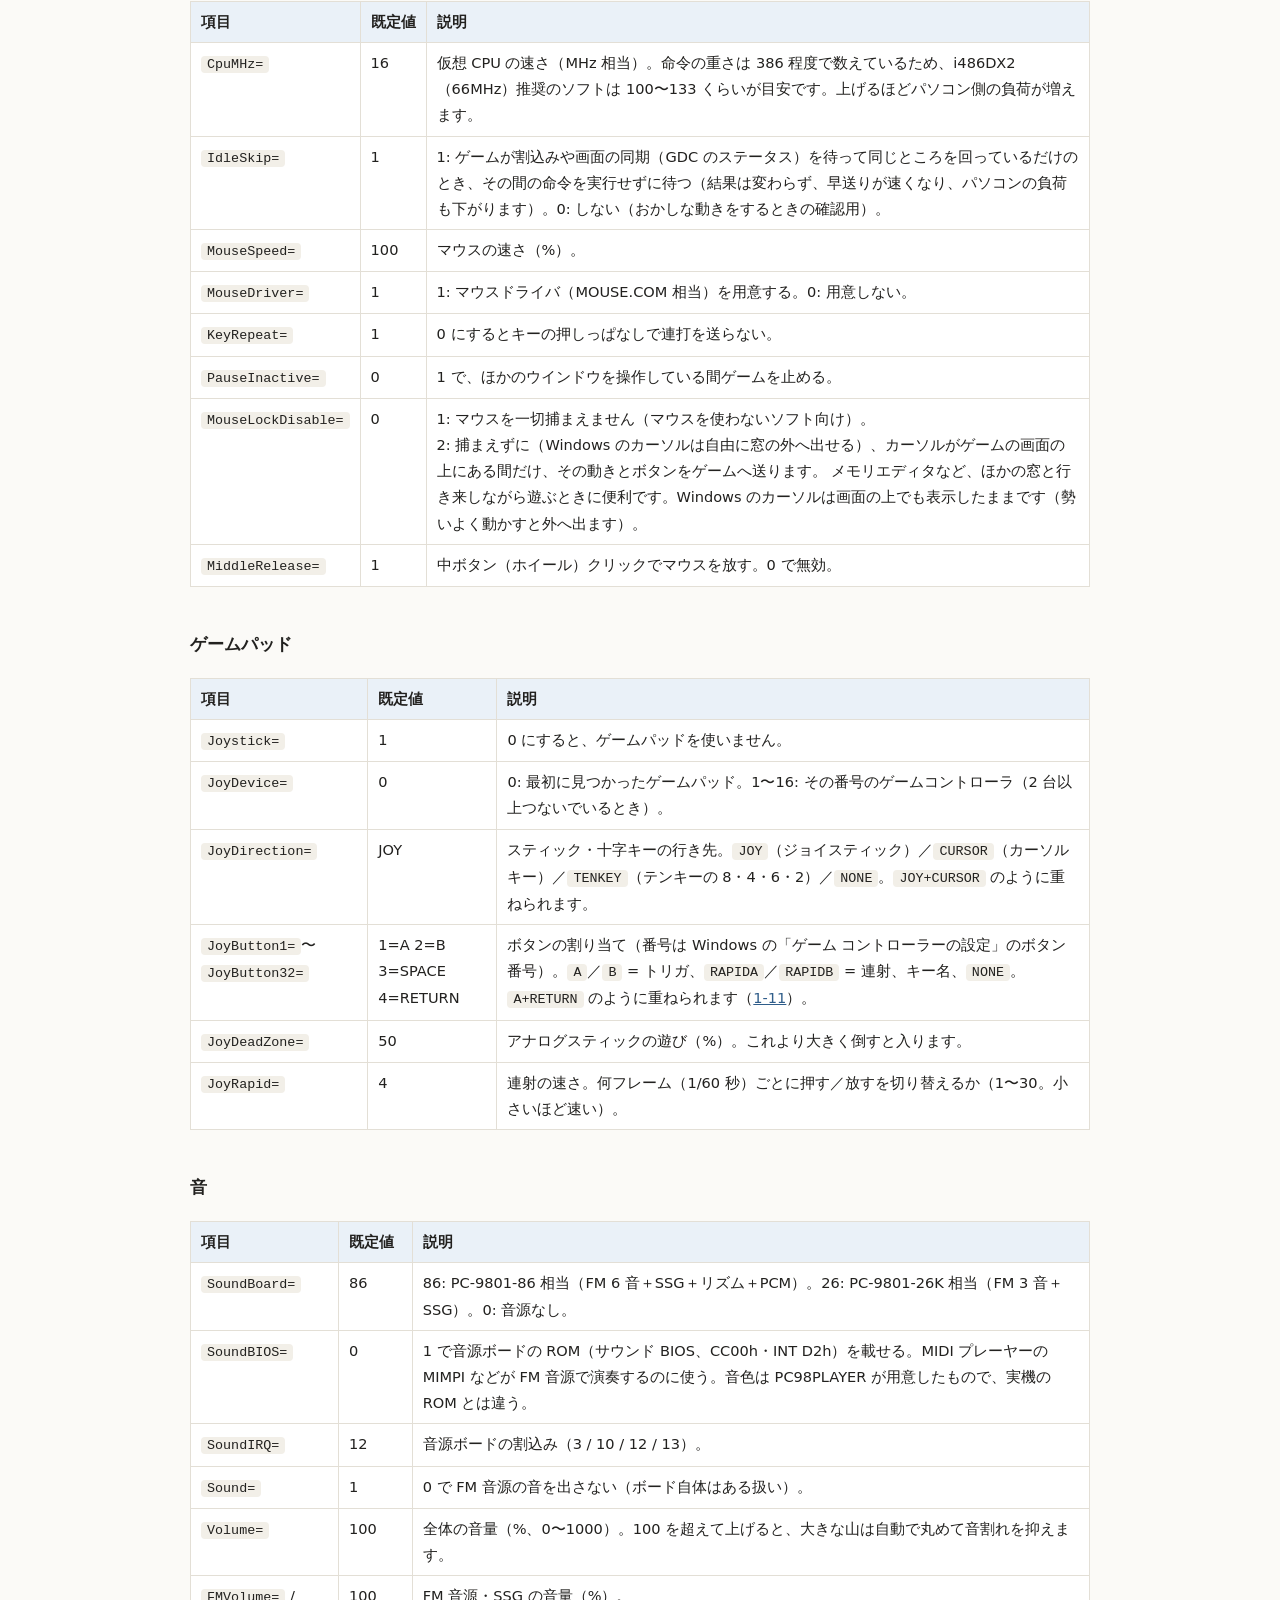
==== commit 48d088ee: "Ver.261103-2" ====
--- a/manual/ch1.html
+++ b/manual/ch1.html
@@ -355,7 +355,7 @@
 <table>
   <tr><th>項目</th><th>既定値</th><th>説明</th></tr>
   <tr><td><code>CpuMHz=</code></td><td>16</td><td>仮想 CPU の速さ（MHz 相当）。命令の重さは 386 程度で数えているため、i486DX2（66MHz）推奨のソフトは 100〜133 くらいが目安です。上げるほどパソコン側の負荷が増えます。</td></tr>
-  <tr><td><code>IdleSkip=</code></td><td>1</td><td>1: ゲームが割込みを待って同じところを回っているだけのとき、その間の命令を実行せずに待つ（結果は変わらず、早送りが速くなり、パソコンの負荷も下がります）。0: しない（おかしな動きをするときの確認用）。</td></tr>
+  <tr><td><code>IdleSkip=</code></td><td>1</td><td>1: ゲームが割込みや画面の同期（GDC のステータス）を待って同じところを回っているだけのとき、その間の命令を実行せずに待つ（結果は変わらず、早送りが速くなり、パソコンの負荷も下がります）。0: しない（おかしな動きをするときの確認用）。</td></tr>
   <tr><td><code>MouseSpeed=</code></td><td>100</td><td>マウスの速さ（%）。</td></tr>
   <tr><td><code>MouseDriver=</code></td><td>1</td><td>1: マウスドライバ（MOUSE.COM 相当）を用意する。0: 用意しない。</td></tr>
   <tr><td><code>KeyRepeat=</code></td><td>1</td><td>0 にするとキーの押しっぱなしで連打を送らない。</td></tr>
@@ -409,6 +409,7 @@
   <tr><td><code>EMS=</code></td><td>1</td><td>1: EMS（EMM386 相当）を用意する。書かないときは、ゲームのフォルダの CONFIG.SYS で EMM386 などに <code>NOEMS</code> が付いていれば EMS を出しません（EMS が無い前提のゲーム向け）。<code>EMS=1</code> と書けば、いつでも出します。</td></tr>
   <tr><td><code>LoadDevices=</code></td><td>1</td><td>1: 起動ドライブの CONFIG.SYS の <code>DEVICE=</code> のドライバ（MIDI・音楽のドライバなど）を組み込む。0: 組み込まない（<a href="#memory">1-10</a>）。</td></tr>
   <tr><td><code>EMSKB=</code></td><td>4096</td><td>EMS の容量（KB）。</td></tr>
+  <tr><td><code>PC9821=</code></td><td>（尋ねる）</td><td>1: PC-9821 として見せる（BIOS のワークエリア 045Ch の bit6 = 256 色のグラフィックあり、ROM の機種の印 など）。0: PC-9801 として見せる（256 色のグラフィックは無い）。PC-9821 かどうかを調べて、PC-9821 なら 256 色で動く・PC-9821 でないと「PC-9821 ではない」と言って止まるソフト向けです。<br>書いていないときは、ソフトが PC-9821 かどうかを調べた（045Ch を読んだ・ROM の機種の印を読んだ・ポート 09A0h を使った・256 色に切り替えようとした）ところで「PC-9821 として動かしますか？」と尋ね、答えを INI に <code>PC9821=1</code> / <code>PC9821=0</code> と書きます。「はい」と答えると、ソフトはそのまま PC-9821 として動き続けます（起動し直しは要りません）。次からは尋ねません。<code>VideoColors=256</code> と書いても <code>PC9821=1</code> と同じです。</td></tr>
   <tr><td><code>EMSFrame=</code></td><td>D000</td><td>EMS のページフレーム（4 ページ・64KB）を置くセグメント。<code>D000</code> か <code>C000</code>。PC-9821 用のソフトには、ページフレームが C000h でないと「EMS ドライバの設定が不正です」と言って止まるものがあります。そのときは <code>C000</code> にします。フレームでないほうの 64KB にも、セグメントで指定する割り当て（INT 67h AH=50h AL=01h）でページを置けます。</td></tr>
   <tr><td><code>XMS=</code></td><td>1</td><td>1: XMS（HIMEM.SYS 相当）を用意する。</td></tr>
   <tr><td><code>XMSKB=</code></td><td>8192</td><td>XMS の容量（KB）。</td></tr>
@@ -463,13 +464,17 @@
   <li>組み込んだドライバは、装置の鎖（INT 21h AH=52h）からたどれ、名前で開くこともできます。ただし、開いた装置への読み書き・IOCTL はドライバには渡しません。</li>
   <li>MIDI のドライバ（MPU-401 用）は、<code>MIDI=1</code>（既定）で MIDI の音を出します。</li>
   <li>PC-9821 の PCM ドライバ <code>AVSDRV.SYS</code>（MS-DOS に付いているもので、ゲームのディスクには入っていないことが多い）は、PC98PLAYER が代わりのものを持っています。CONFIG.SYS に <code>DEVICE=AVSDRV.SYS</code> があれば、ファイルが無くても組み込んだことになり、「PCM ドライバが組み込まれていません」と言われずに済みます。CONFIG.SYS が無いゲームのフォルダでは、INI に <code>AVSDRV=1</code> と書きます。プログラムが装置 <code>AVSDRV$$</code> を開こうとしたときにも用意します（<code>AVSDRV=0</code> のときを除く）。</li>
-  <li>PC-9821 の 256 色のグラフィックドライバ <code>AVGDRV.SYS</code>（INT D8h と装置 <code>AVGDRV$$</code>）も、プログラムが <code>AVGDRV$$</code> を開こうとしたときに代わりのものを用意します。画面のモード（256 色・1 画面／2 画面）とパレットの設定に答えます。公開された資料が無いため、使うプログラムの呼び方から作っていて、そのほかの機能は何もせずに成功を返します。</li>
+  <li>PC-9821 の 256 色のグラフィックドライバ <code>AVGDRV.SYS</code>（INT D8h と装置 <code>AVGDRV$$</code>）も、プログラムが <code>AVGDRV$$</code> を開こうとしたときに代わりのものを用意します。画面のモード（256 色・1 画面／2 画面）とパレットの設定に答えます。そのほかの機能は何もせずに成功を返します。</li>
 </ul>
 <h3>PC-9821 の 256 色（PEGC）</h3>
 <ul>
   <li>PC-9821 の 256 色モード（640x400／640x480、1 ドット 1 バイトのパックドピクセル、VRAM 512KB）に対応しています。ポート 6Ah の 21h で 256 色になり、A8000h～AFFFFh と B0000h～B7FFFh の 2 つの窓（E0004h・E0006h でバンクを選ぶ）から VRAM を読み書きします。パレットは 256 色・各 8 ビットです。</li>
   <li>ポート 09A8h で 31kHz（480 行）にしたときは、640x480 の画面を 640x400 と同じ大きさに縮めて映します（実機のモニタと同じく、どちらも画面いっぱいに映ります）。</li>
-  <li>VRAM をプレーン（16 色と同じ 4 枚）として描くモード（E0100h の bit0）と、1MB より上（F00000h～）に見せる VRAM には、まだ対応していません。</li>
+  <li>ポート 09A0h のモードの読み出し（番号を書いてから読む。0Ah = 256 色モードか、0Dh = VRAM を連結しているか、09h = GDC 5MHz か など）にも答えます。</li>
+  <li>VRAM をプレーンとして描くモード（E0100h の bit0）にも対応しています。1 バイトが 8 ドットで、ROP（E0108h）・ビットマスク（E010Ch）・書き込み禁止のプレーン（E0104h）・色の比較（E010Ah・E0114h）・ずらし（E0112h）を使えます。</li>
+  <li>BIOS の INT 18h AH=4Dh（CH=0 で 16 色、CH=1 で 256 色）にも答えます。</li>
+  <li>256 色が使えるのは PC-9821 として動かしているとき（<code>PC9821=1</code>）だけです。<code>PC9821=0</code> では、実機の PC-9801 と同じく 256 色に切り替わりません。INI に書いていないときは、ソフトが 256 色を使おうとしたところで尋ねます。</li>
+  <li>1MB より上（F00000h～F7FFFFh）に VRAM 全体を見せる使い方（E0102h の bit0）にも対応しています。保護モードで VRAM を直接読み書きするソフト向けです。</li>
   <li>CD-ROM は、MSCDEX のほかに SCSI の CD ドライブ（ID 2、INT 1Bh）としても見せます。CD ドライブに直接 SCSI の命令を送るソフト（NEC の CD-ROM の命令で CD の音楽トラックを鳴らすものなど）も動きます。</li>
 </ul>
 <ul>
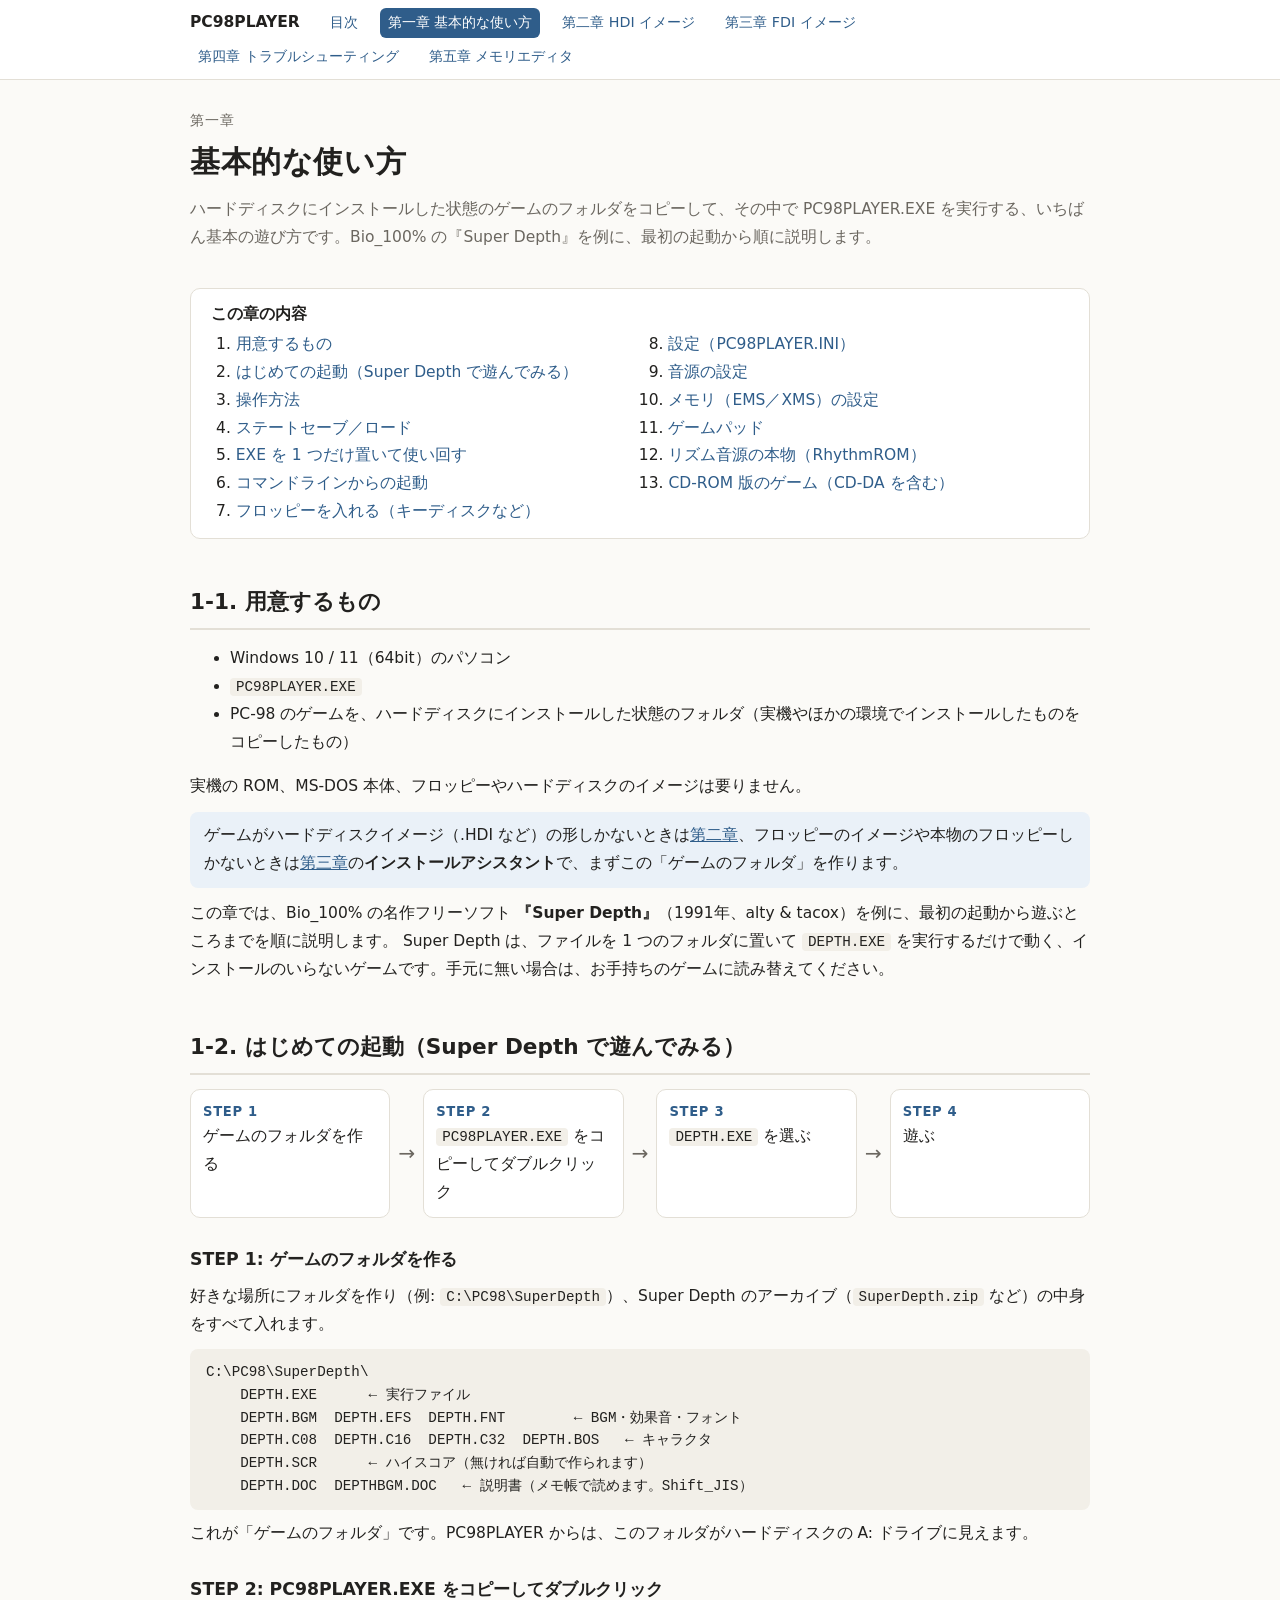
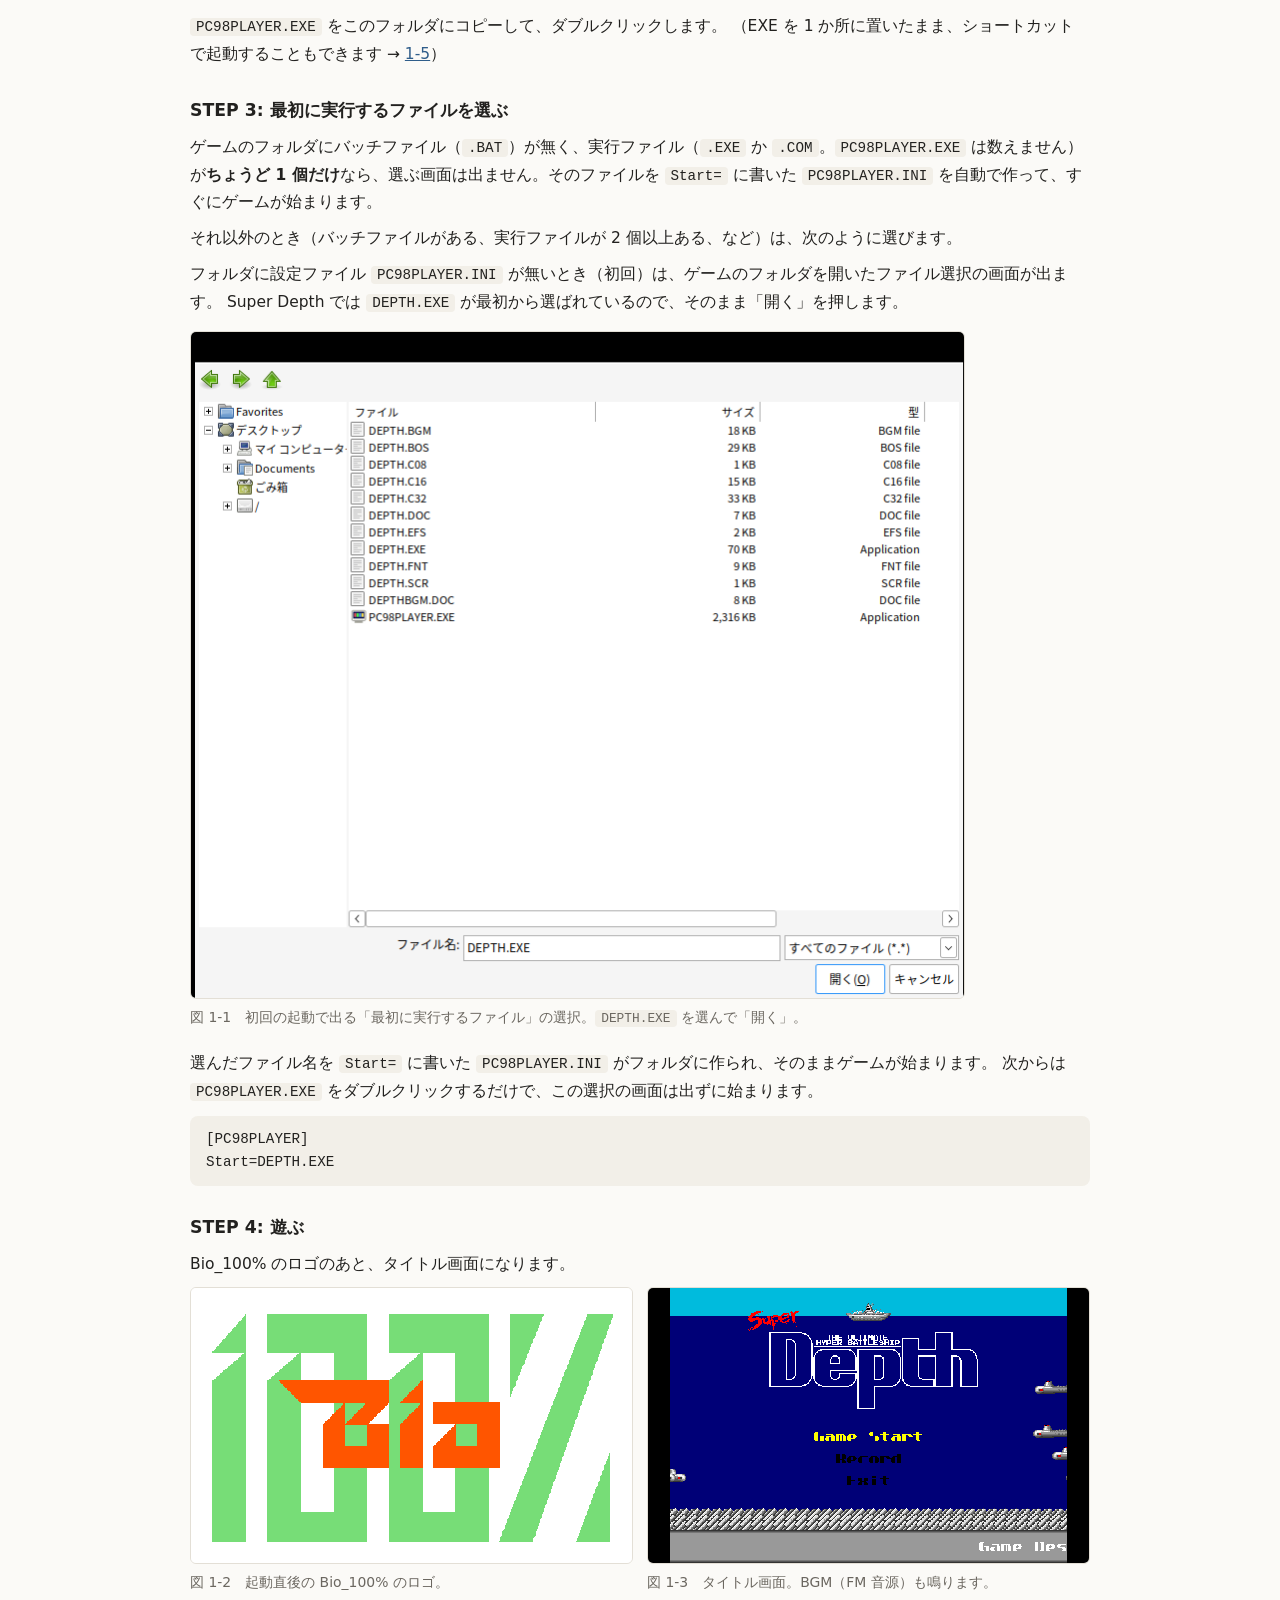
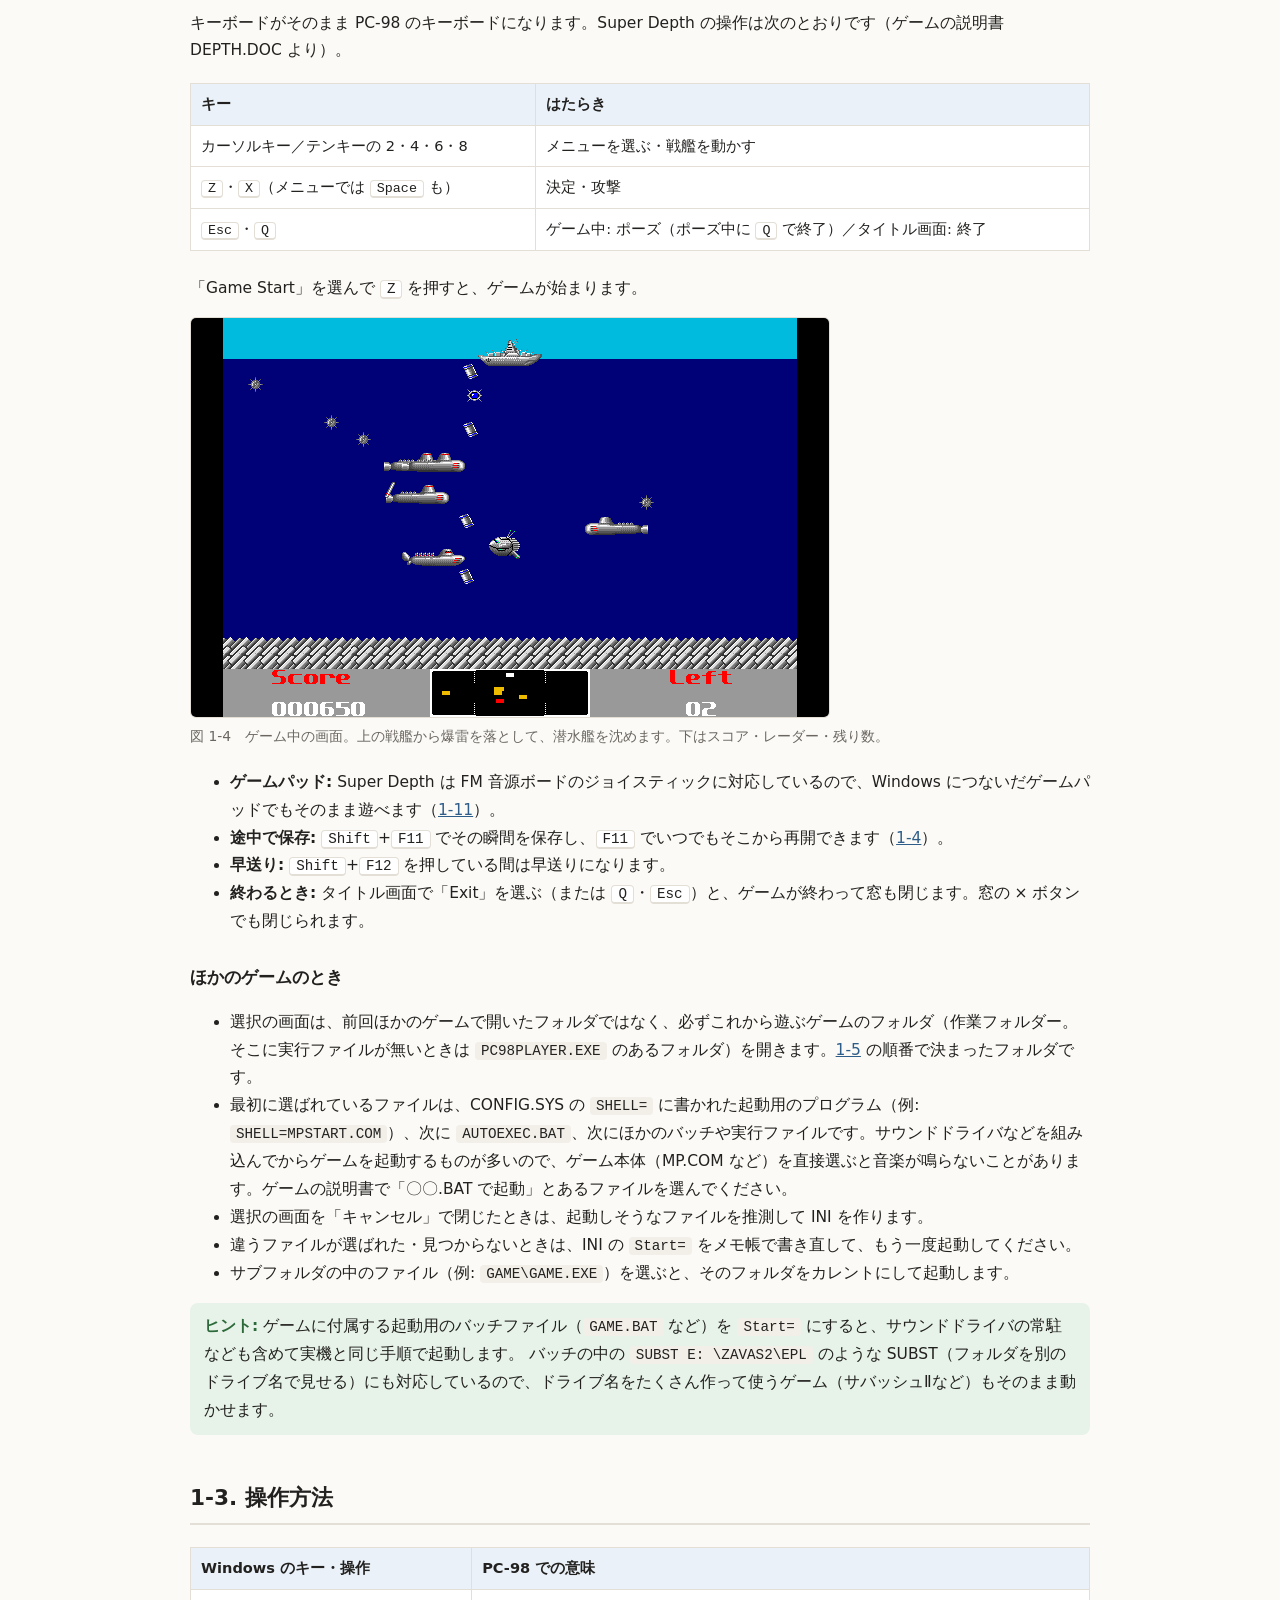
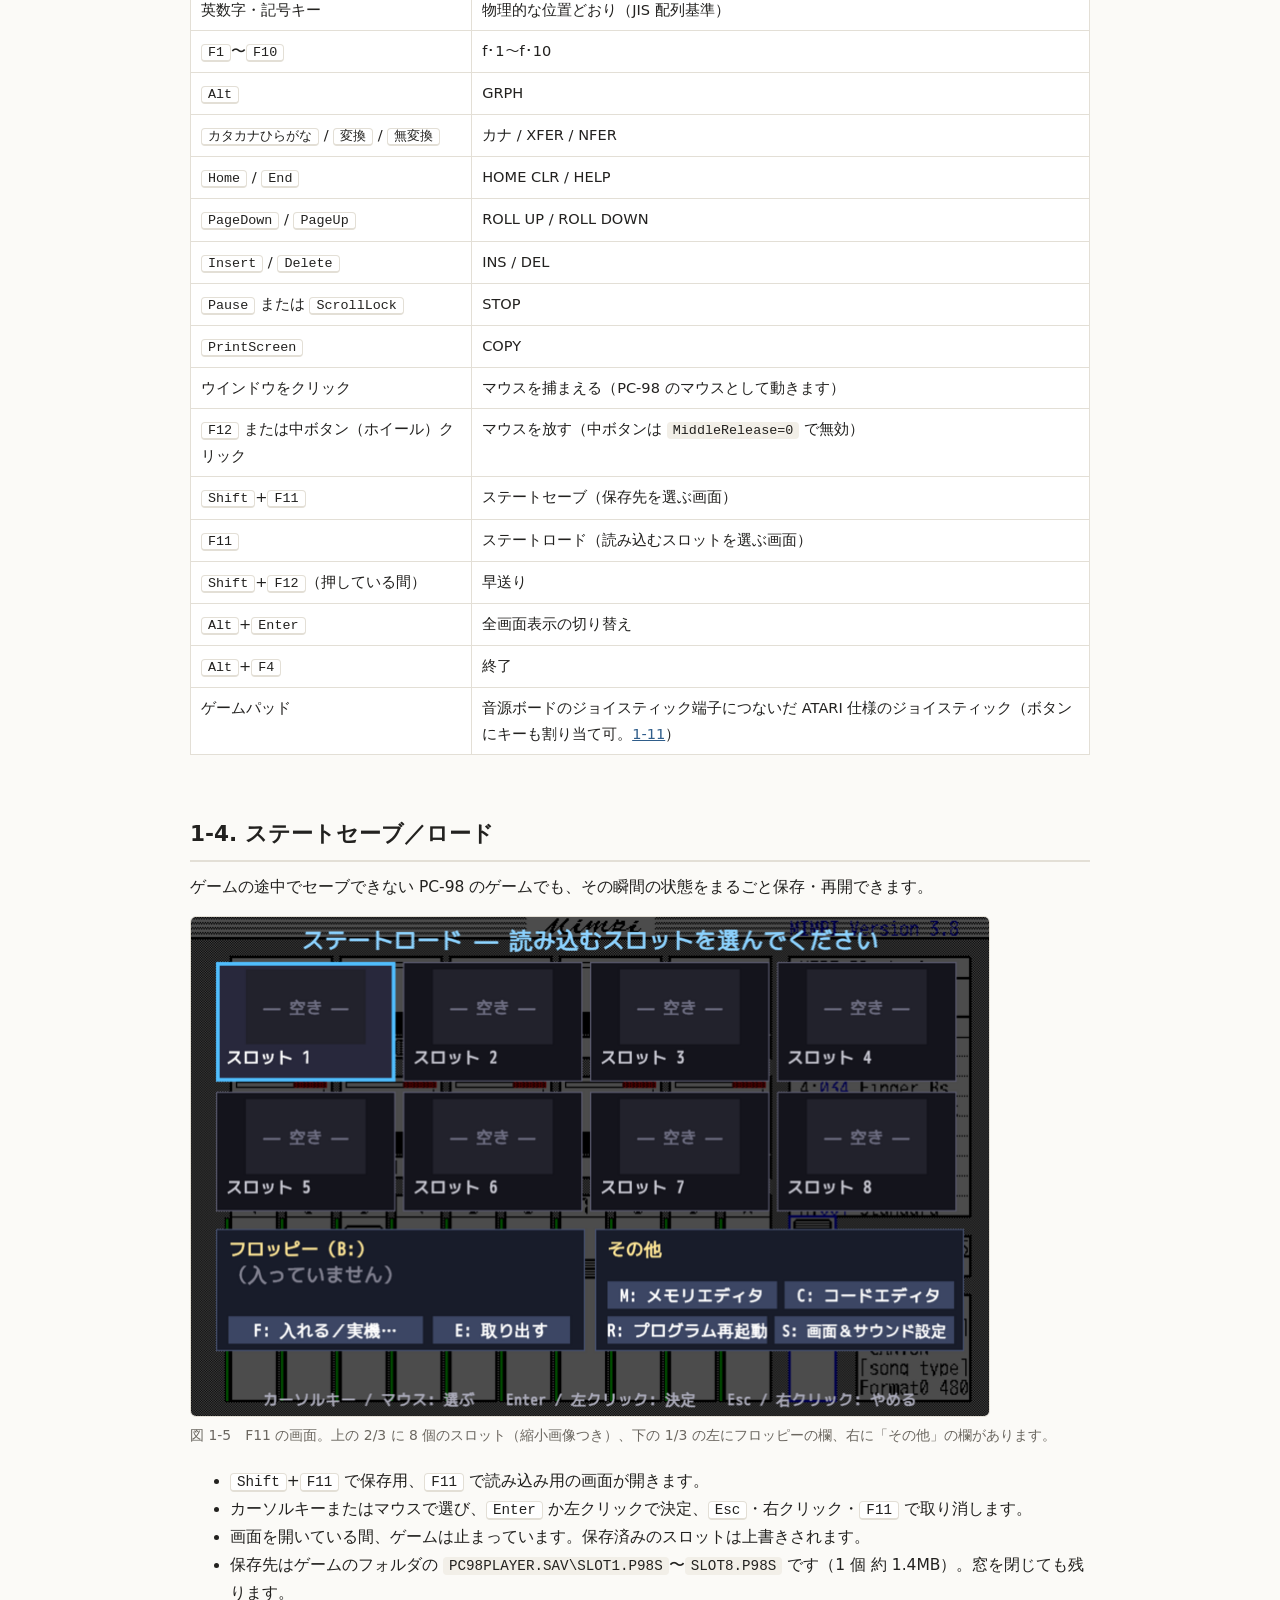
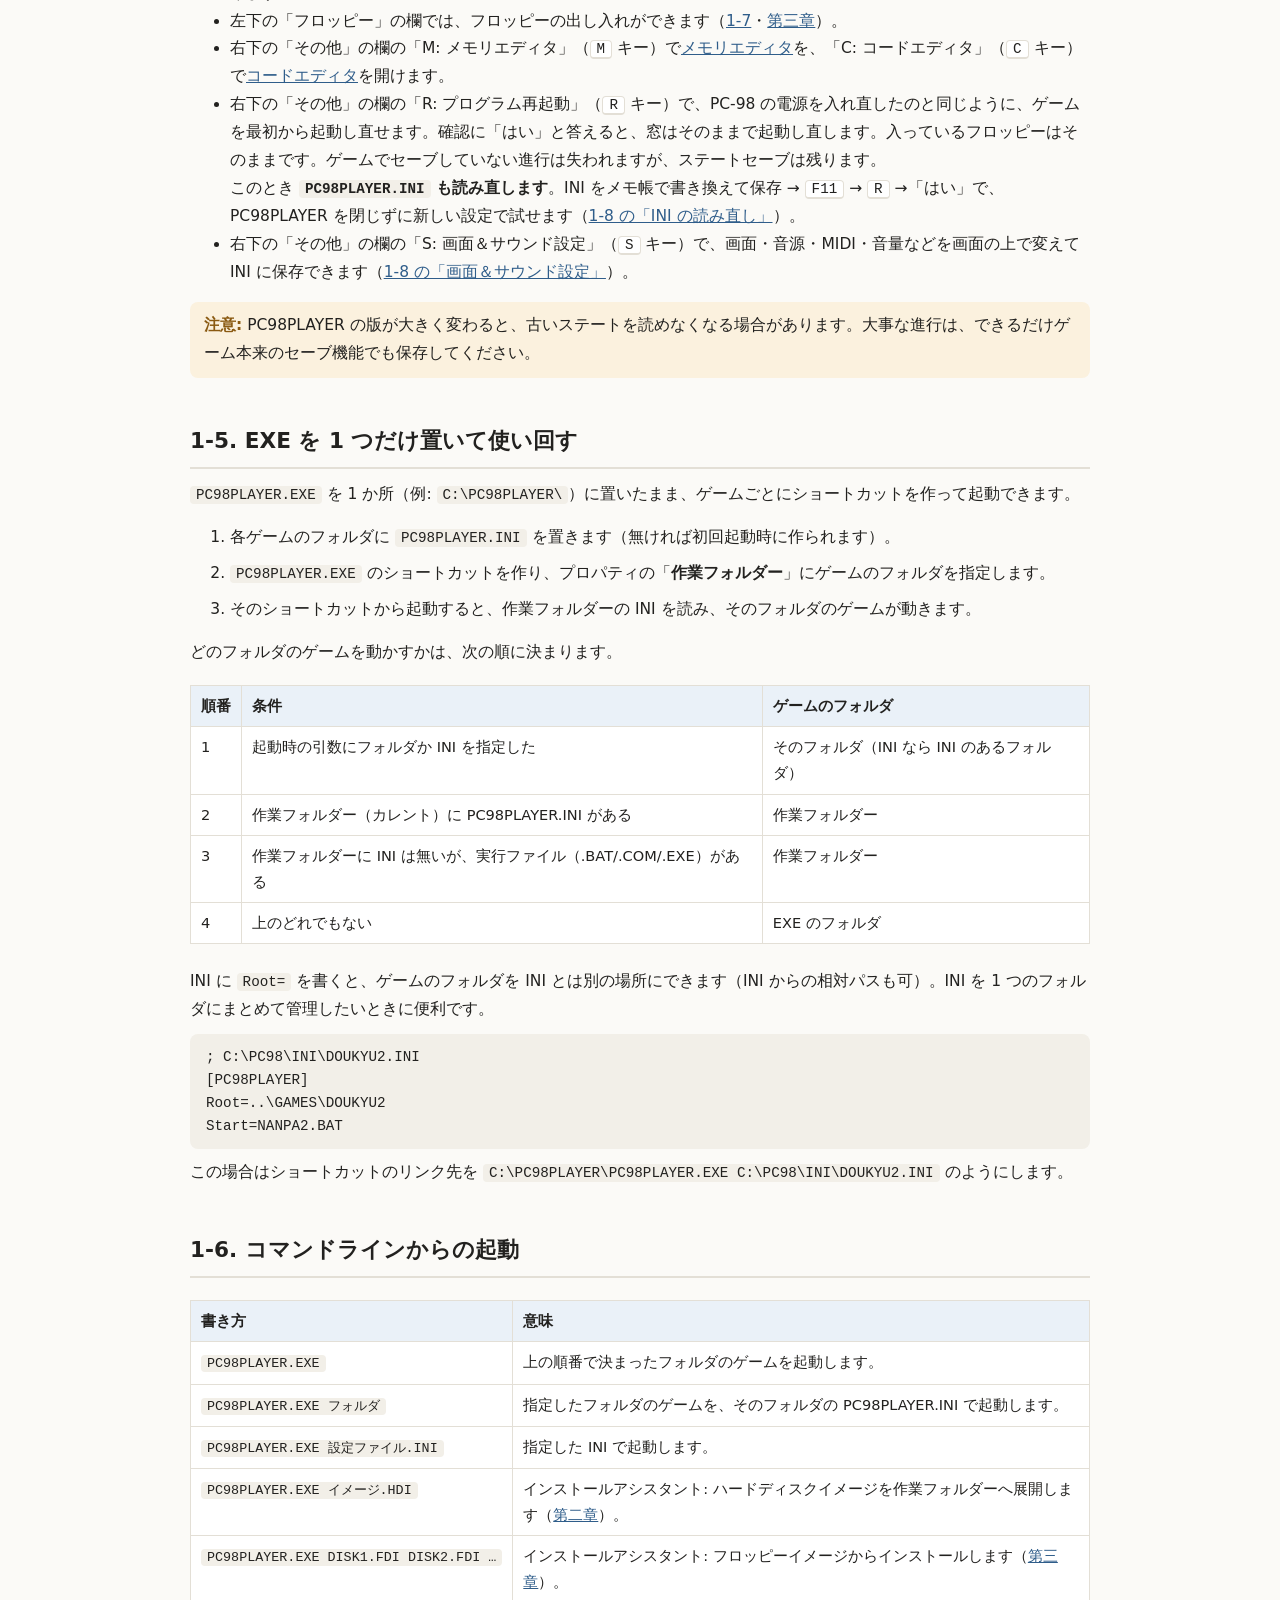
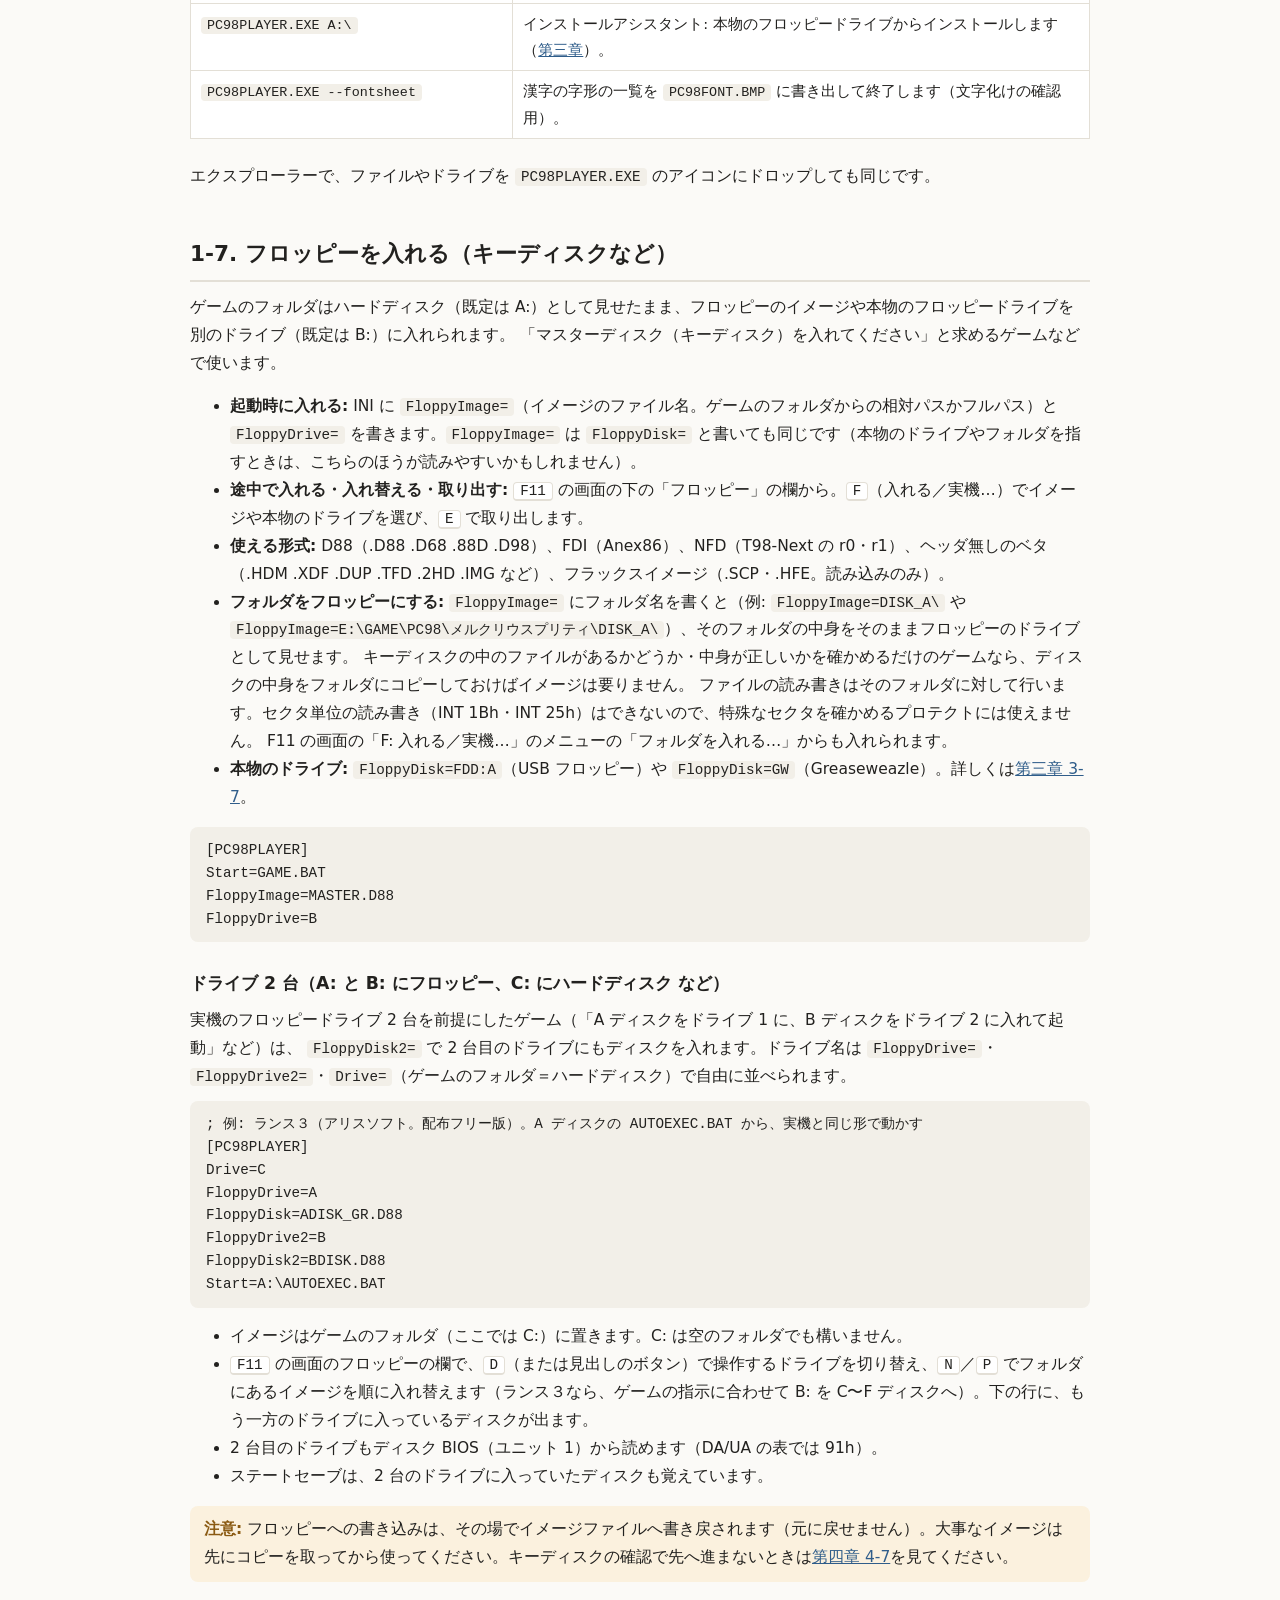
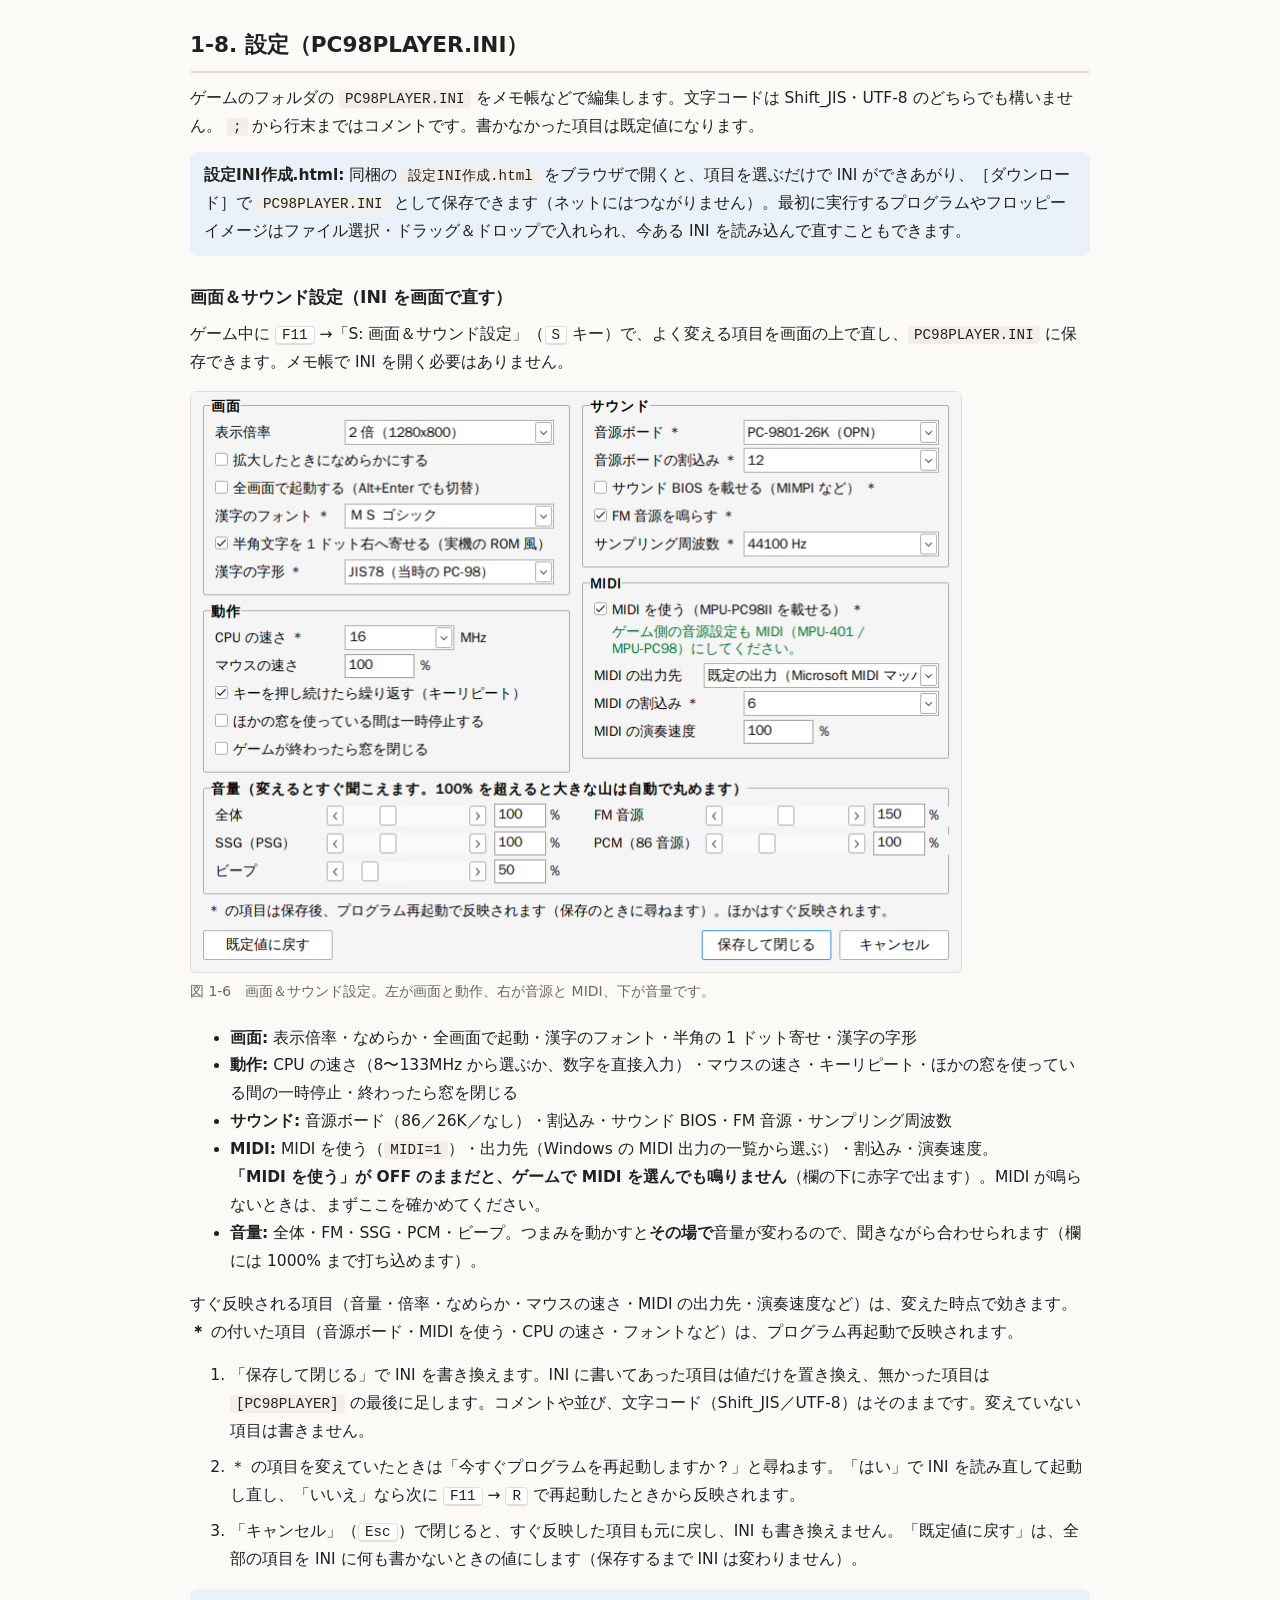
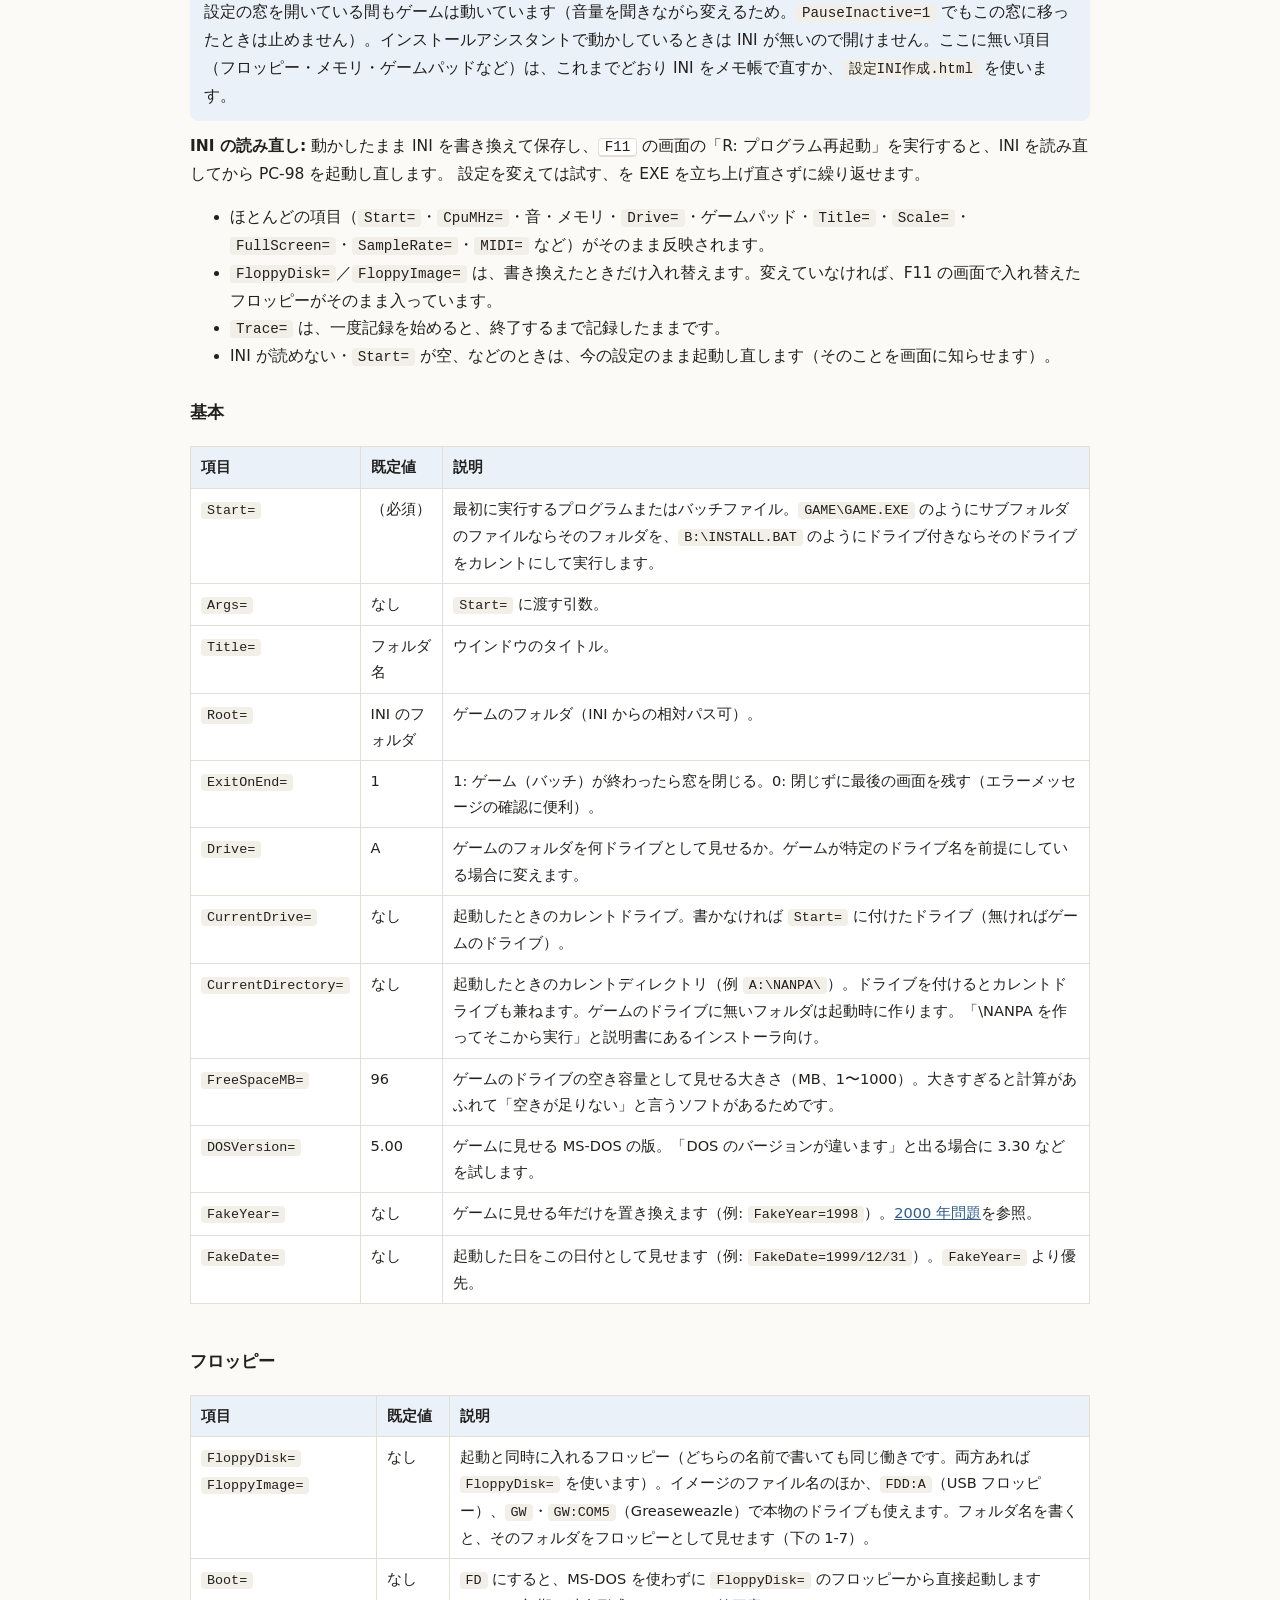
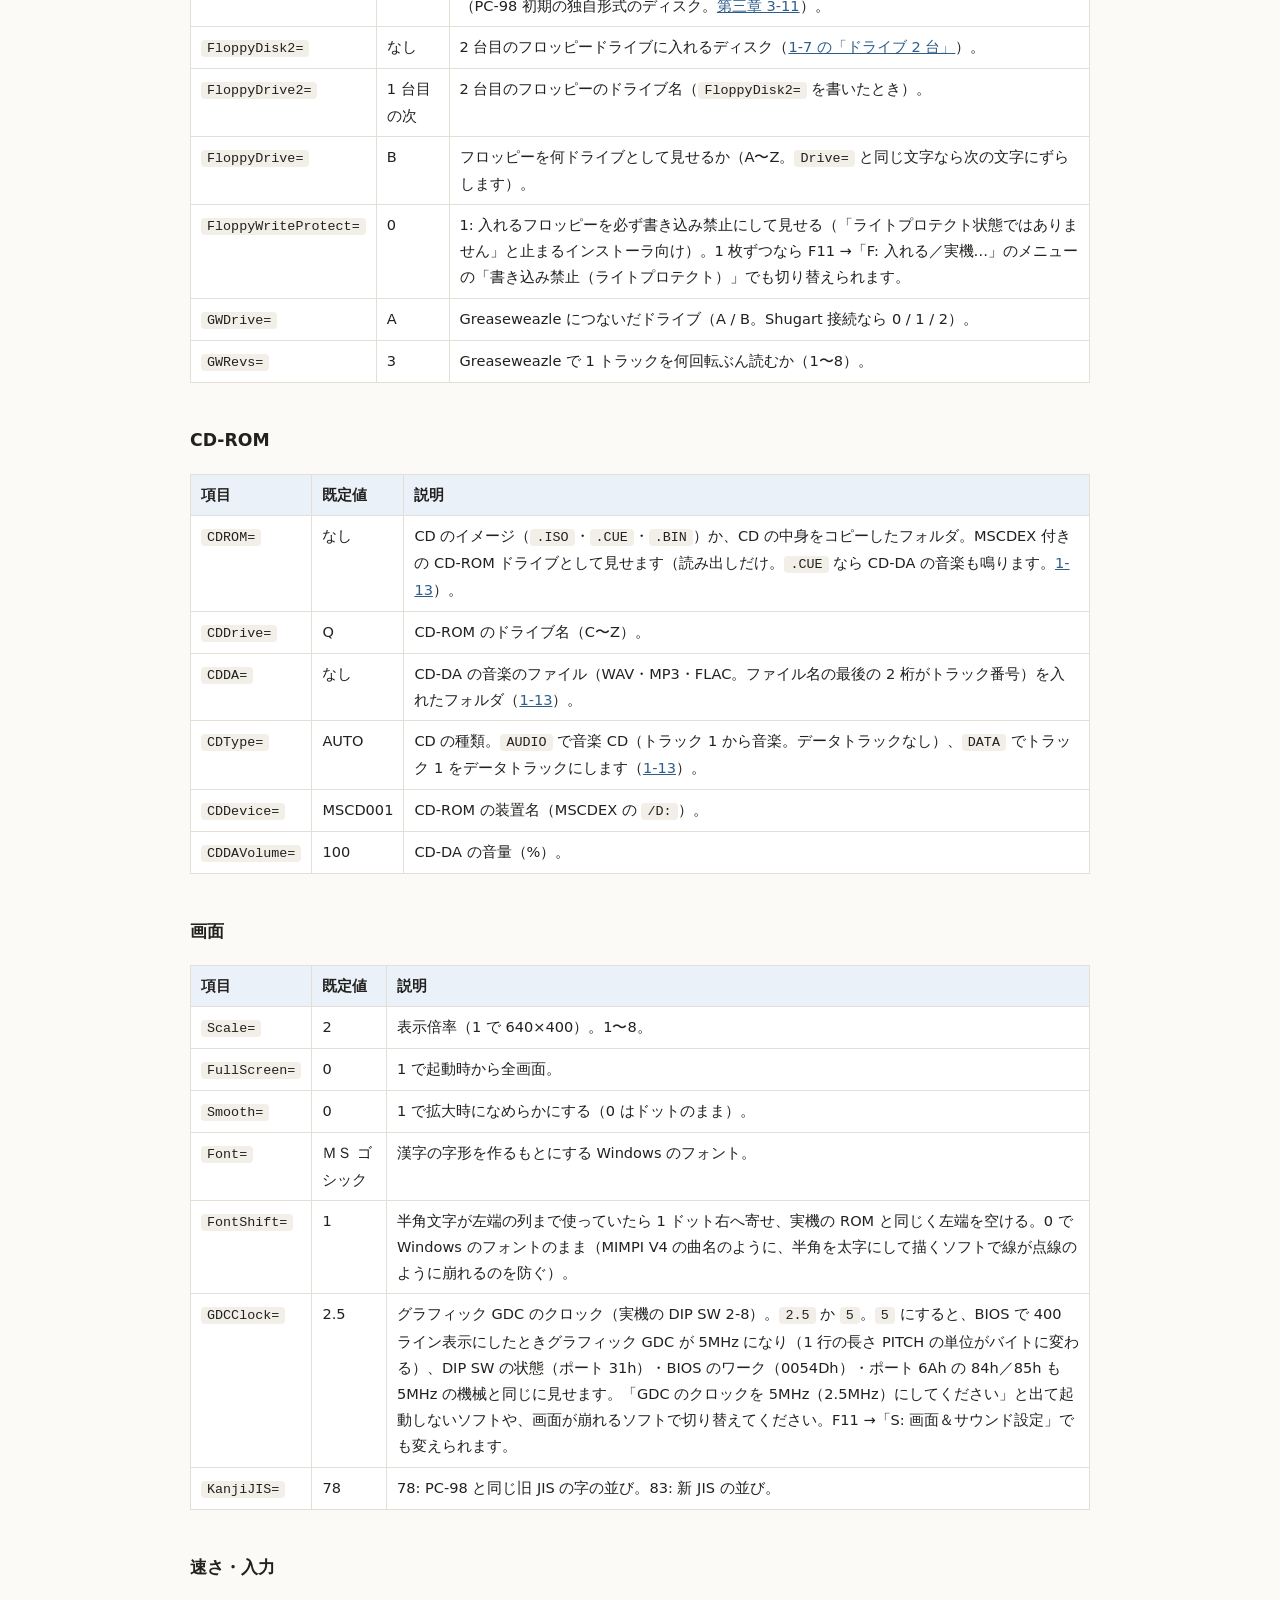
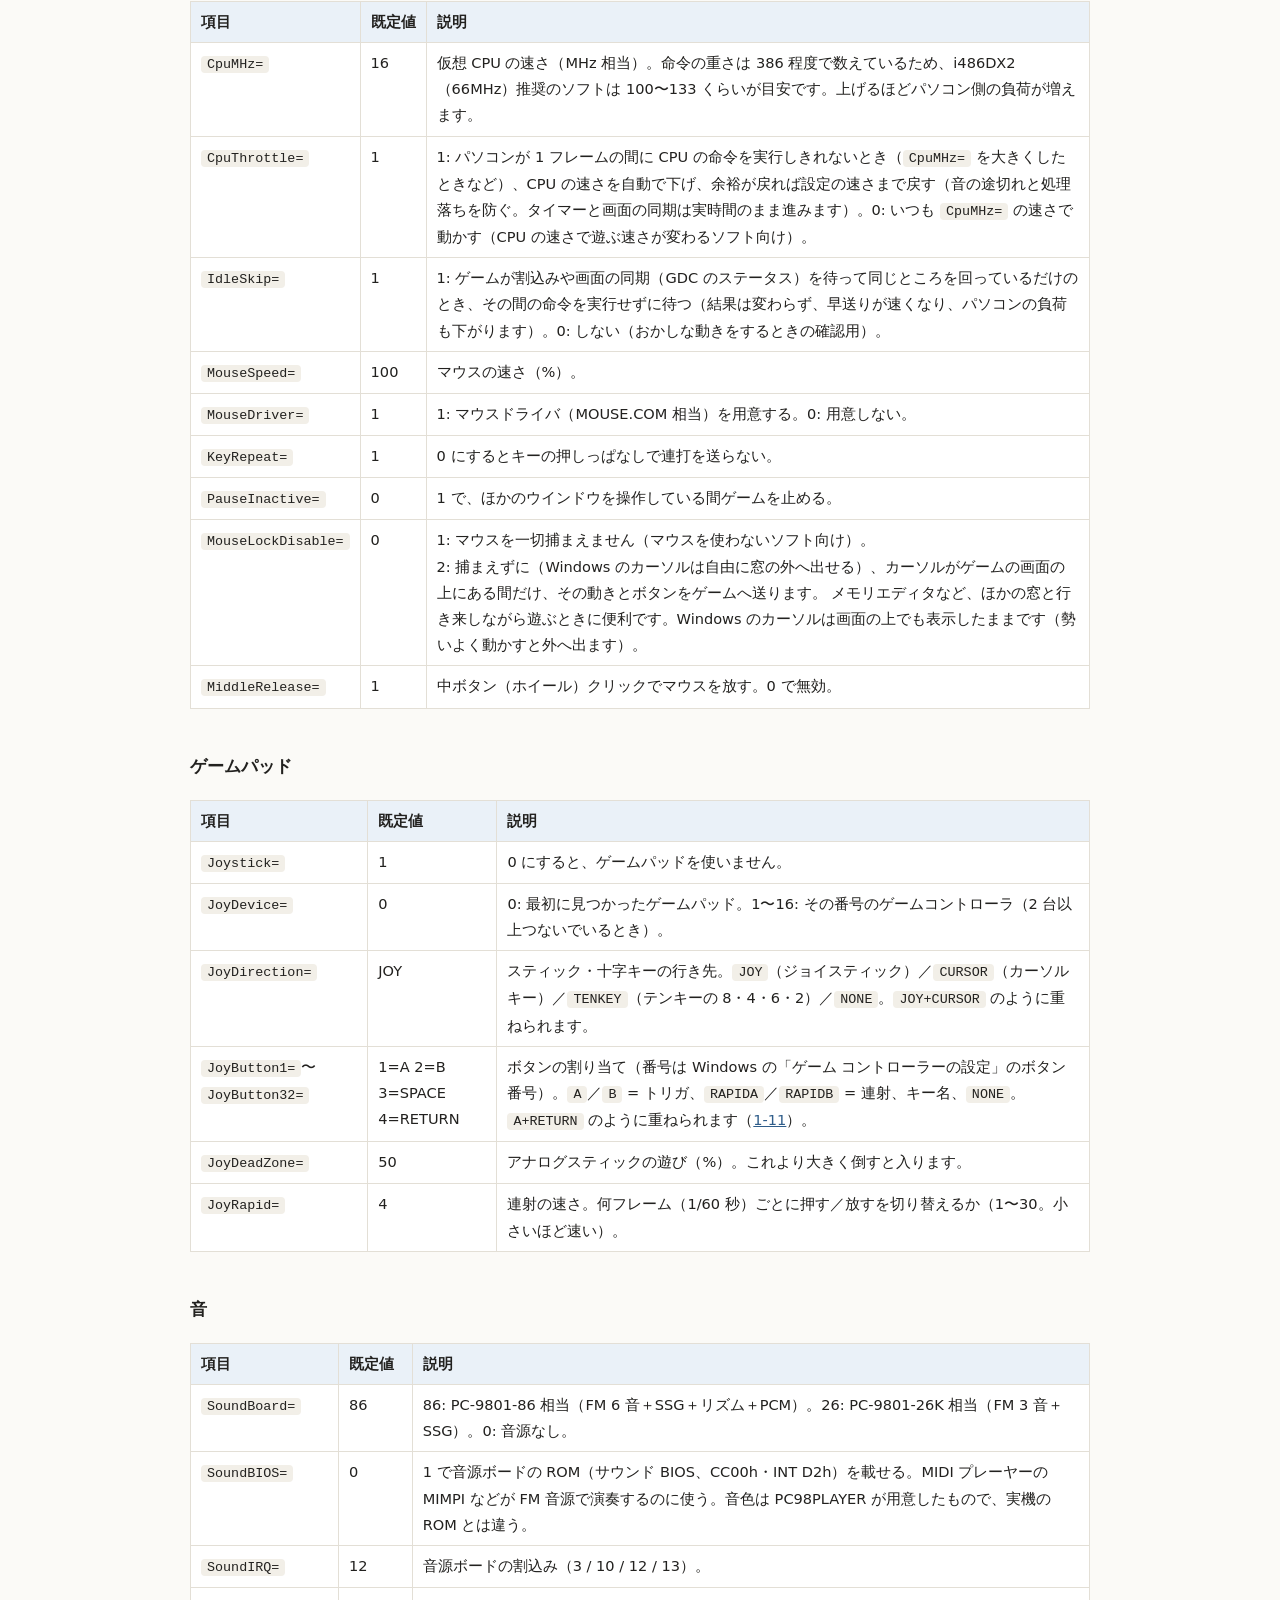
==== commit 04de9915: "Ver.261105" ====
--- a/manual/ch1.html
+++ b/manual/ch1.html
@@ -355,6 +355,7 @@
 <table>
   <tr><th>項目</th><th>既定値</th><th>説明</th></tr>
   <tr><td><code>CpuMHz=</code></td><td>16</td><td>仮想 CPU の速さ（MHz 相当）。命令の重さは 386 程度で数えているため、i486DX2（66MHz）推奨のソフトは 100〜133 くらいが目安です。上げるほどパソコン側の負荷が増えます。</td></tr>
+  <tr><td><code>CpuThrottle=</code></td><td>1</td><td>1: パソコンが 1 フレームの間に CPU の命令を実行しきれないとき（<code>CpuMHz=</code> を大きくしたときなど）、CPU の速さを自動で下げ、余裕が戻れば設定の速さまで戻す（音の途切れと処理落ちを防ぐ。タイマーと画面の同期は実時間のまま進みます）。0: いつも <code>CpuMHz=</code> の速さで動かす（CPU の速さで遊ぶ速さが変わるソフト向け）。</td></tr>
   <tr><td><code>IdleSkip=</code></td><td>1</td><td>1: ゲームが割込みや画面の同期（GDC のステータス）を待って同じところを回っているだけのとき、その間の命令を実行せずに待つ（結果は変わらず、早送りが速くなり、パソコンの負荷も下がります）。0: しない（おかしな動きをするときの確認用）。</td></tr>
   <tr><td><code>MouseSpeed=</code></td><td>100</td><td>マウスの速さ（%）。</td></tr>
   <tr><td><code>MouseDriver=</code></td><td>1</td><td>1: マウスドライバ（MOUSE.COM 相当）を用意する。0: 用意しない。</td></tr>
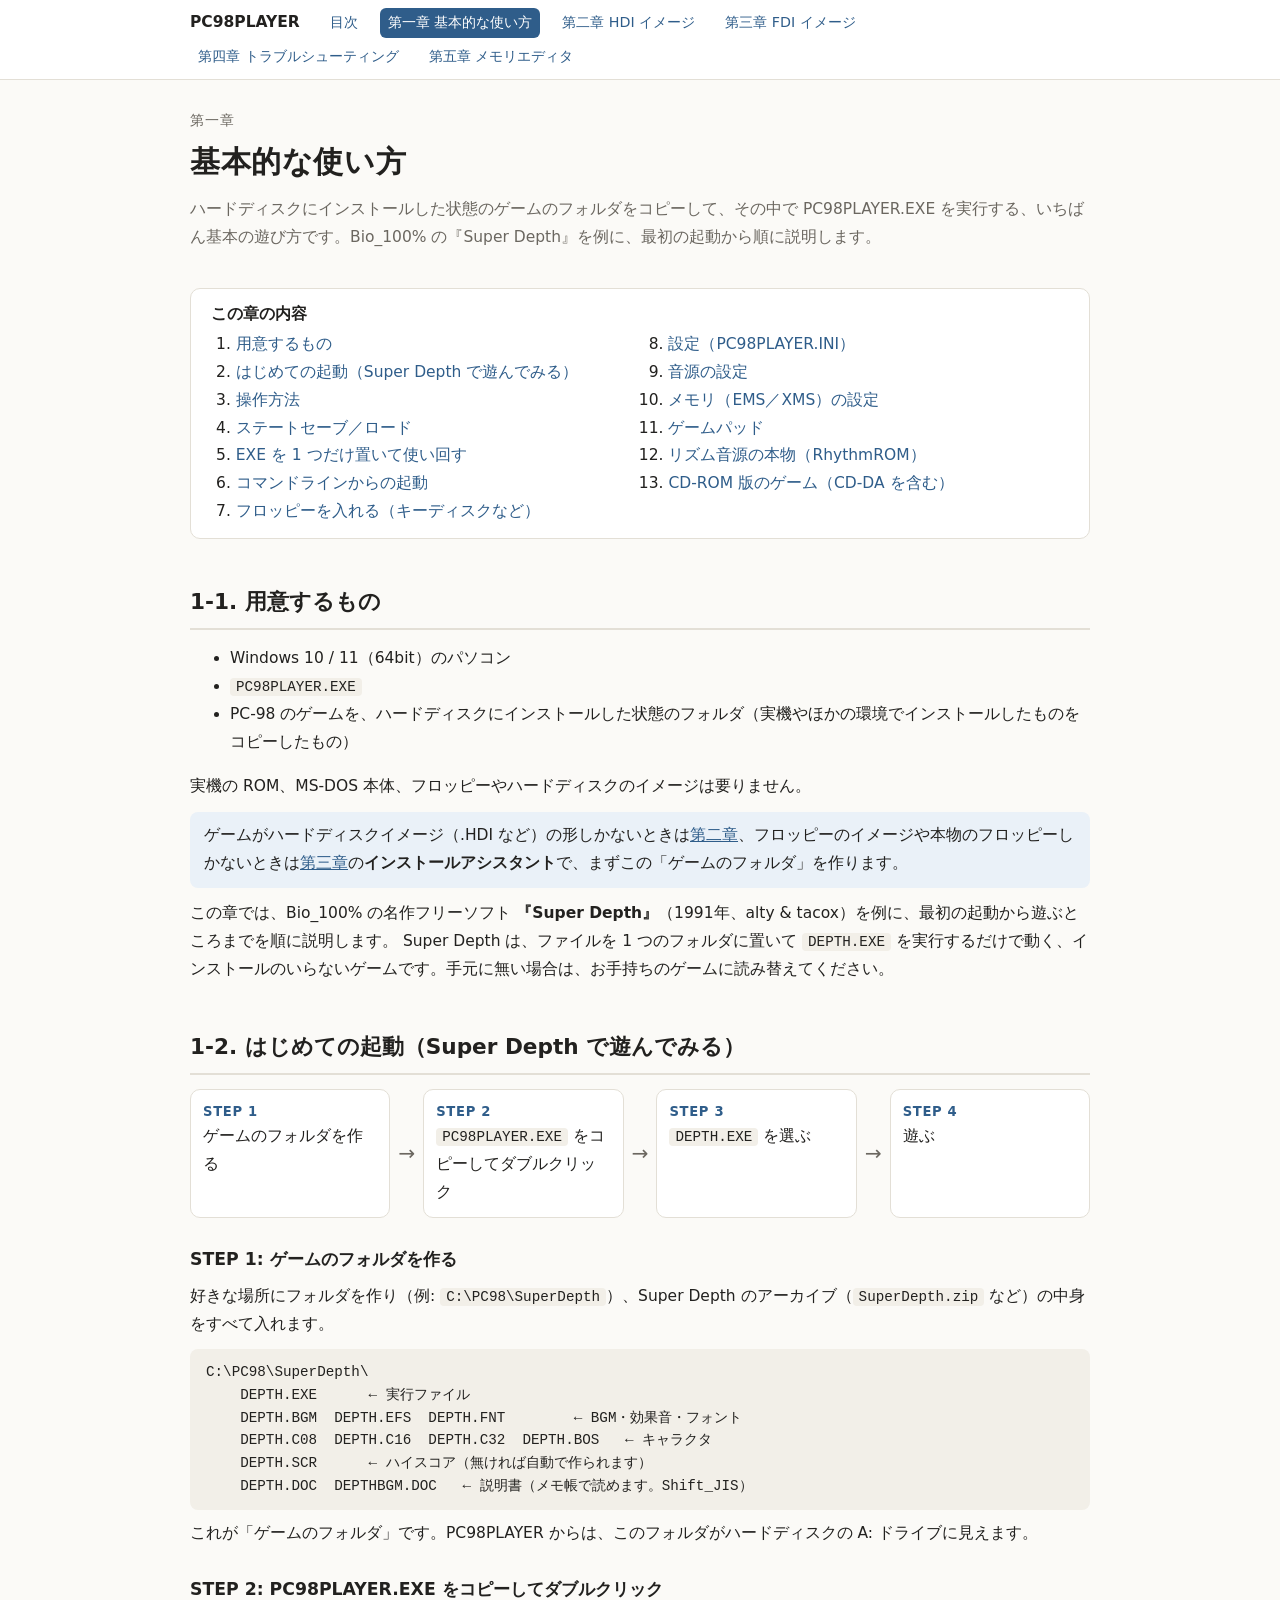
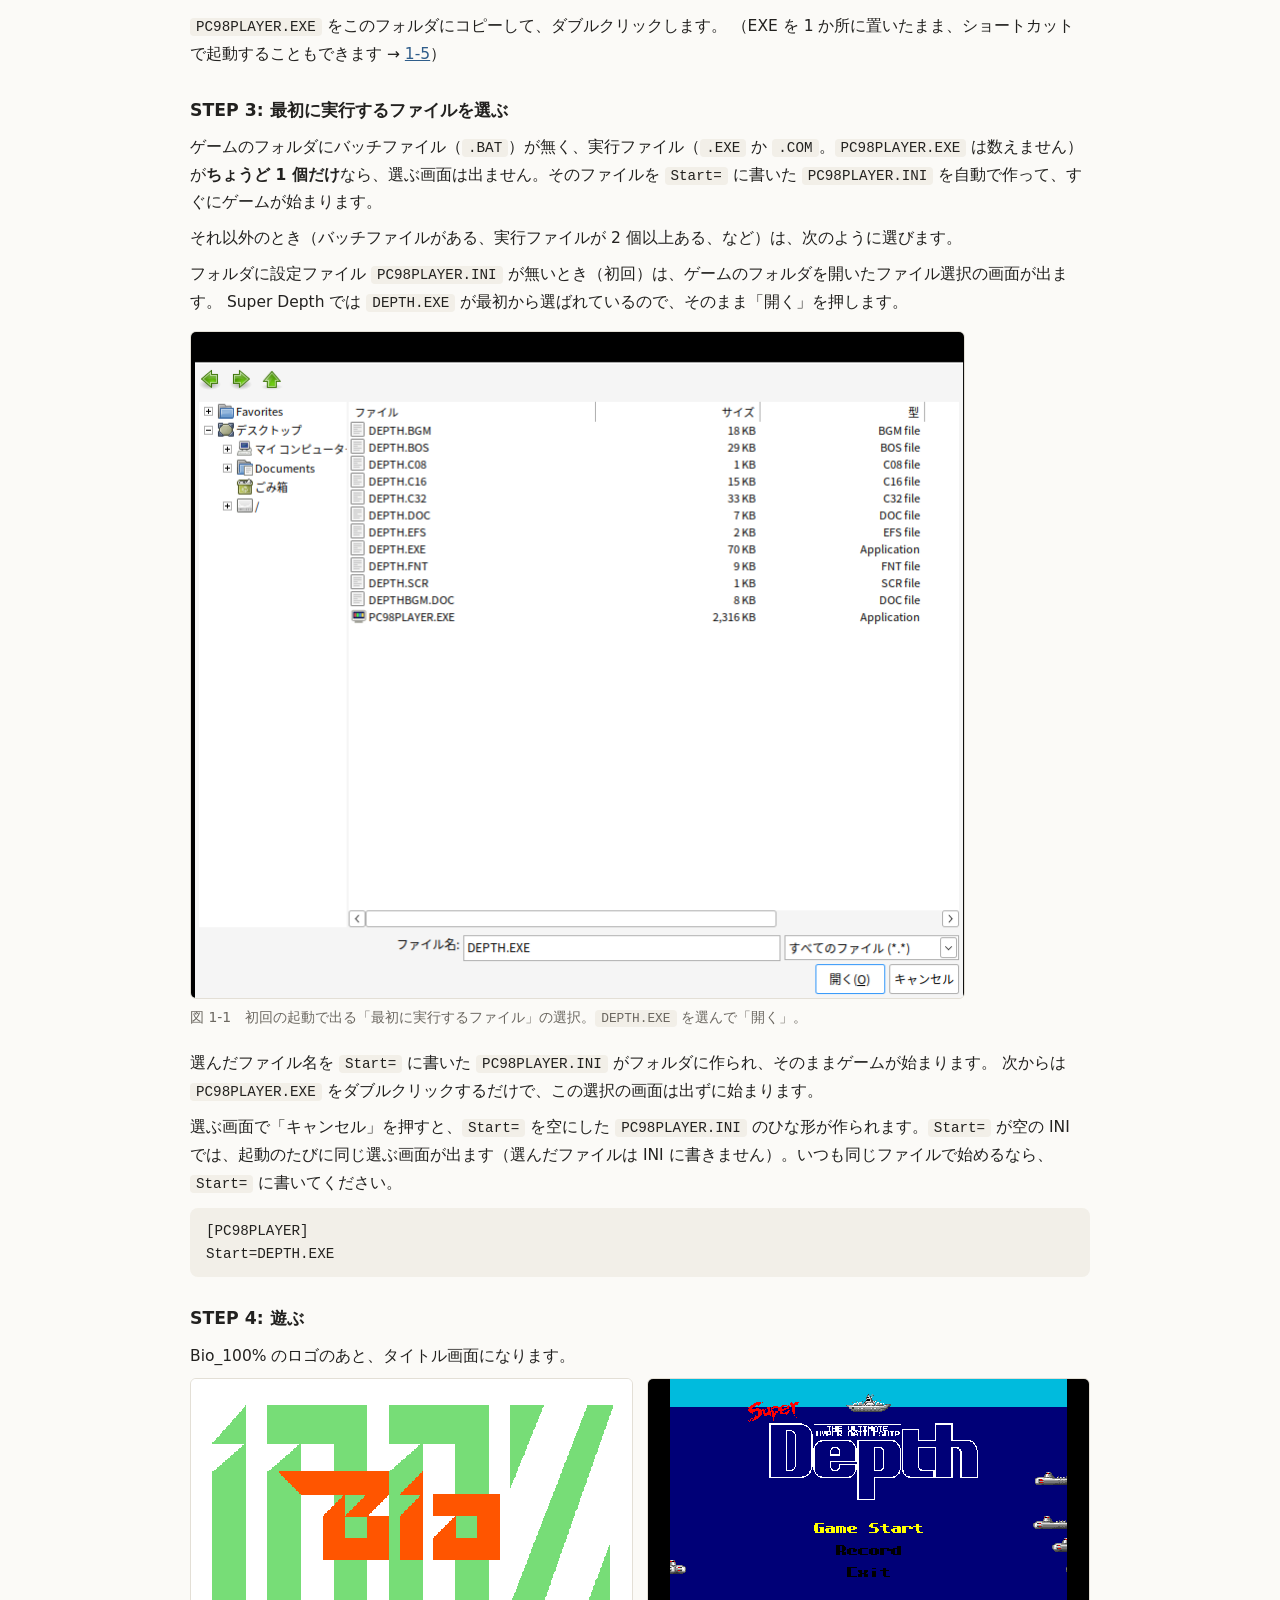
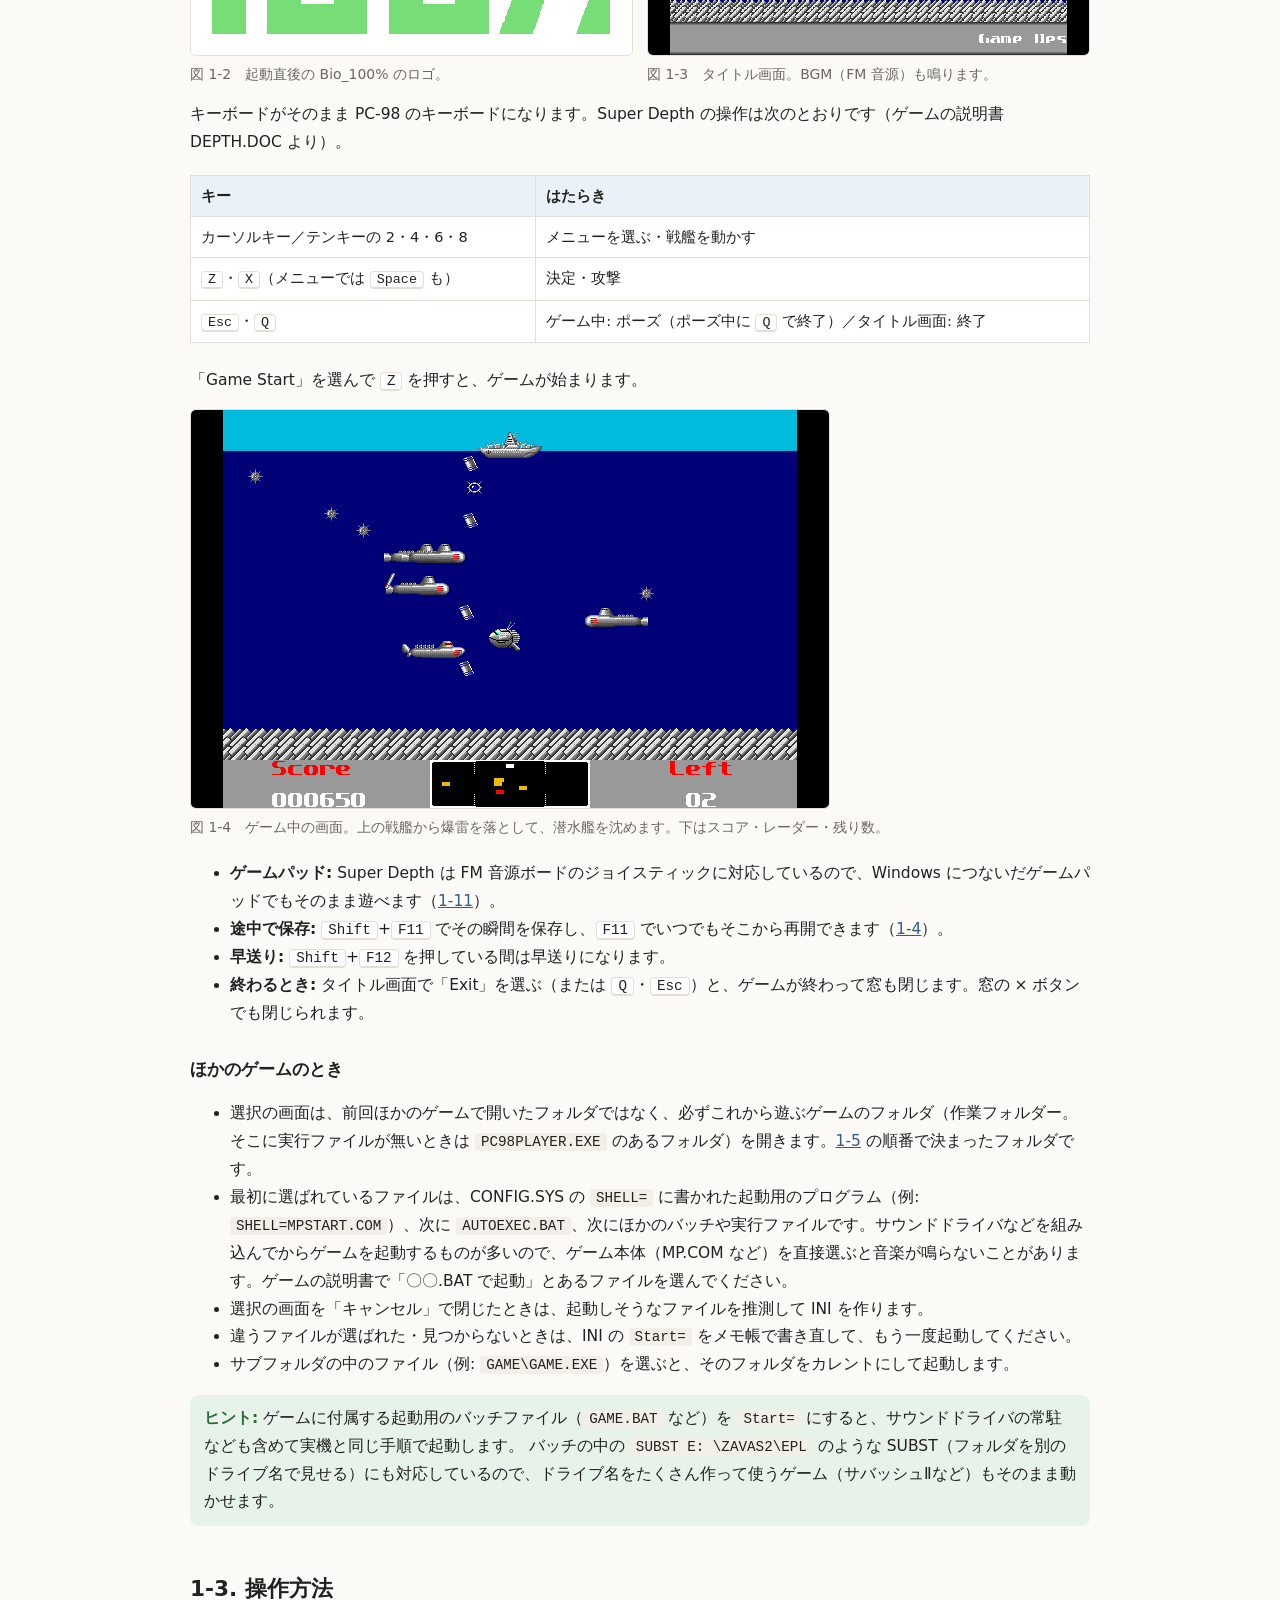
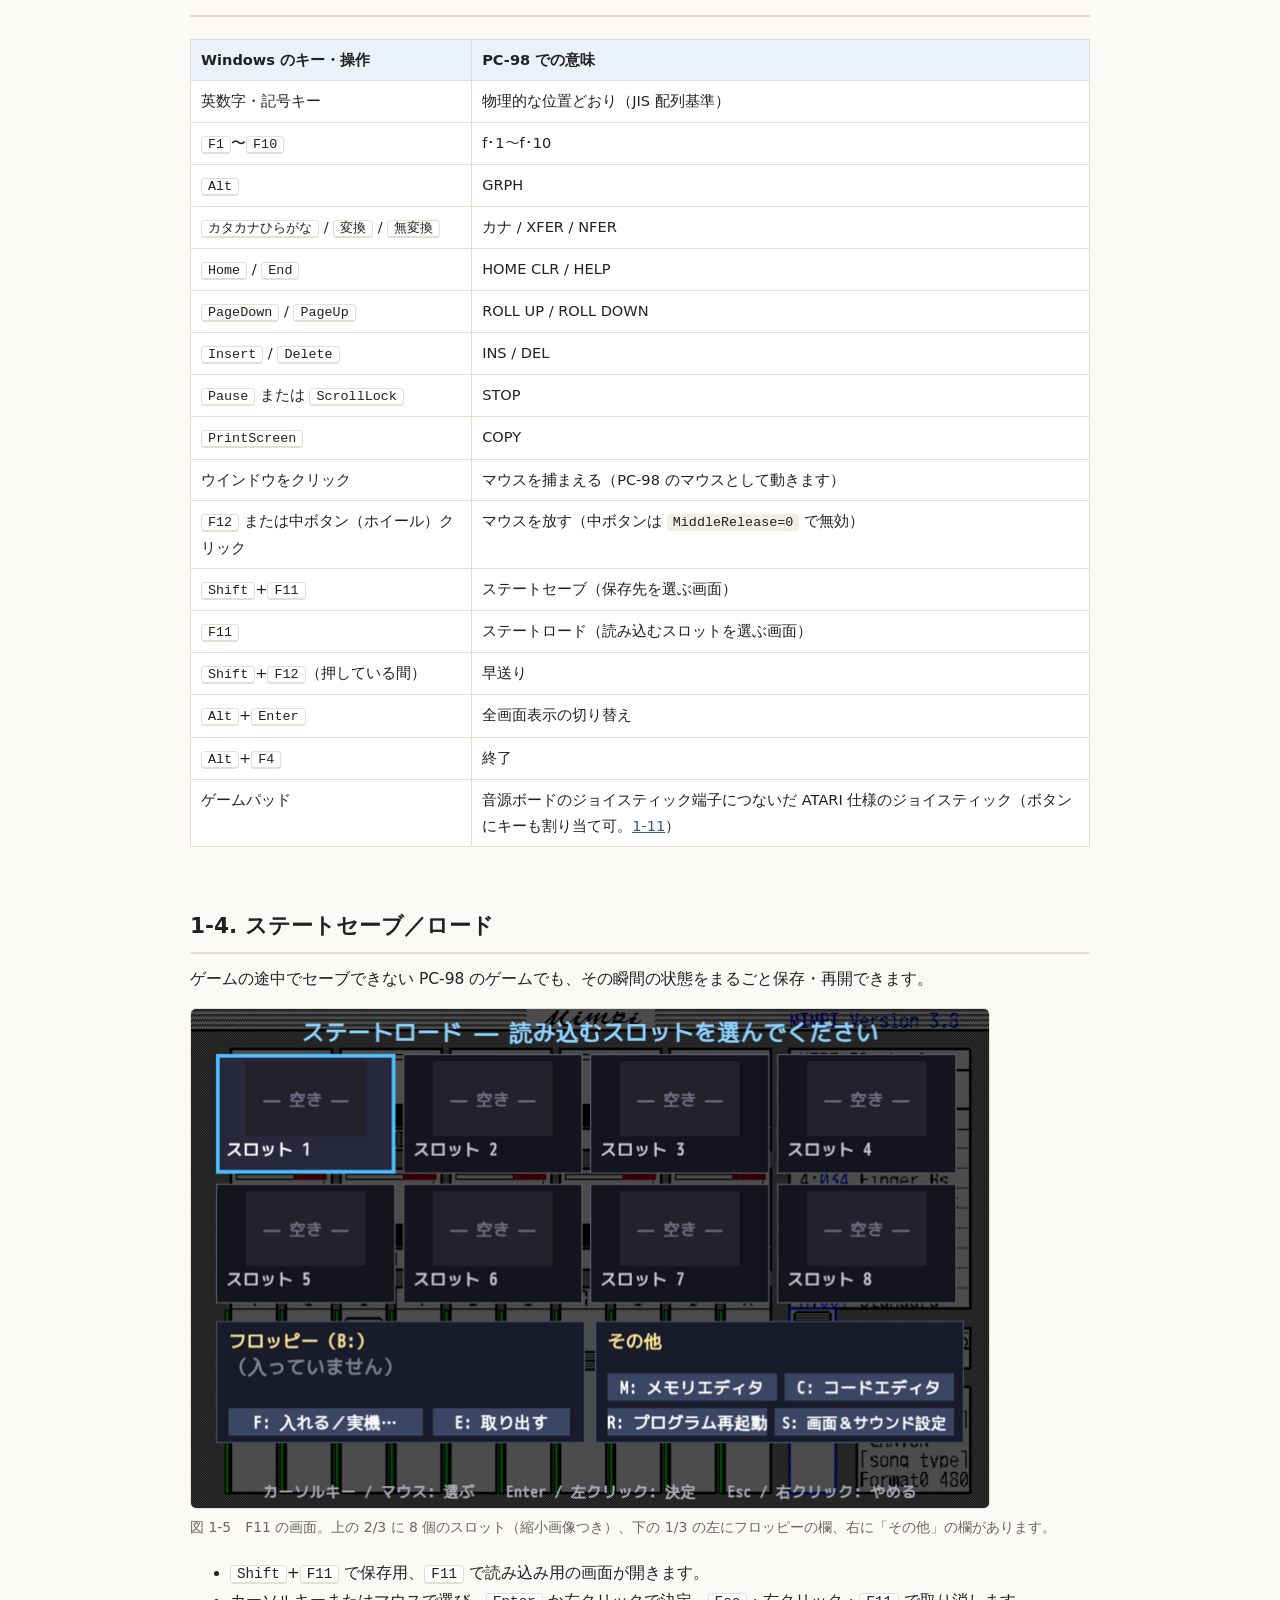
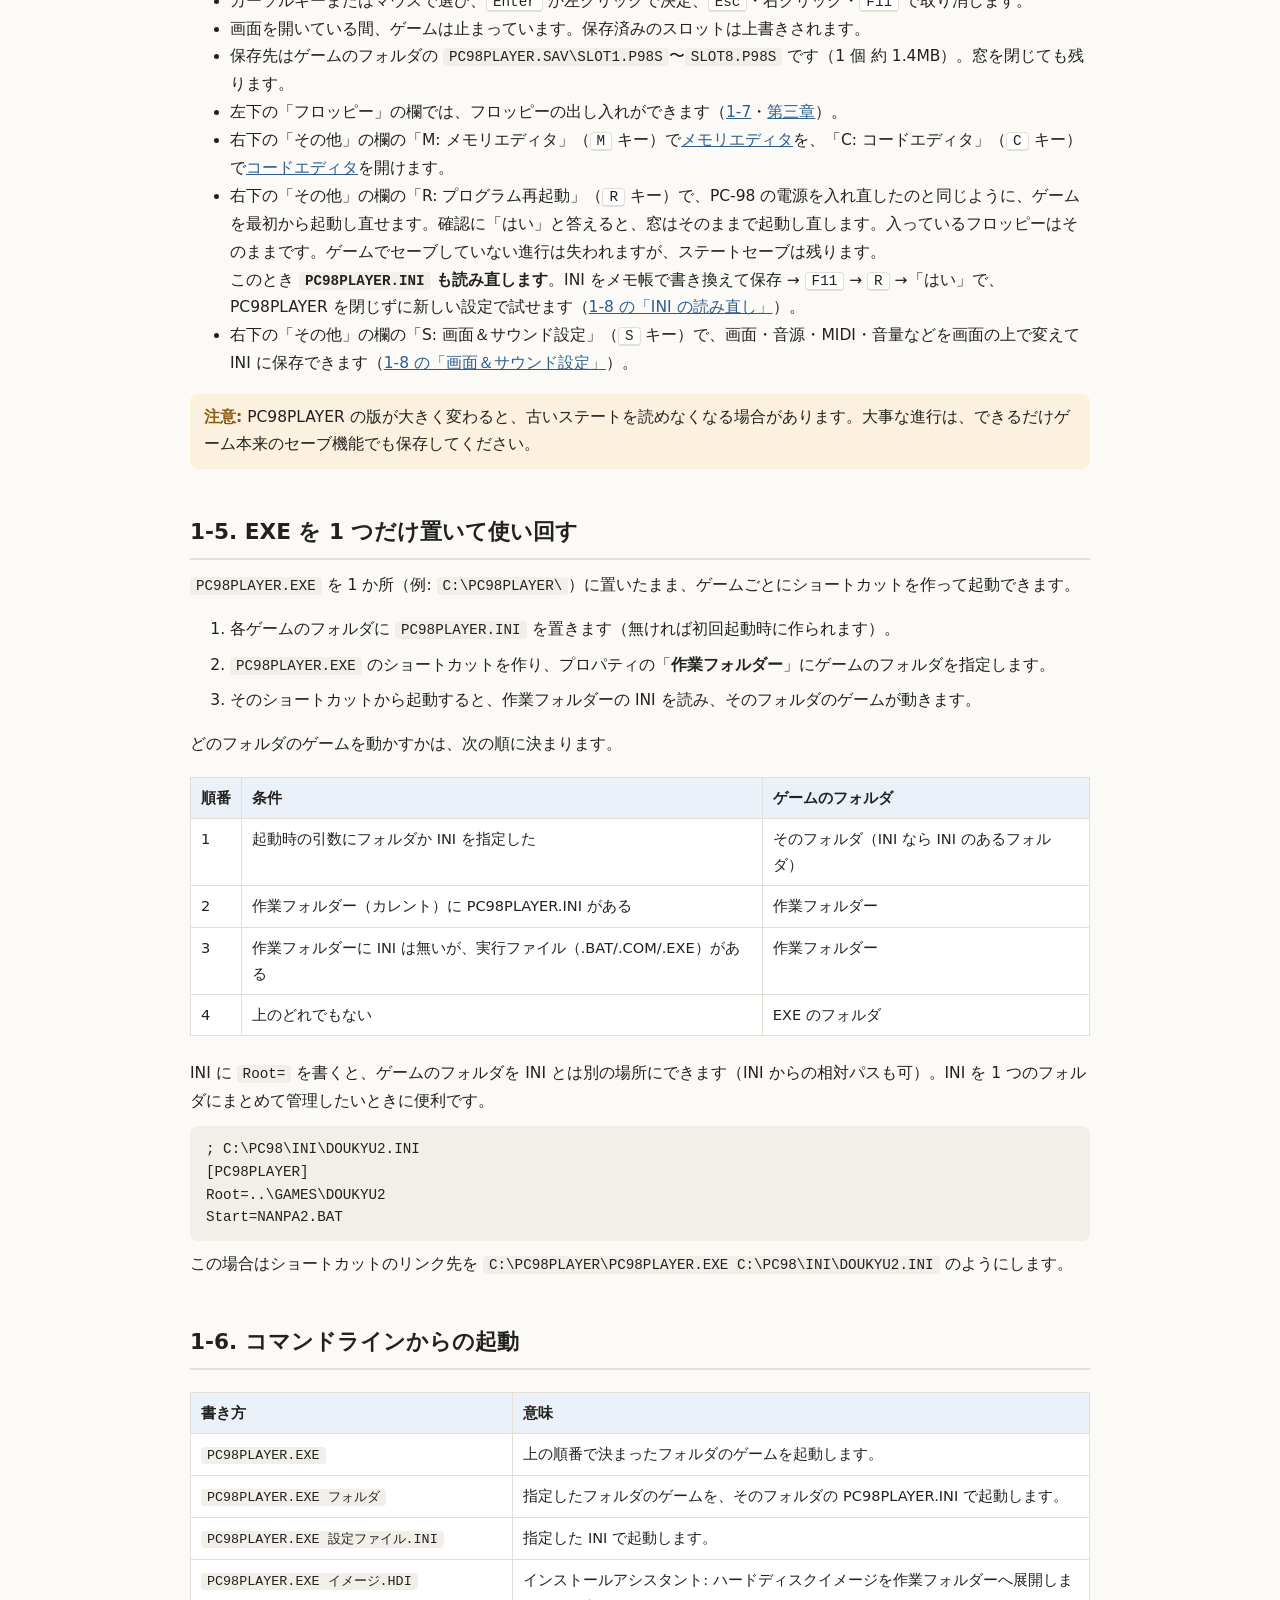
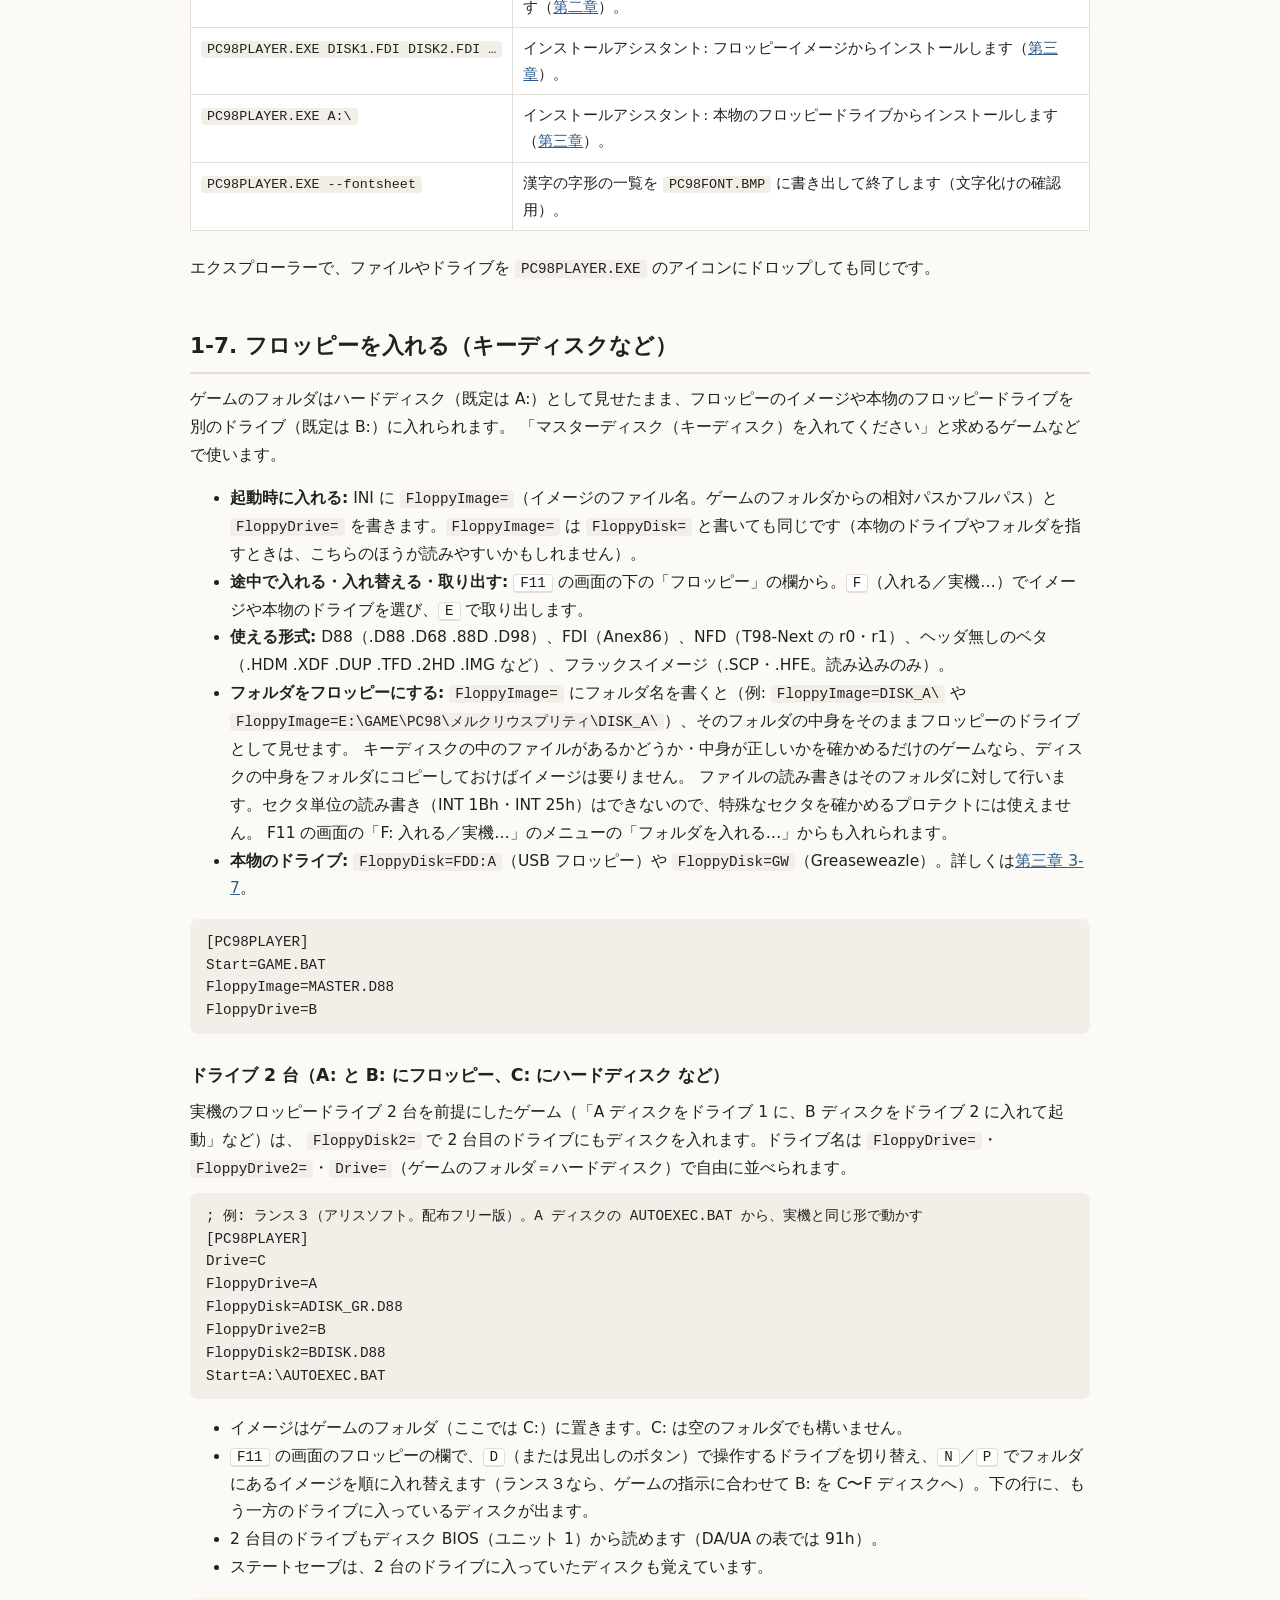
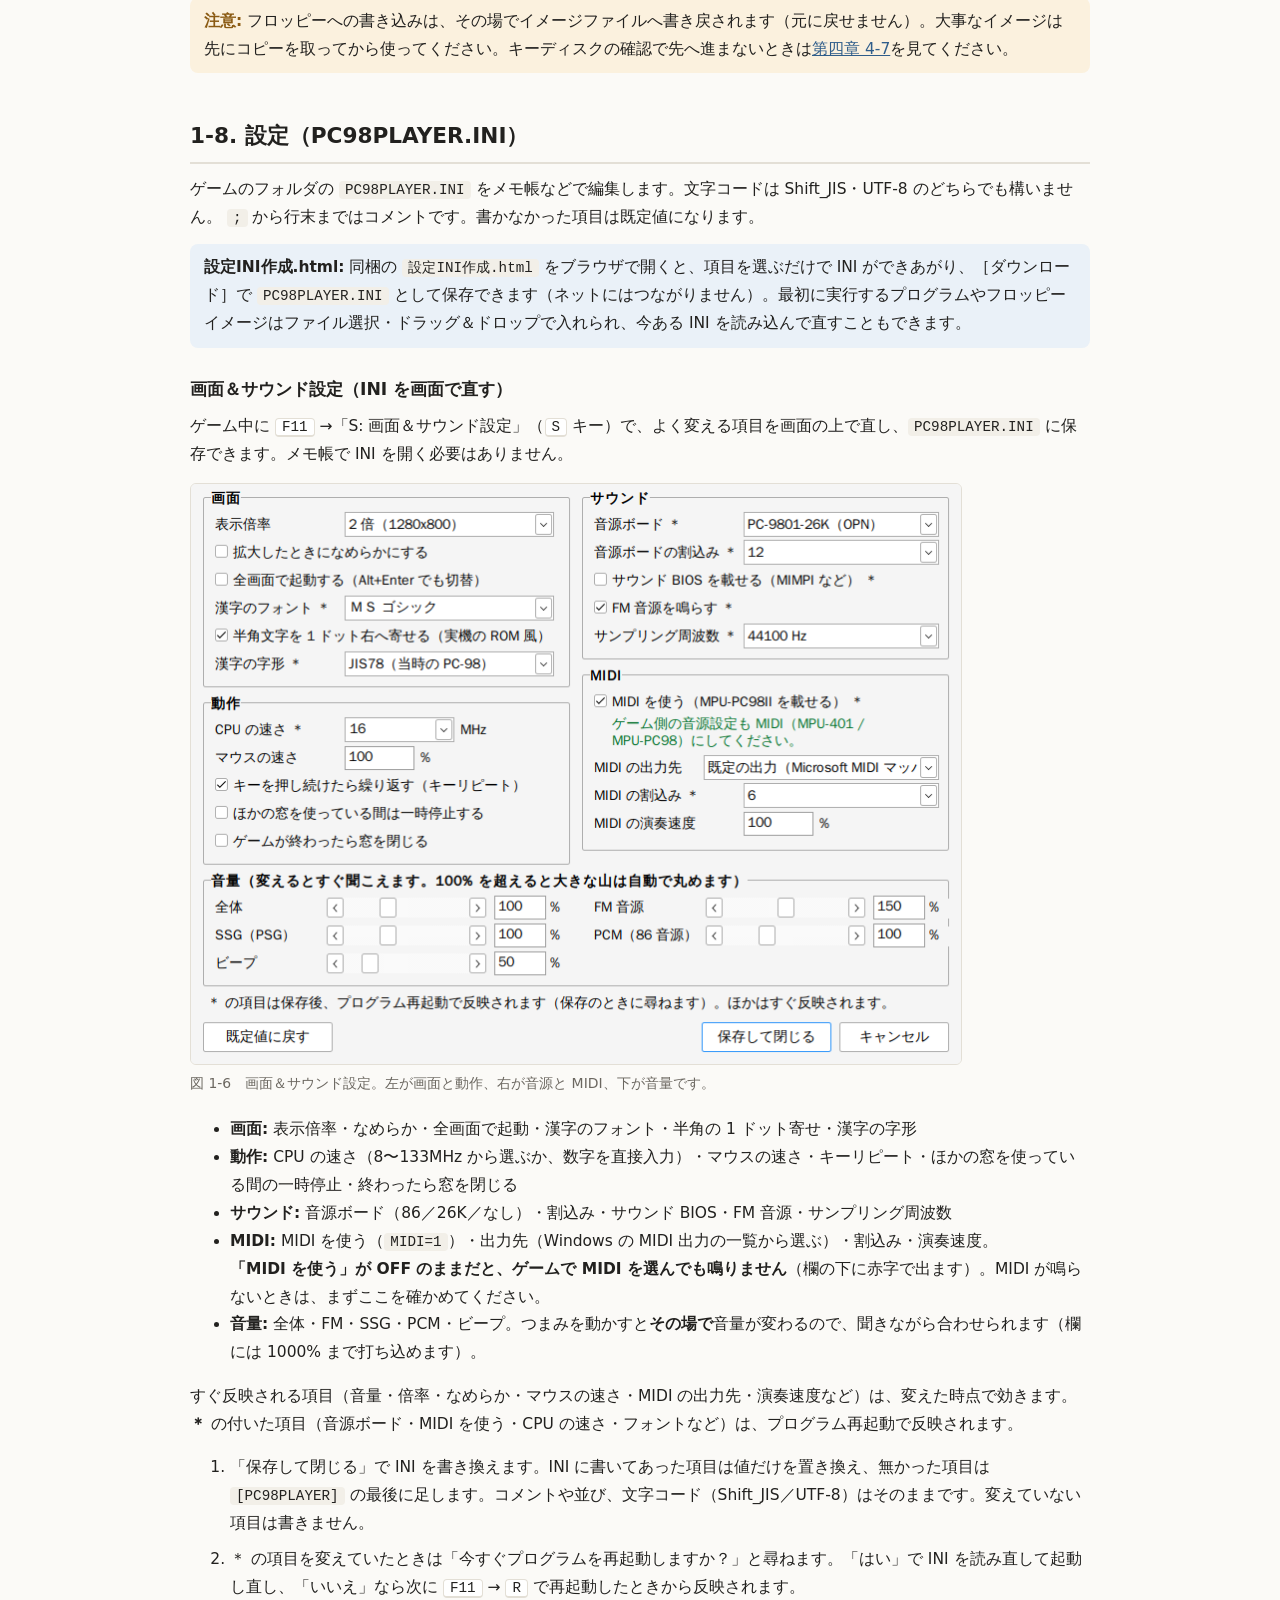
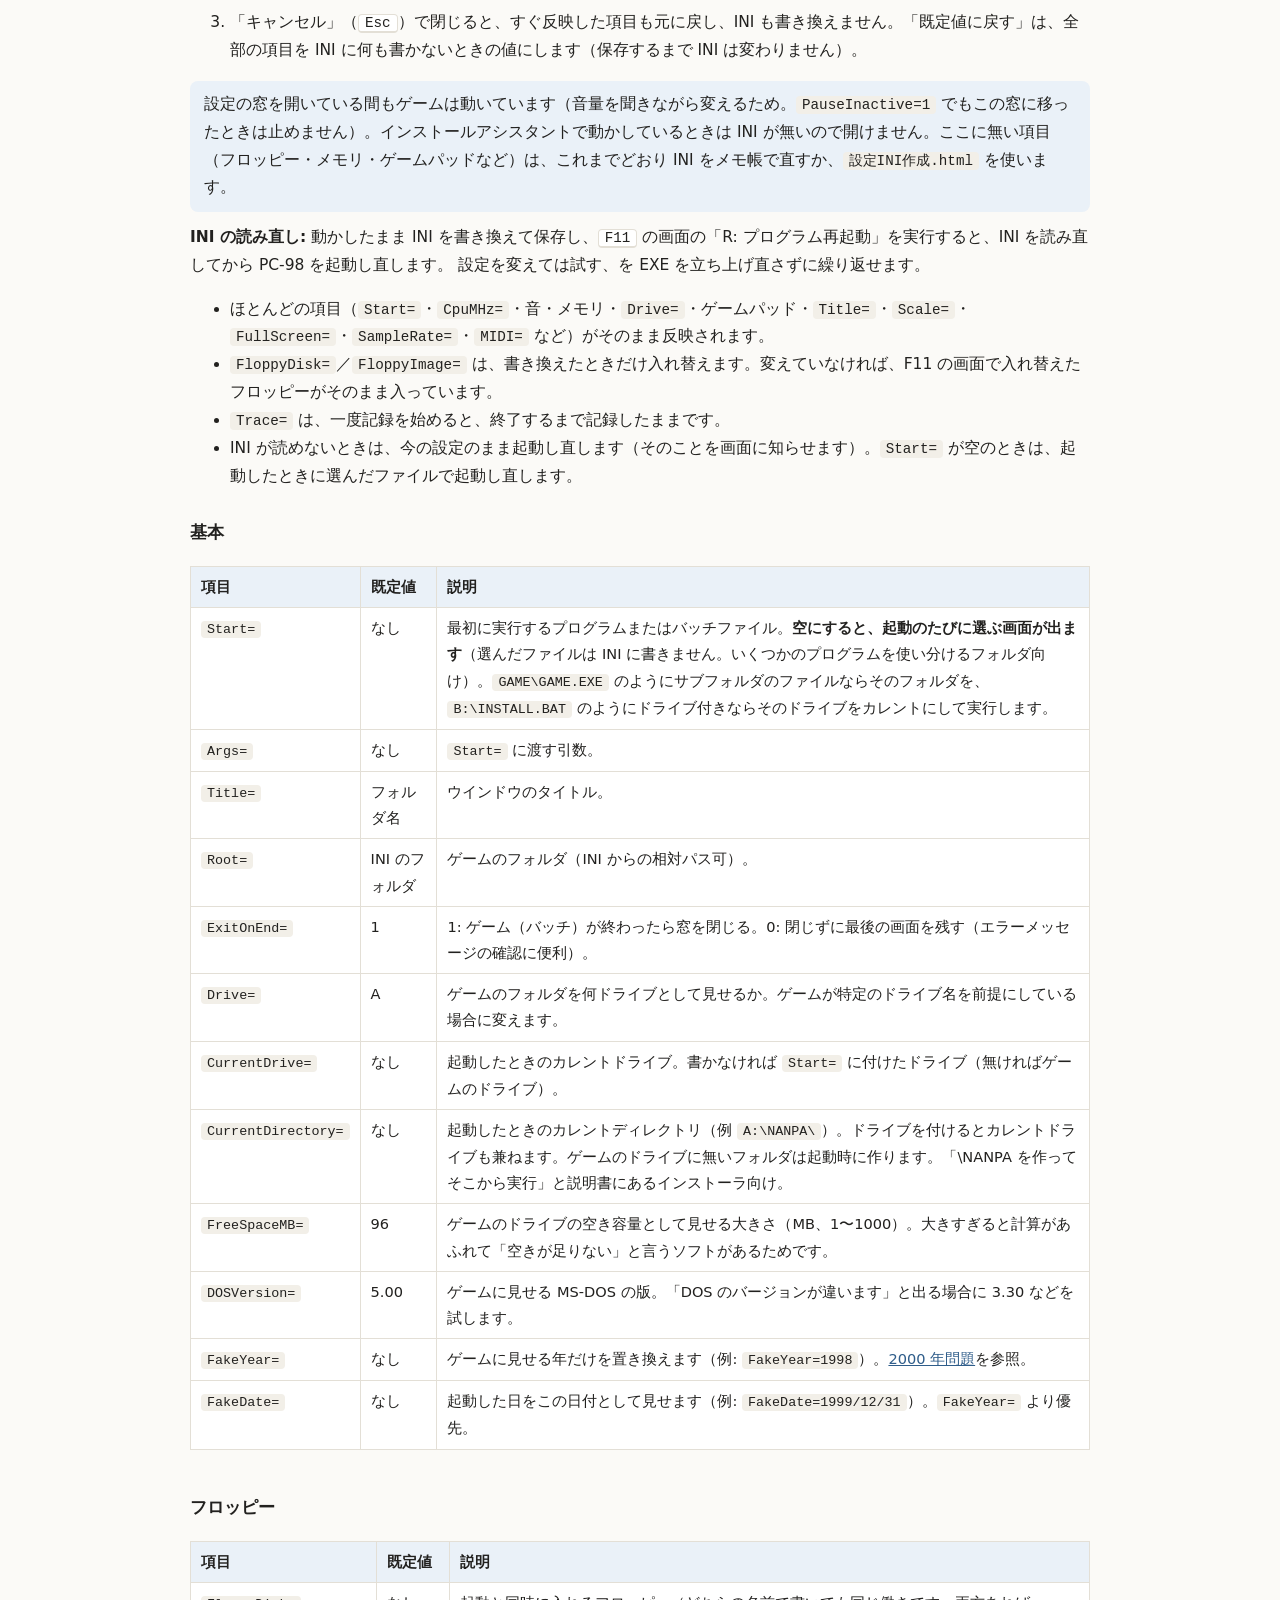
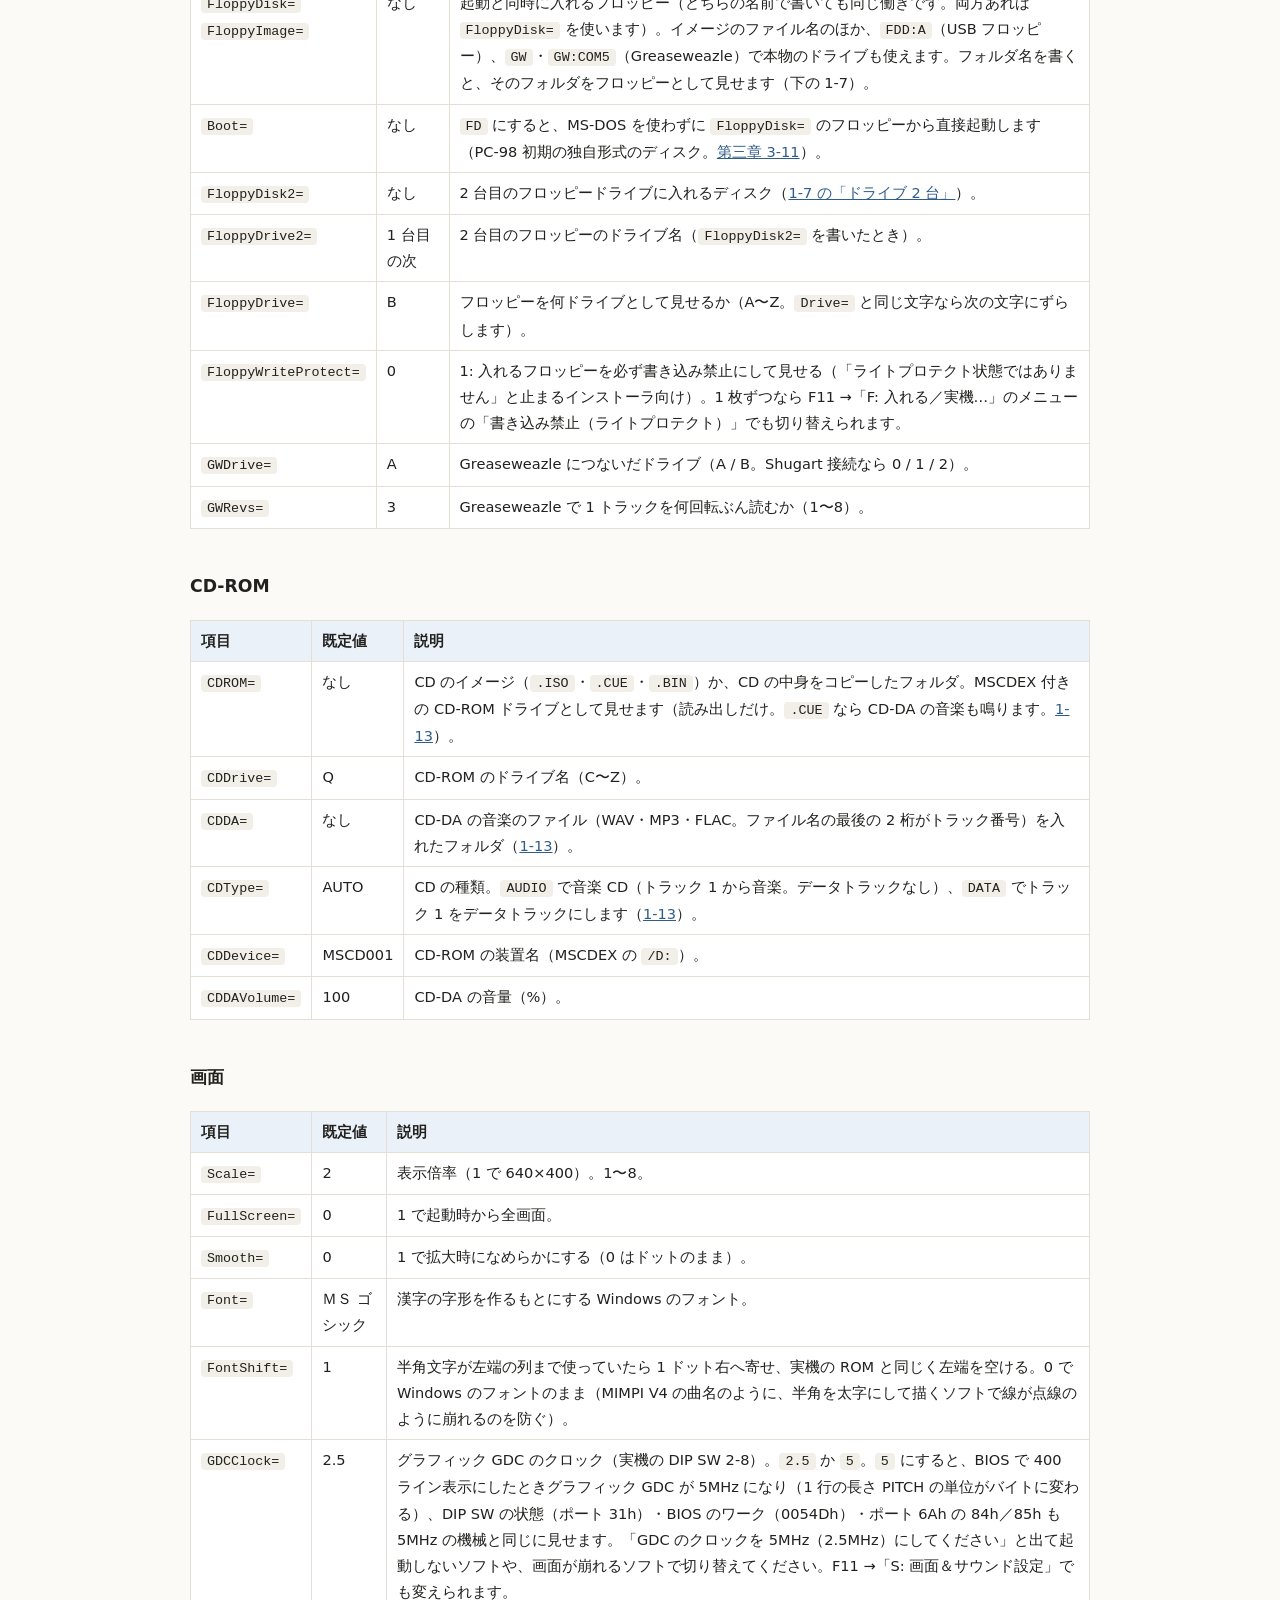
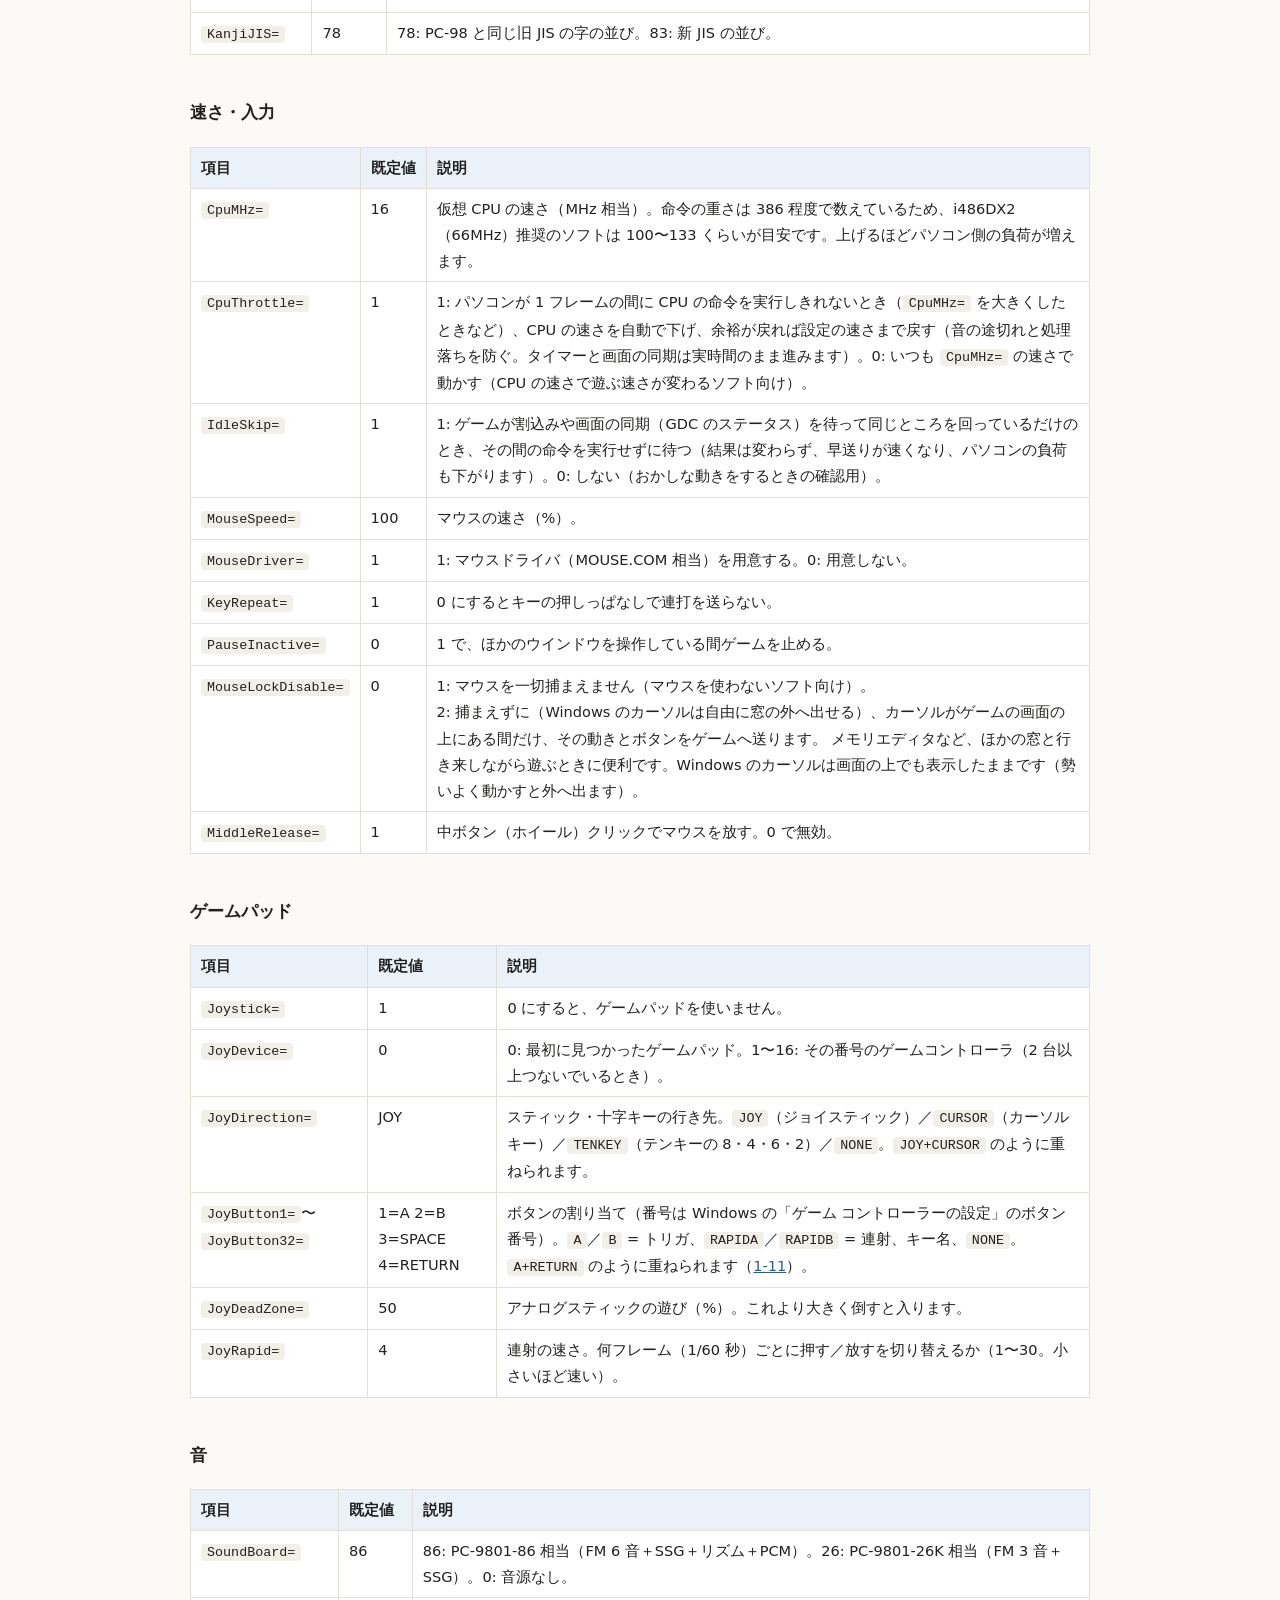
==== commit 47dc5e58: "Ver.261118" ====
--- a/manual/ch1.html
+++ b/manual/ch1.html
@@ -90,6 +90,7 @@
 </figure>
 <p>選んだファイル名を <code>Start=</code> に書いた <code>PC98PLAYER.INI</code> がフォルダに作られ、そのままゲームが始まります。
 次からは <code>PC98PLAYER.EXE</code> をダブルクリックするだけで、この選択の画面は出ずに始まります。</p>
+<p>選ぶ画面で「キャンセル」を押すと、<code>Start=</code> を空にした <code>PC98PLAYER.INI</code> のひな形が作られます。<code>Start=</code> が空の INI では、起動のたびに同じ選ぶ画面が出ます（選んだファイルは INI に書きません）。いつも同じファイルで始めるなら、<code>Start=</code> に書いてください。</p>
 <pre>[PC98PLAYER]
 Start=DEPTH.EXE</pre>
 
@@ -286,14 +287,14 @@
   <li>ほとんどの項目（<code>Start=</code>・<code>CpuMHz=</code>・音・メモリ・<code>Drive=</code>・ゲームパッド・<code>Title=</code>・<code>Scale=</code>・<code>FullScreen=</code>・<code>SampleRate=</code>・<code>MIDI=</code> など）がそのまま反映されます。</li>
   <li><code>FloppyDisk=</code>／<code>FloppyImage=</code> は、書き換えたときだけ入れ替えます。変えていなければ、F11 の画面で入れ替えたフロッピーがそのまま入っています。</li>
   <li><code>Trace=</code> は、一度記録を始めると、終了するまで記録したままです。</li>
-  <li>INI が読めない・<code>Start=</code> が空、などのときは、今の設定のまま起動し直します（そのことを画面に知らせます）。</li>
+  <li>INI が読めないときは、今の設定のまま起動し直します（そのことを画面に知らせます）。<code>Start=</code> が空のときは、起動したときに選んだファイルで起動し直します。</li>
 </ul>
 
 <h3>基本</h3>
 <div class="tablewrap">
 <table>
   <tr><th>項目</th><th>既定値</th><th>説明</th></tr>
-  <tr><td><code>Start=</code></td><td>（必須）</td><td>最初に実行するプログラムまたはバッチファイル。<code>GAME\GAME.EXE</code> のようにサブフォルダのファイルならそのフォルダを、<code>B:\INSTALL.BAT</code> のようにドライブ付きならそのドライブをカレントにして実行します。</td></tr>
+  <tr><td><code>Start=</code></td><td>なし</td><td>最初に実行するプログラムまたはバッチファイル。<strong>空にすると、起動のたびに選ぶ画面が出ます</strong>（選んだファイルは INI に書きません。いくつかのプログラムを使い分けるフォルダ向け）。<code>GAME\GAME.EXE</code> のようにサブフォルダのファイルならそのフォルダを、<code>B:\INSTALL.BAT</code> のようにドライブ付きならそのドライブをカレントにして実行します。</td></tr>
   <tr><td><code>Args=</code></td><td>なし</td><td><code>Start=</code> に渡す引数。</td></tr>
   <tr><td><code>Title=</code></td><td>フォルダ名</td><td>ウインドウのタイトル。</td></tr>
   <tr><td><code>Root=</code></td><td>INI のフォルダ</td><td>ゲームのフォルダ（INI からの相対パス可）。</td></tr>
@@ -474,6 +475,7 @@
   <li>ポート 09A0h のモードの読み出し（番号を書いてから読む。0Ah = 256 色モードか、0Dh = VRAM を連結しているか、09h = GDC 5MHz か など）にも答えます。</li>
   <li>VRAM をプレーンとして描くモード（E0100h の bit0）にも対応しています。1 バイトが 8 ドットで、ROP（E0108h）・ビットマスク（E010Ch）・書き込み禁止のプレーン（E0104h）・色の比較（E010Ah・E0114h）・ずらし（E0112h）を使えます。</li>
   <li>BIOS の INT 18h AH=4Dh（CH=0 で 16 色、CH=1 で 256 色）にも答えます。</li>
+  <li>BIOS の INT 18h AH=30h／31h（画面モードの設定と読み出し。グラフィックの縦 200／400／480 ライン、テキストの行数、24kHz／31kHz）にも答えます。</li>
   <li>256 色が使えるのは PC-9821 として動かしているとき（<code>PC9821=1</code>）だけです。<code>PC9821=0</code> では、実機の PC-9801 と同じく 256 色に切り替わりません。INI に書いていないときは、ソフトが 256 色を使おうとしたところで尋ねます。</li>
   <li>1MB より上（F00000h～F7FFFFh）に VRAM 全体を見せる使い方（E0102h の bit0）にも対応しています。保護モードで VRAM を直接読み書きするソフト向けです。</li>
   <li>CD-ROM は、MSCDEX のほかに SCSI の CD ドライブ（ID 2、INT 1Bh）としても見せます。CD ドライブに直接 SCSI の命令を送るソフト（NEC の CD-ROM の命令で CD の音楽トラックを鳴らすものなど）も動きます。</li>
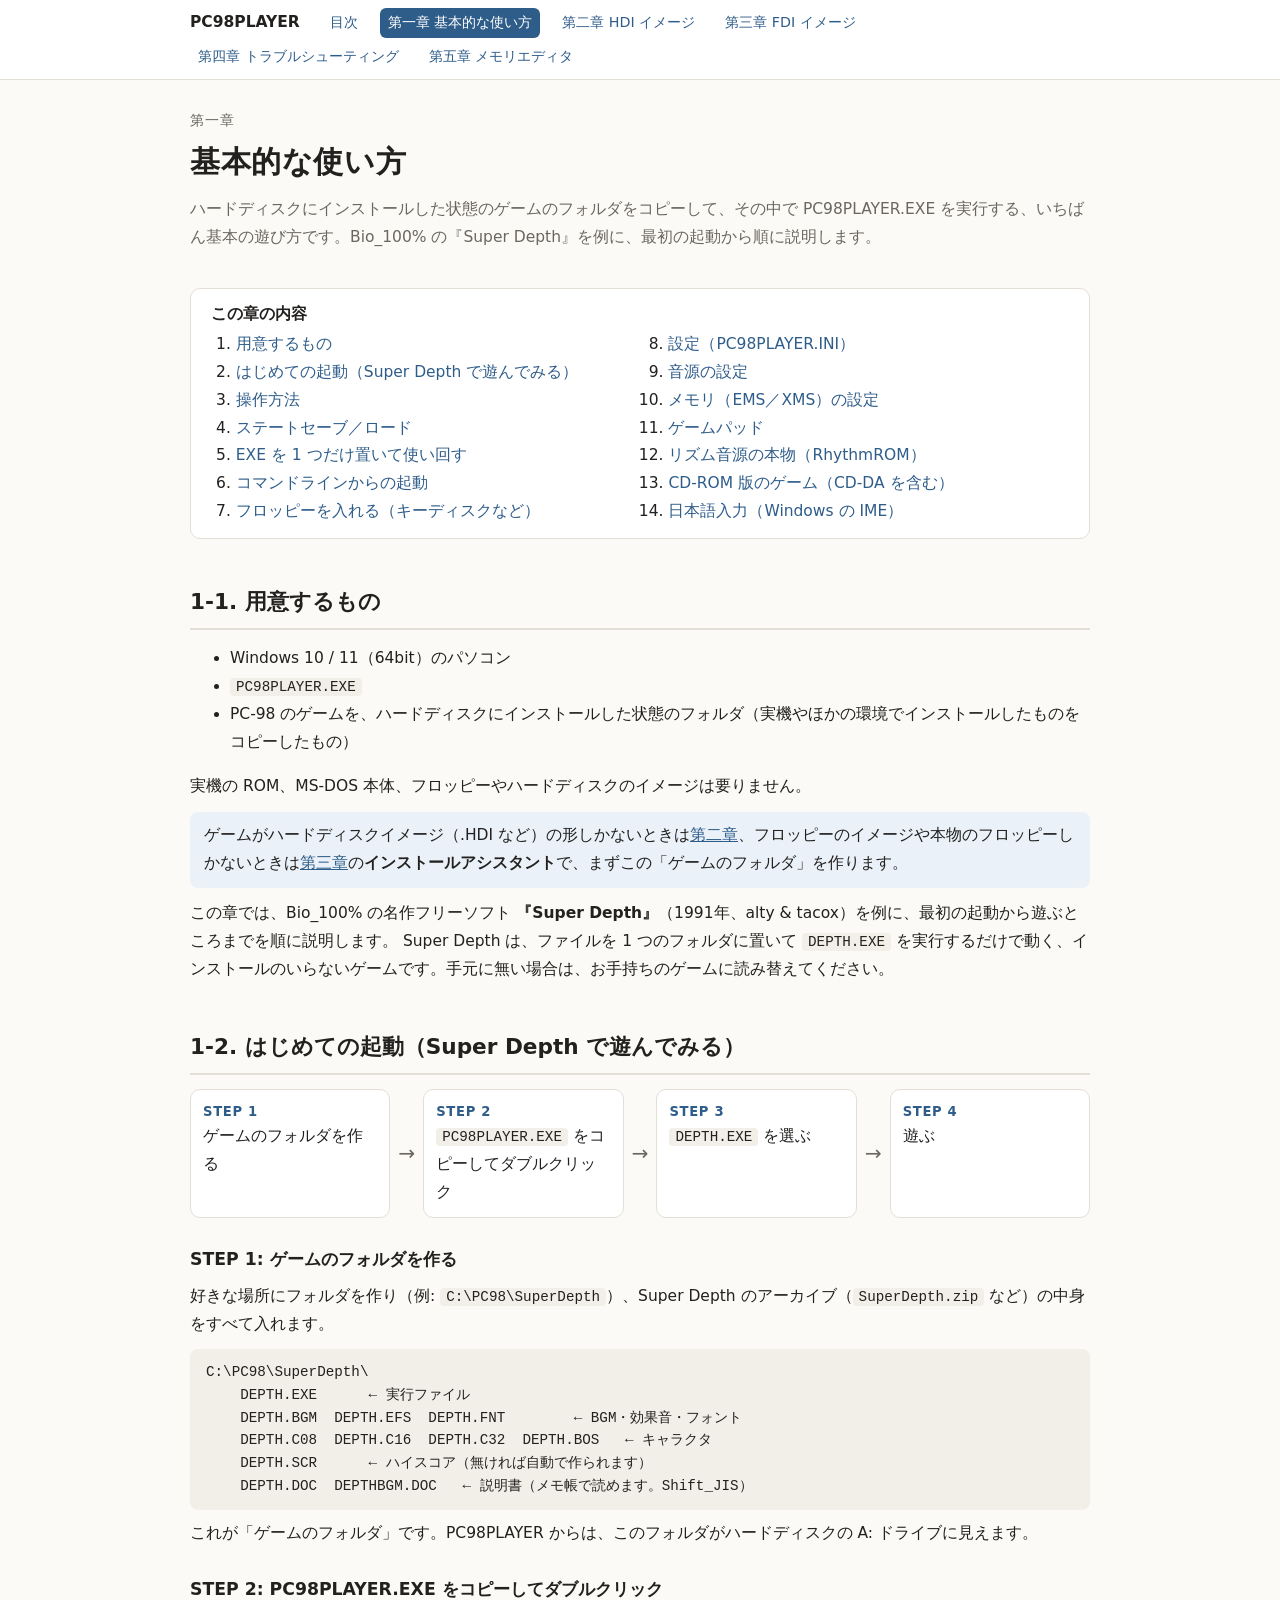
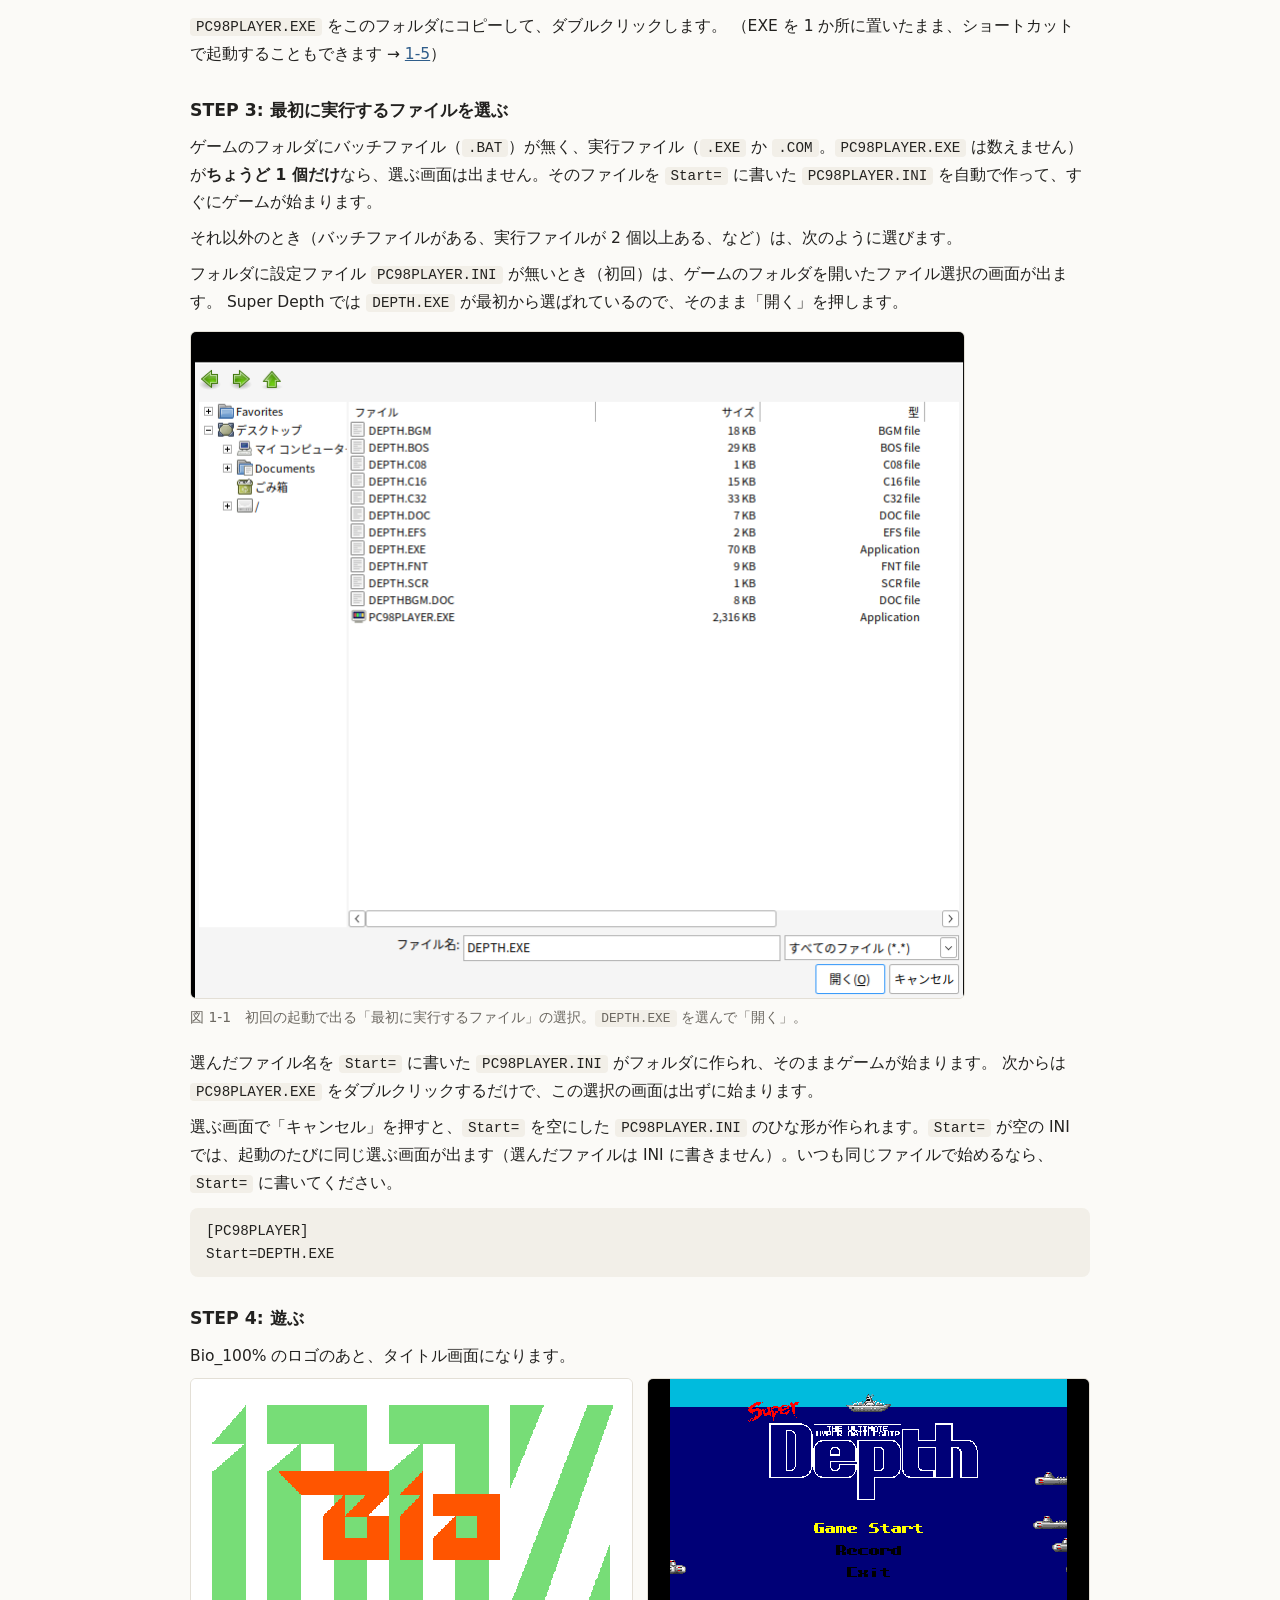
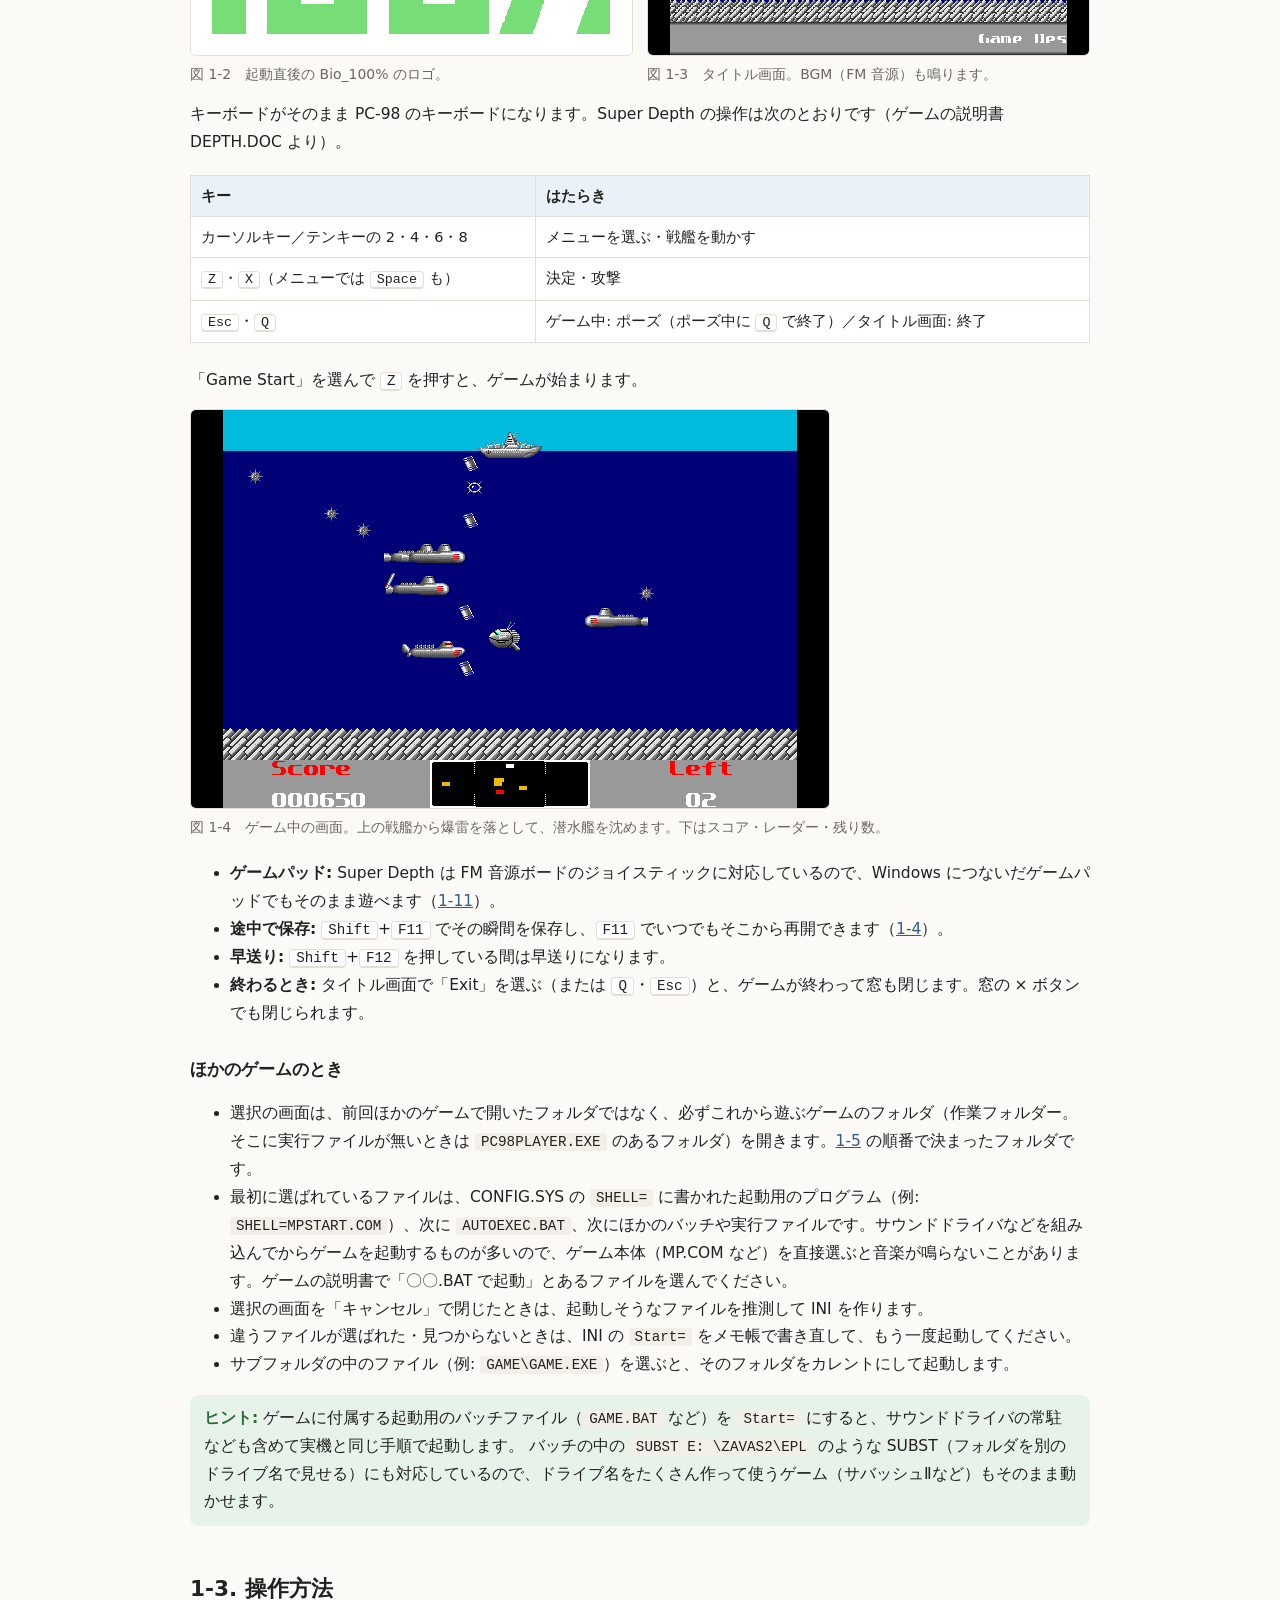
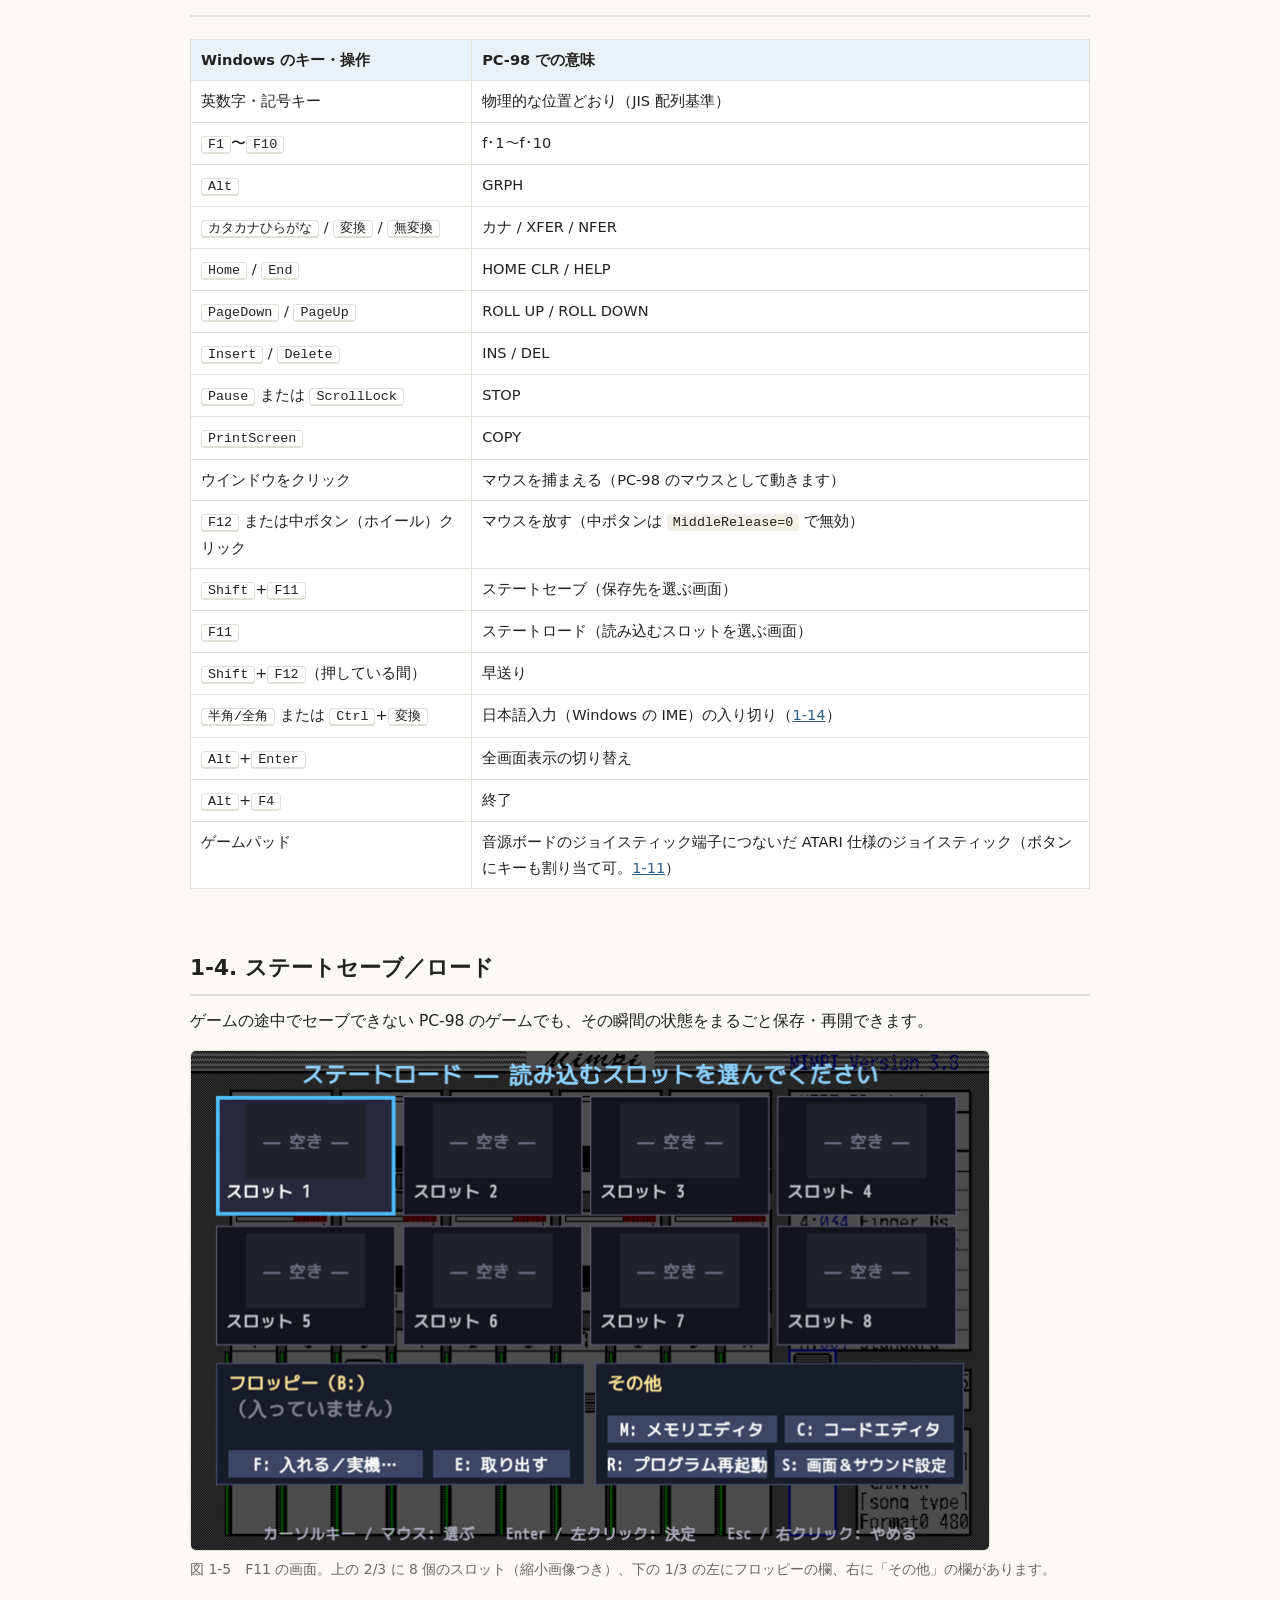
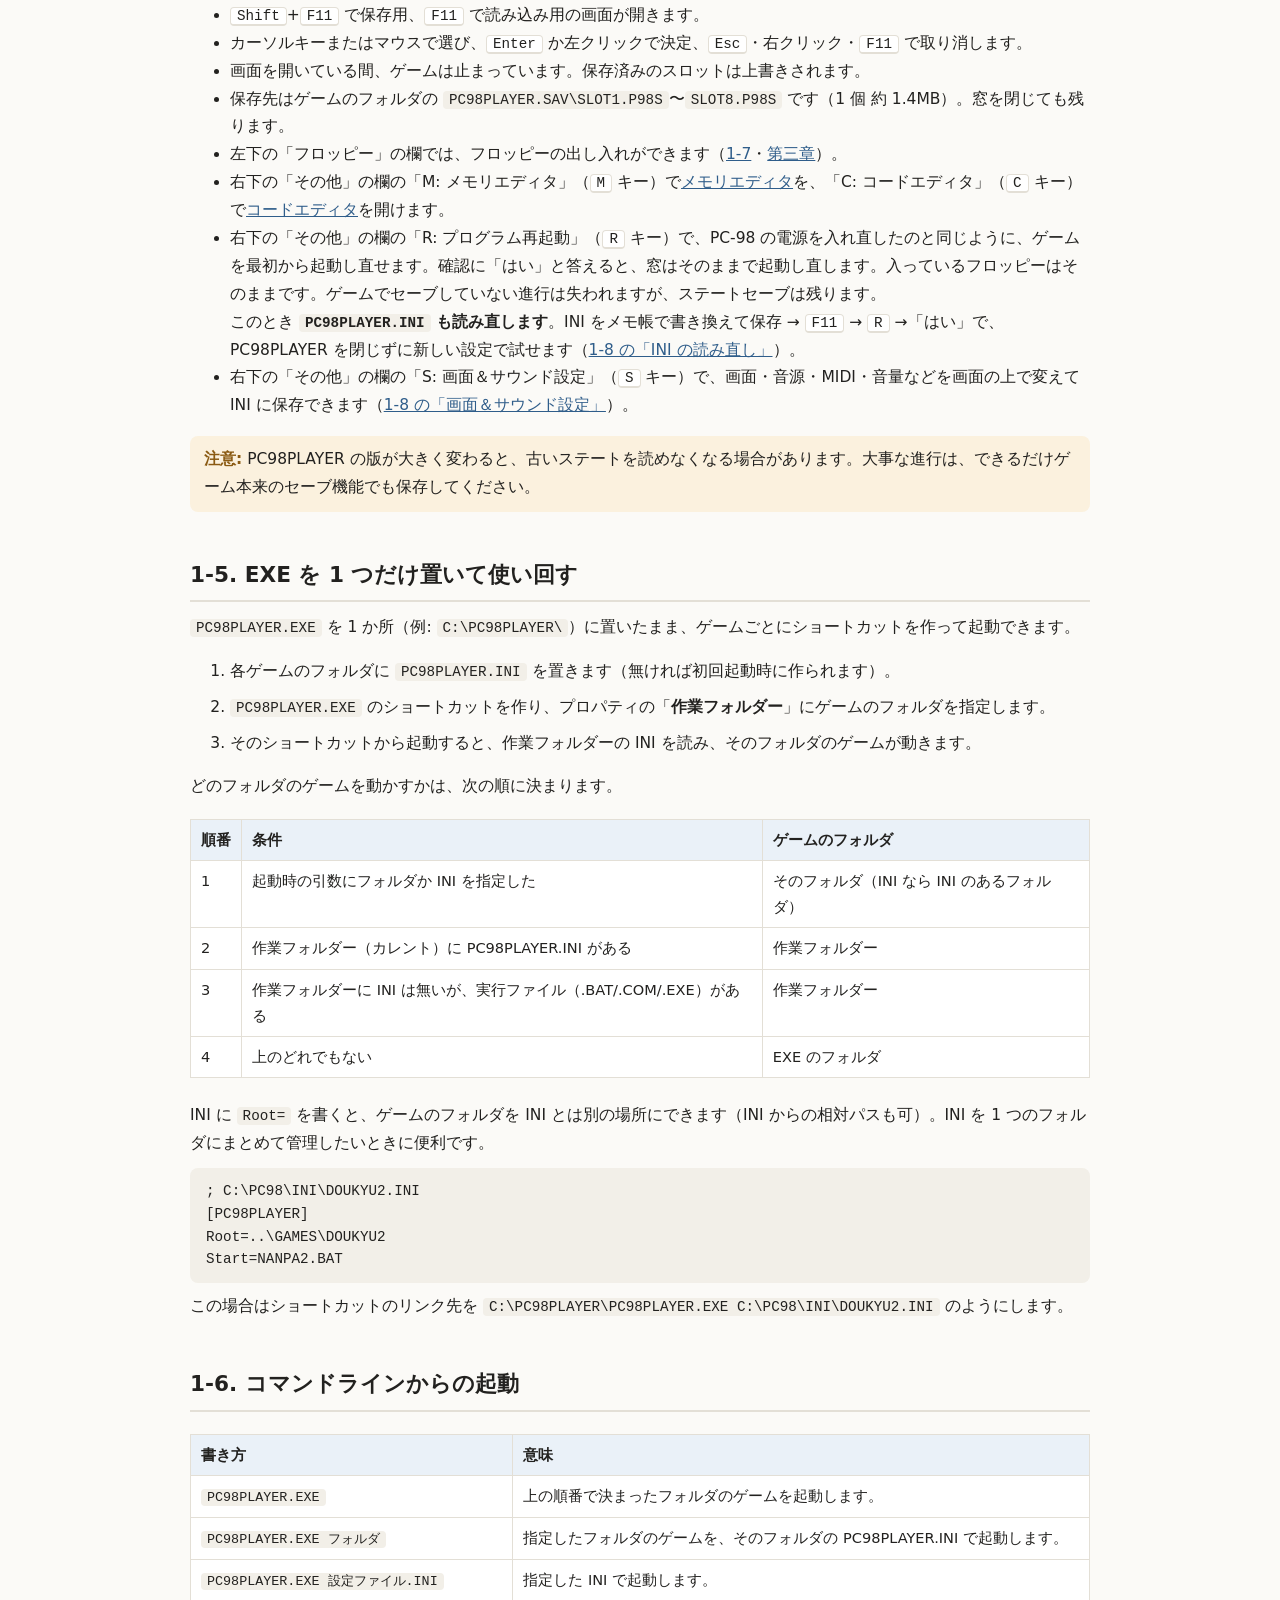
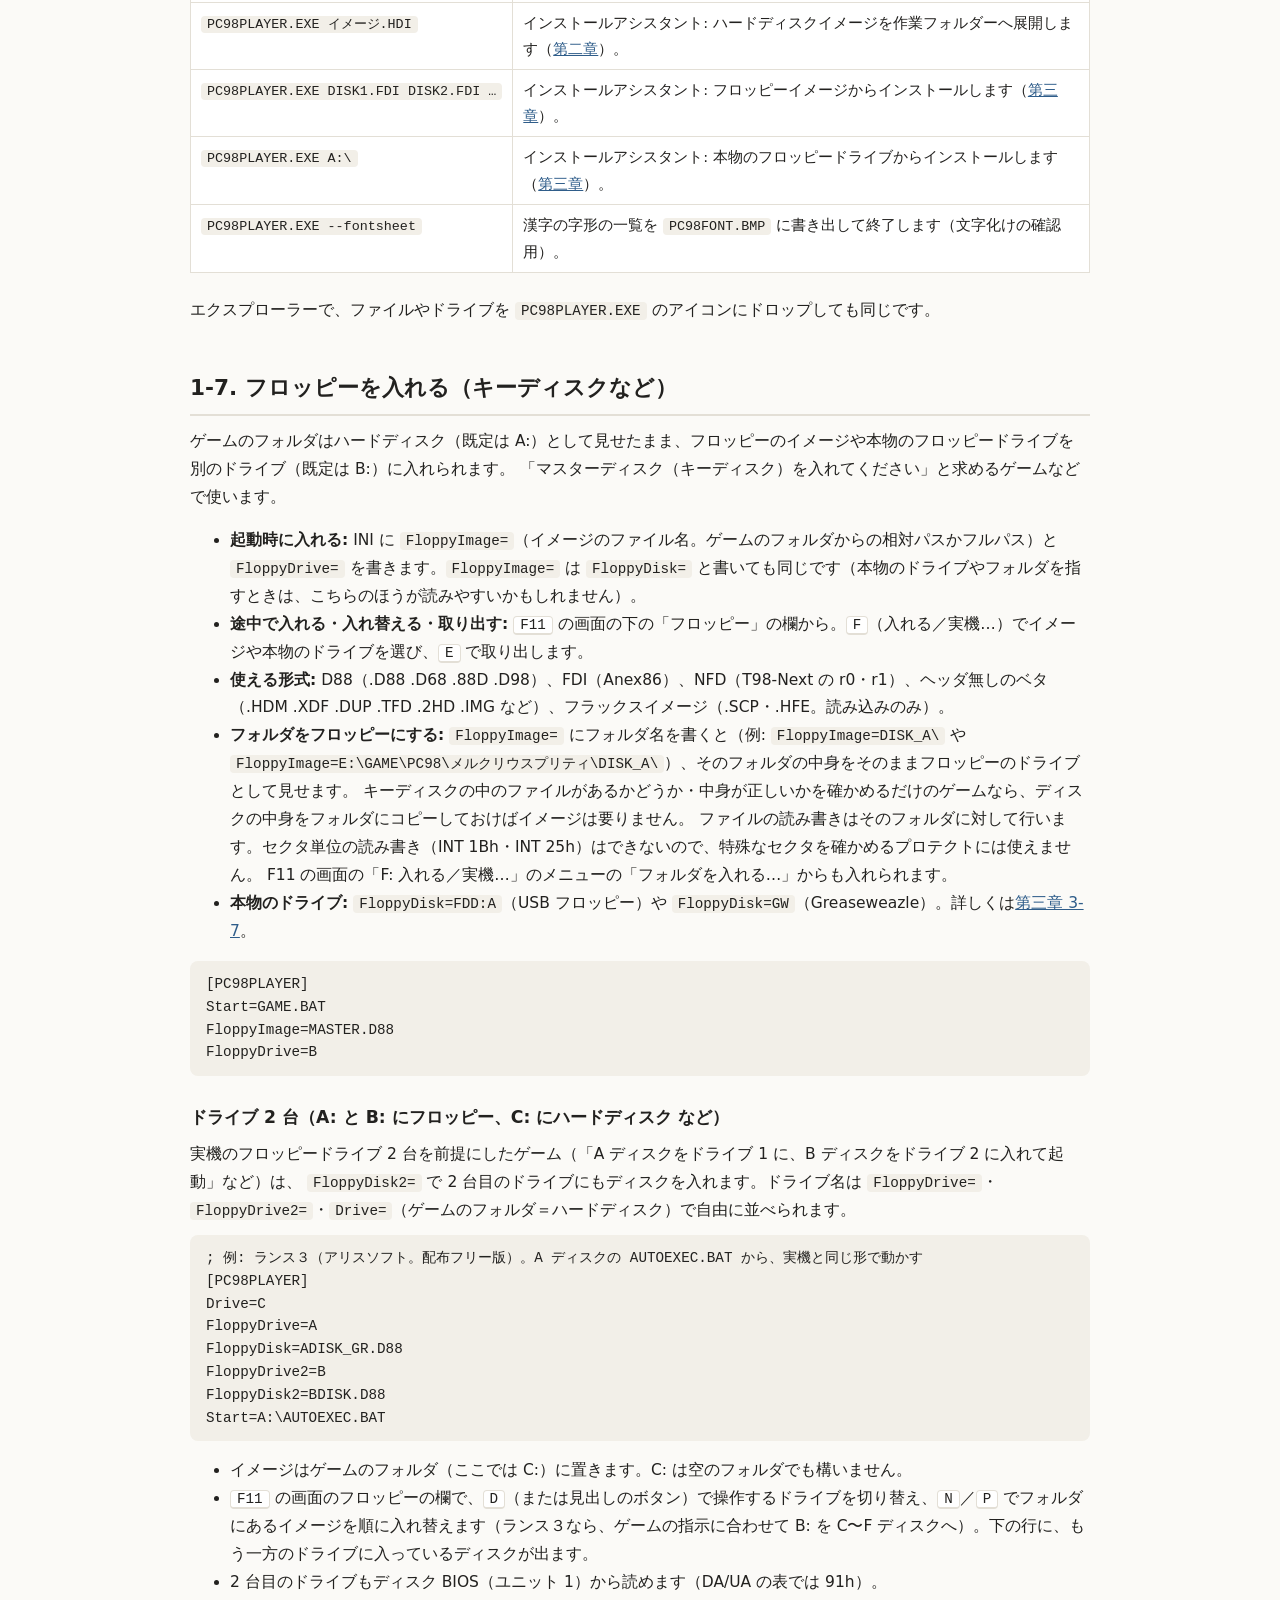
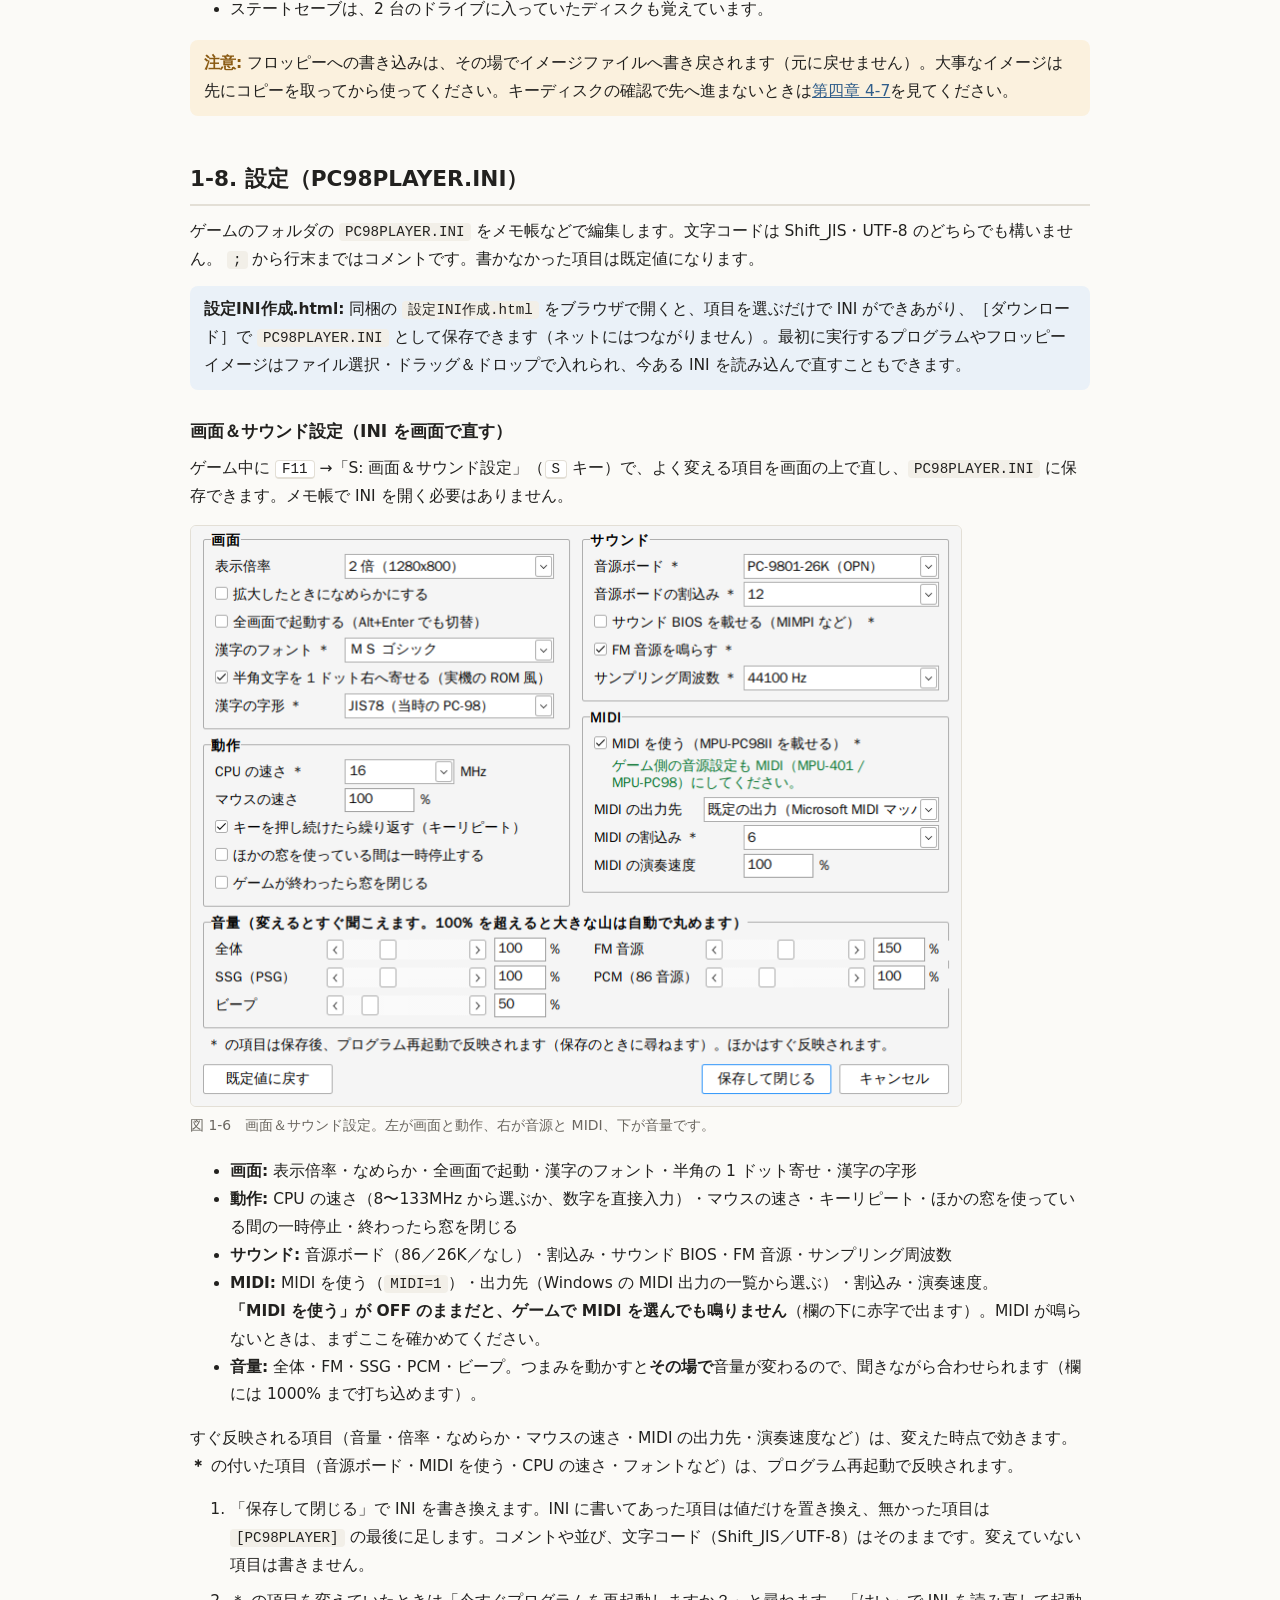
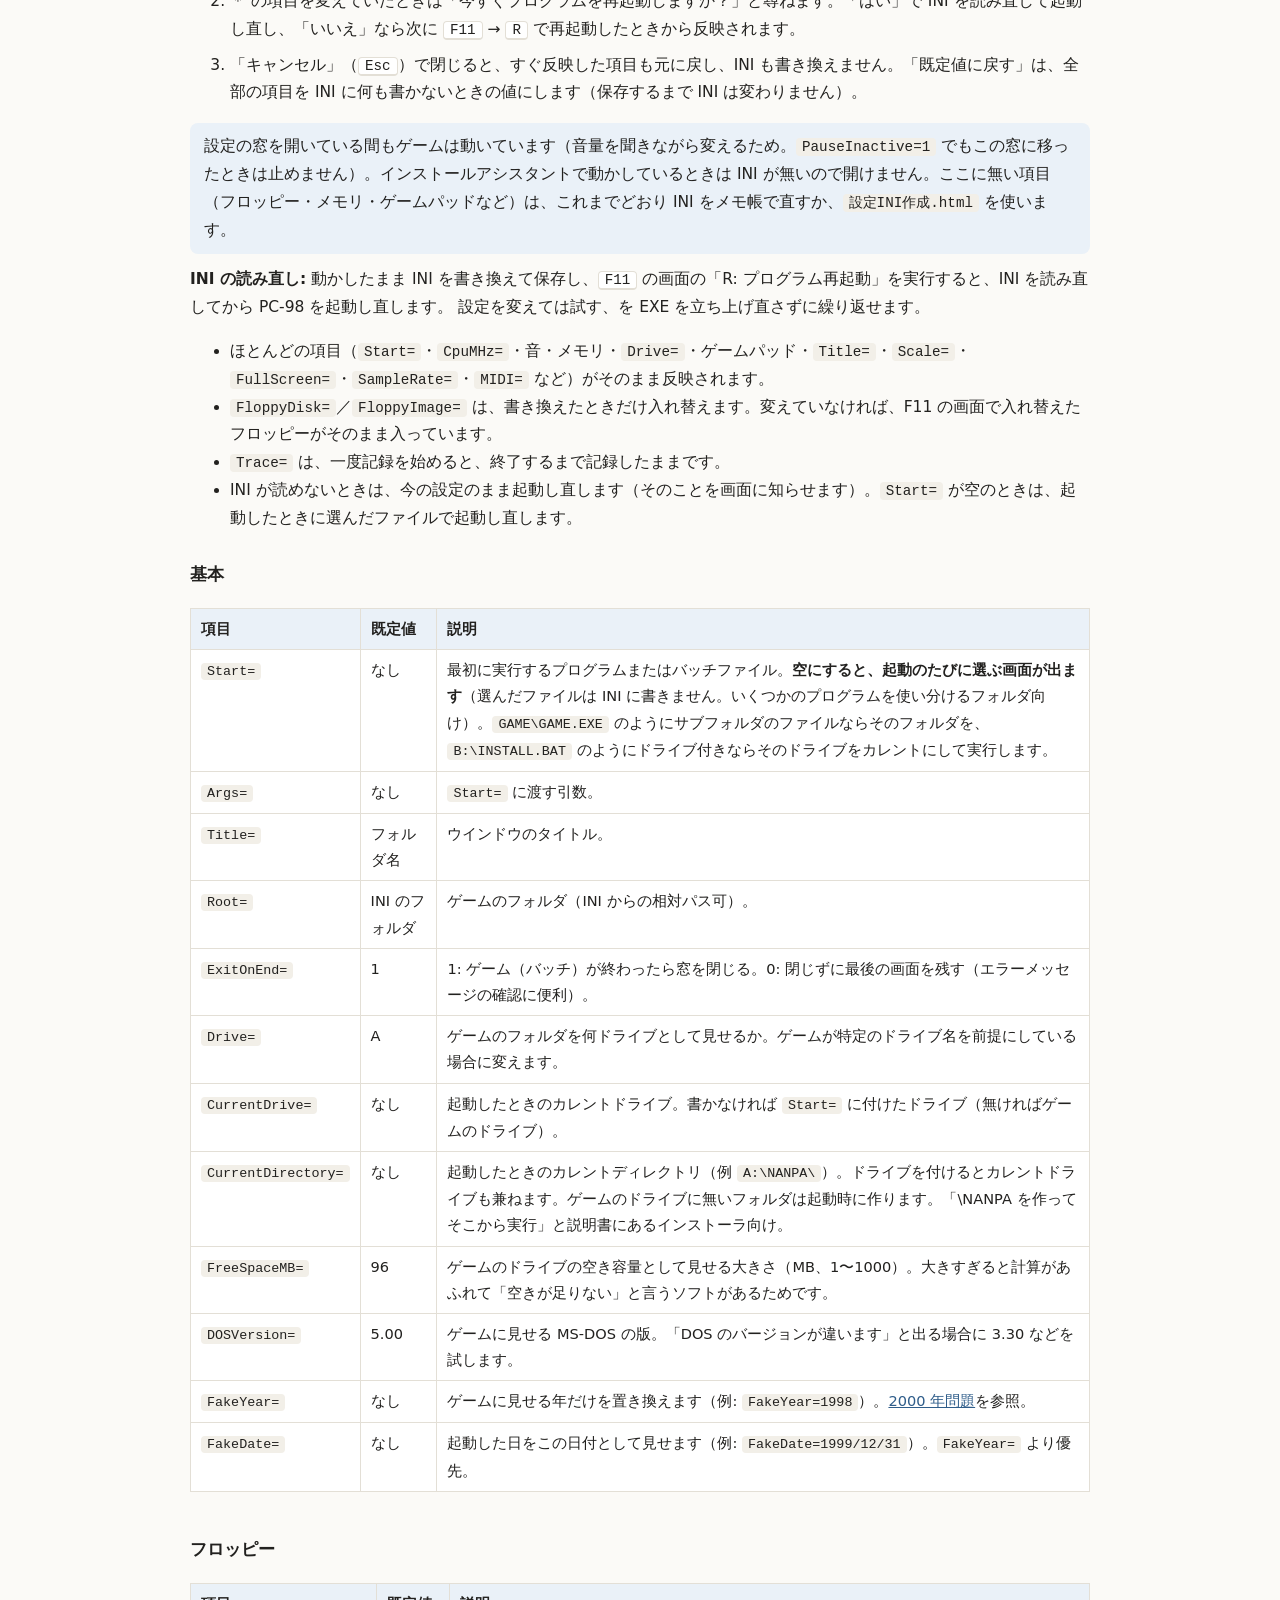
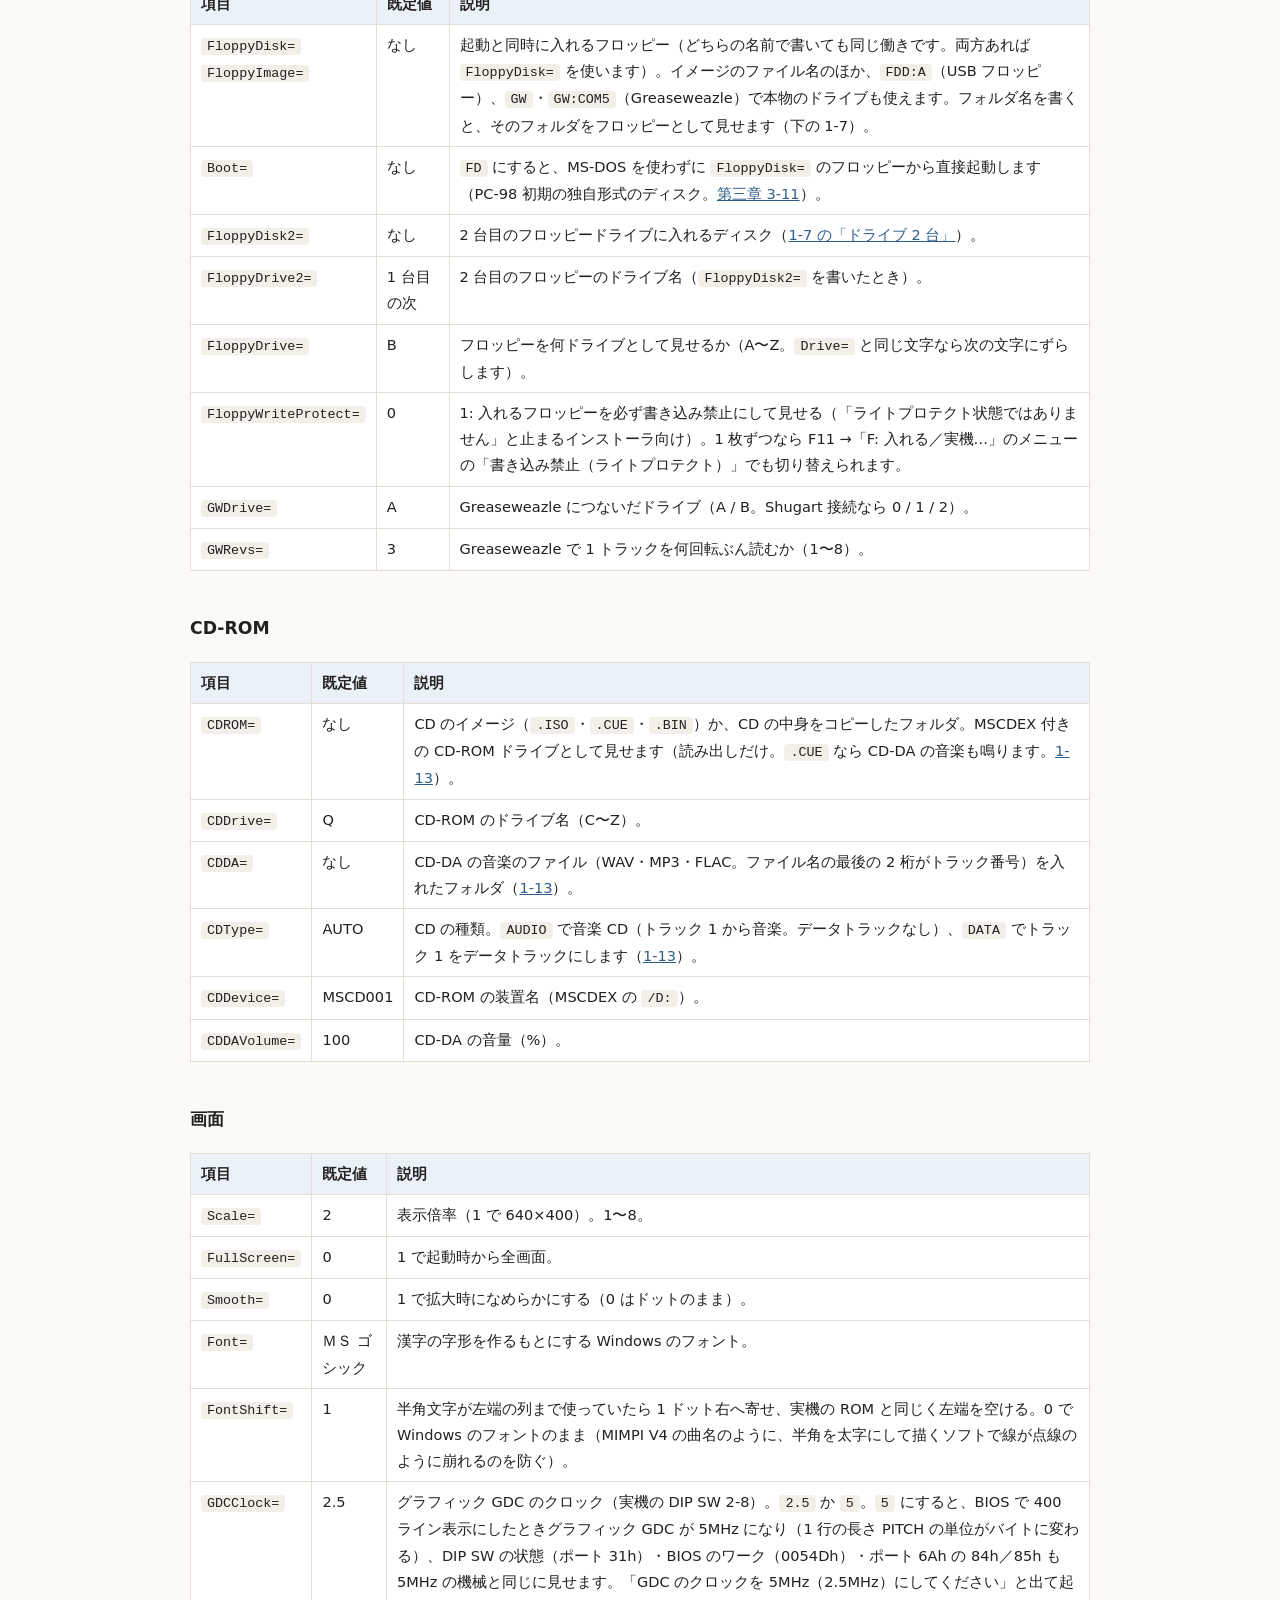
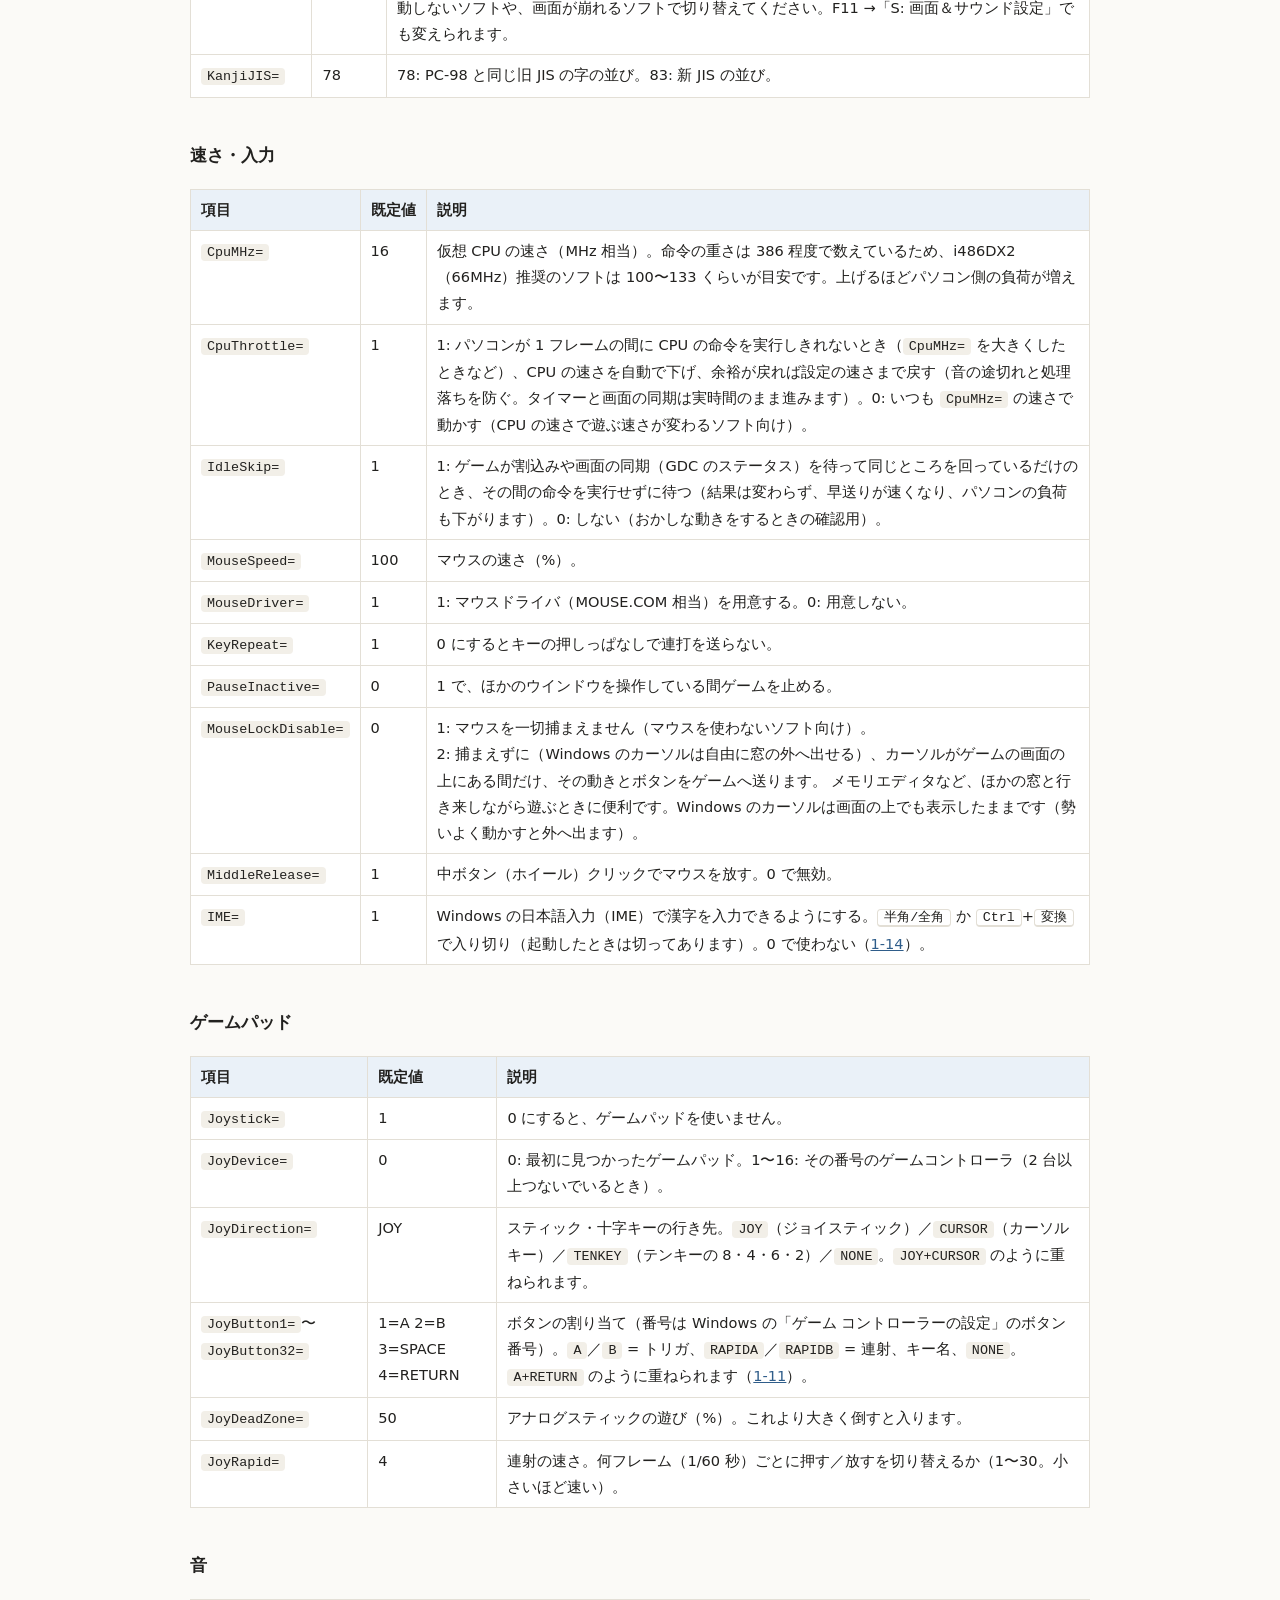
==== commit 0fcca7e1: "Ver.261120" ====
--- a/manual/ch1.html
+++ b/manual/ch1.html
@@ -40,6 +40,7 @@
     <li><a href="#gamepad">ゲームパッド</a></li>
     <li><a href="#rhythm">リズム音源の本物（RhythmROM）</a></li>
     <li><a href="#cdrom">CD-ROM 版のゲーム（CD-DA を含む）</a></li>
+    <li><a href="#ime">日本語入力（Windows の IME）</a></li>
   </ol>
 </nav>
 
@@ -156,6 +157,7 @@
   <tr><td><kbd>Shift</kbd>+<kbd>F11</kbd></td><td>ステートセーブ（保存先を選ぶ画面）</td></tr>
   <tr><td><kbd>F11</kbd></td><td>ステートロード（読み込むスロットを選ぶ画面）</td></tr>
   <tr><td><kbd>Shift</kbd>+<kbd>F12</kbd>（押している間）</td><td>早送り</td></tr>
+  <tr><td><kbd>半角/全角</kbd> または <kbd>Ctrl</kbd>+<kbd>変換</kbd></td><td>日本語入力（Windows の IME）の入り切り（<a href="#ime">1-14</a>）</td></tr>
   <tr><td><kbd>Alt</kbd>+<kbd>Enter</kbd></td><td>全画面表示の切り替え</td></tr>
   <tr><td><kbd>Alt</kbd>+<kbd>F4</kbd></td><td>終了</td></tr>
   <tr><td>ゲームパッド</td><td>音源ボードのジョイスティック端子につないだ ATARI 仕様のジョイスティック（ボタンにキーも割り当て可。<a href="#gamepad">1-11</a>）</td></tr>
@@ -366,6 +368,7 @@
     2: 捕まえずに（Windows のカーソルは自由に窓の外へ出せる）、カーソルがゲームの画面の上にある間だけ、その動きとボタンをゲームへ送ります。
     メモリエディタなど、ほかの窓と行き来しながら遊ぶときに便利です。Windows のカーソルは画面の上でも表示したままです（勢いよく動かすと外へ出ます）。</td></tr>
   <tr><td><code>MiddleRelease=</code></td><td>1</td><td>中ボタン（ホイール）クリックでマウスを放す。0 で無効。</td></tr>
+  <tr><td><code>IME=</code></td><td>1</td><td>Windows の日本語入力（IME）で漢字を入力できるようにする。<kbd>半角/全角</kbd> か <kbd>Ctrl</kbd>+<kbd>変換</kbd> で入り切り（起動したときは切ってあります）。0 で使わない（<a href="#ime">1-14</a>）。</td></tr>
 </table>
 </div>
 
@@ -705,6 +708,20 @@
   <li><code>Trace=1</code> にすると、<code>PC98PLAYER.LOG</code> に <code>[cd] CD-ROM Q: …</code>（何を入れたか）と、ゲームが MSCDEX に問い合わせた内容が残ります。</li>
 </ul>
 
+<h2 id="ime">1-14. 日本語入力（Windows の IME）</h2>
+<p>Windows の日本語入力（IME）で、ひらがな・カタカナ・漢字を PC-98 のソフトに入力できます。PC-98 の中に日本語入力のプログラム（FEP）を入れないので、PC-98 のメモリは少しも使いません。</p>
+<ol>
+  <li><kbd>半角/全角</kbd>（または PC-98 と同じ <kbd>Ctrl</kbd>+<kbd>変換</kbd>）を押すと、日本語入力が入ります。タイトルバーに <code>[日本語入力]</code> と出ます。起動したときは切ってあります。</li>
+  <li>ローマ字やかなで打って変換します。変換中の文字と候補は、PC-98 の画面のカーソルの位置に重ねて出ます（Windows の IME の窓）。</li>
+  <li><kbd>Enter</kbd> で確定すると、その文字（シフト JIS）が PC-98 のソフトに渡ります。</li>
+  <li>もう一度 <kbd>半角/全角</kbd> を押すと切れて、キーはこれまでどおり PC-98 のキーボードとして働きます。</li>
+</ol>
+<ul>
+  <li>確定した文字は、BIOS のキーバッファ（<code>0502h</code>〜）に、キーコード 0・文字コードだけの形で 1 バイトずつ入ります（漢字は 2 バイト続けて）。MS-DOS から文字を読むソフト（コマンドの入力、エディタなど）は、そのまま受け取れます。行の入力（INT 21h AH=0Ah）の <kbd>BS</kbd> は、漢字を 1 文字（2 バイト）ずつ消します。</li>
+  <li>キーボードの割込みを自分で受けてキーを読むソフト（ゲームなど）では、日本語は入りません。そのようなソフトでも、BIOS のキーバッファを読めば受け取れます。</li>
+  <li>日本語入力が入っている間は、文字のキーは PC-98 のキーボードに送られません。ゲームで遊ぶときは切っておいてください。ゲームで誤って入ってしまうときは、INI に <code>IME=0</code> と書くと使わなくなります。</li>
+</ul>
+
 <div class="pager">
   <a class="prev" href="index.html"><small>← 前へ</small>目次</a>
   <a class="next" href="ch2.html"><small>次へ →</small>第二章 HDI イメージの利用</a>
